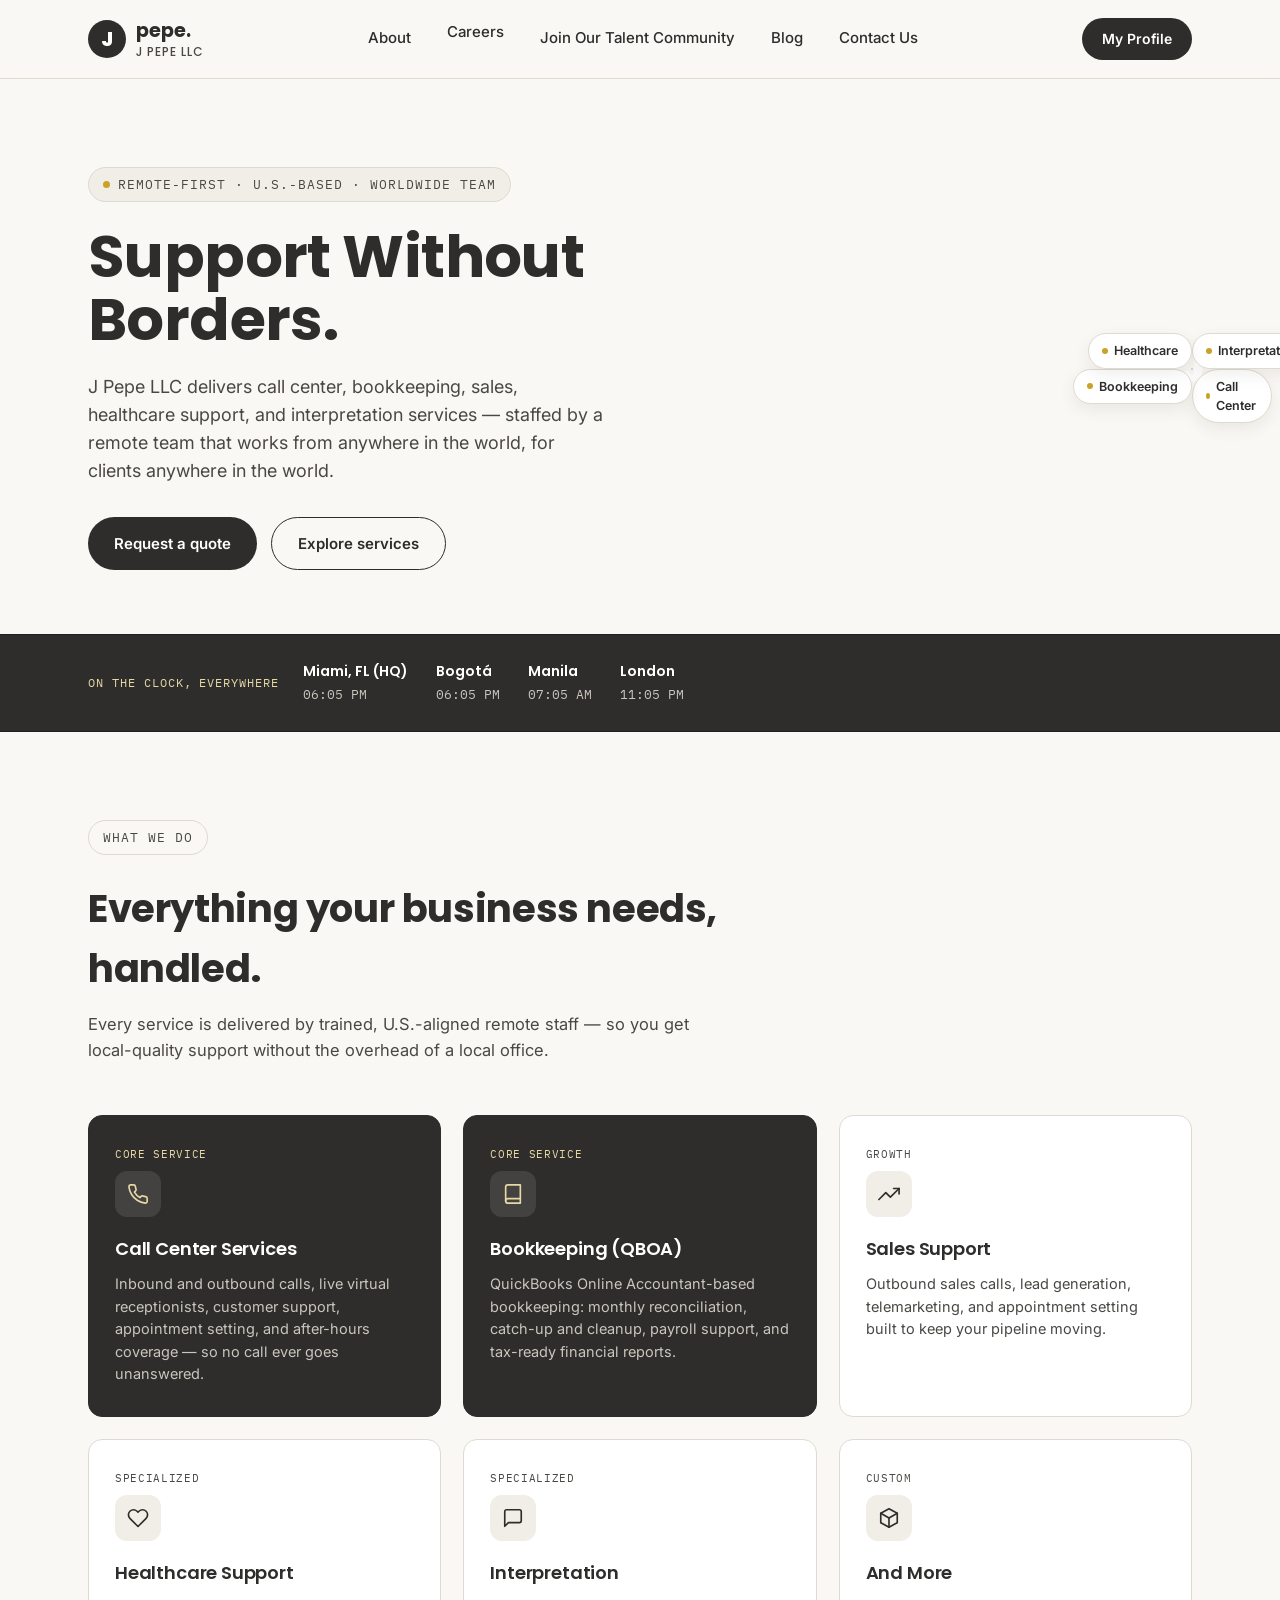
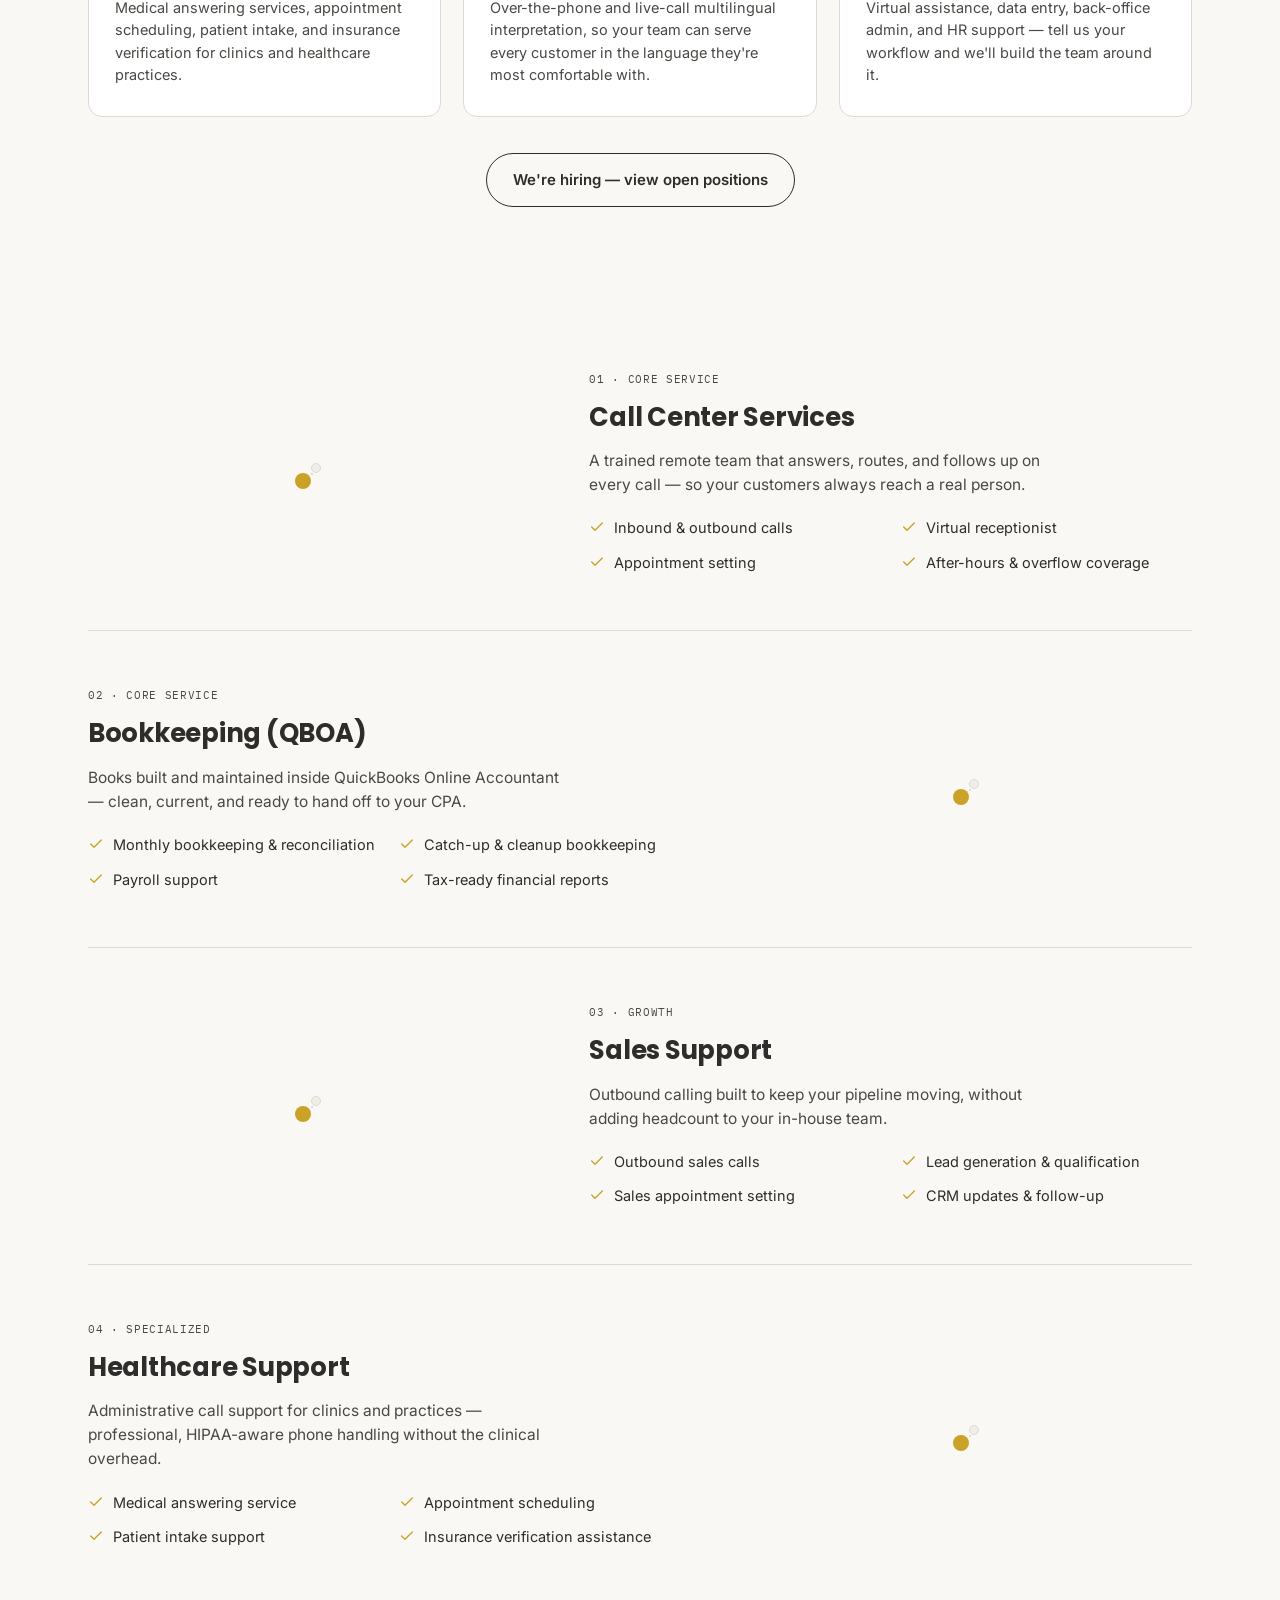
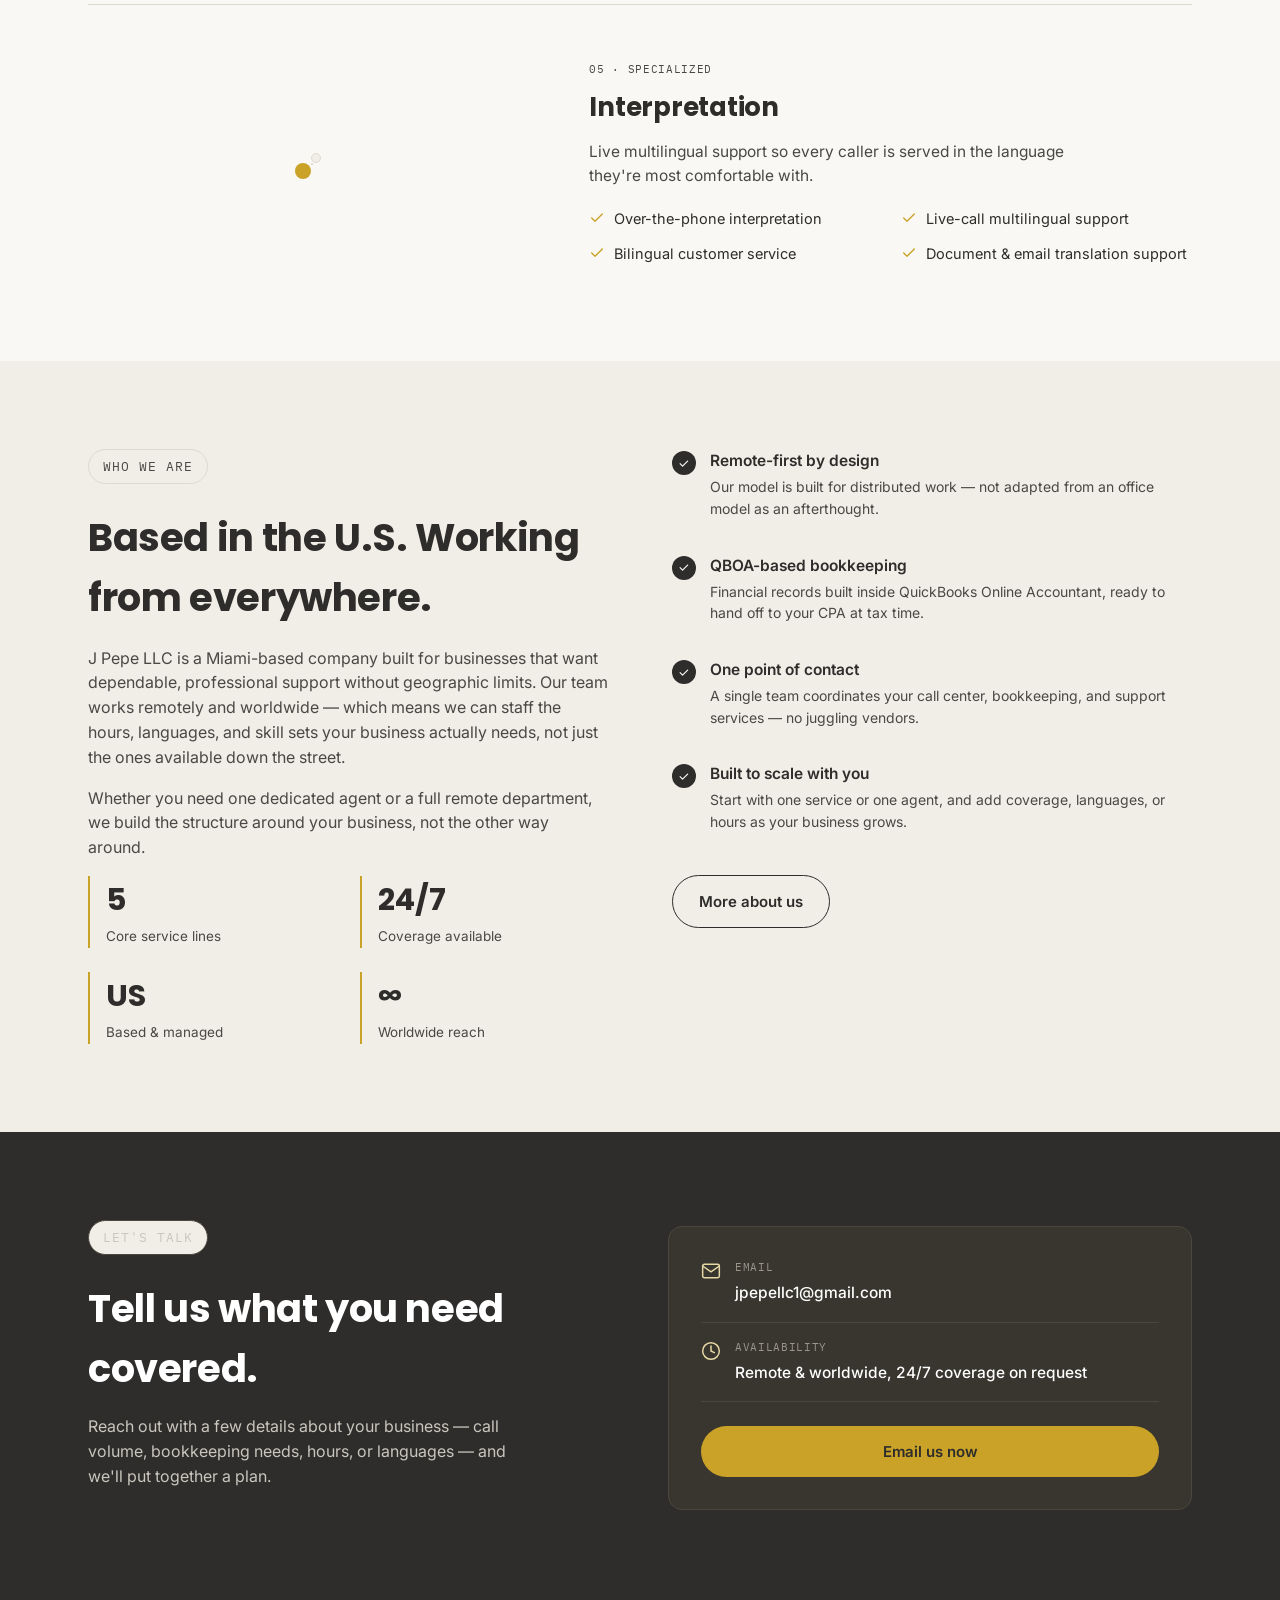
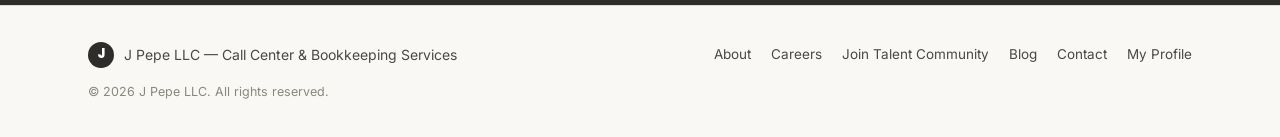
==== index.html @ eff7dae2 "Add files via upload" ====
<!DOCTYPE html>
<html lang="en">
<head>
<meta charset="UTF-8">
<meta name="viewport" content="width=device-width, initial-scale=1.0">
<title>J Pepe LLC — Support Without Borders</title>
<link rel="preconnect" href="https://fonts.googleapis.com">
<link href="https://fonts.googleapis.com/css2?family=Poppins:wght@500;600;700;800&family=Inter:wght@400;500;600&family=IBM+Plex+Mono:wght@400;500&display=swap" rel="stylesheet">
<link rel="stylesheet" href="styles.css">
</head>
<body>

<header>
  <div class="nav">
    <a class="brand" href="index.html">
      <div class="brand-mark">J</div>
      <div class="brand-name">pepe.<span>J PEPE LLC</span></div>
    </a>
    <nav class="links">
      <a href="about.html">About</a>
      <div class="nav-item">
        <a href="careers.html">Careers</a>
        <div class="nav-dropdown">
          <a href="careers.html#call-center">Call Center Jobs</a>
          <a href="careers.html#bookkeeping">Bookkeeping Jobs</a>
          <a href="careers.html#sales">Sales Jobs</a>
          <a href="careers.html#healthcare">Healthcare Support Jobs</a>
          <a href="careers.html#interpretation">Interpretation Jobs</a>
        </div>
      </div>
      <a href="join-talent-community.html">Join Our Talent Community</a>
      <a href="blog.html">Blog</a>
      <a href="contact.html">Contact Us</a>
    </nav>
    <a class="nav-cta" href="my-profile.html">My Profile</a>
  </div>
</header>

<section class="hero">
  <div class="wrap">
    <div>
      <div class="eyebrow"><span class="dot"></span> Remote-first &middot; U.S.-based &middot; Worldwide team</div>
      <h1>Support Without Borders.</h1>
      <p class="lede">J Pepe LLC delivers call center, bookkeeping, sales, healthcare support, and interpretation services — staffed by a remote team that works from anywhere in the world, for clients anywhere in the world.</p>
      <div class="cta-row">
        <a class="btn btn-primary" href="mailto:jpepellc1@gmail.com">Request a quote</a>
        <a class="btn btn-ghost" href="#services">Explore services</a>
      </div>
    </div>
    <div class="hero-visual">
      <div class="orbit-ring r1"></div>
      <div class="orbit-ring r2"></div>
      <div class="hero-core"><span>J</span></div>
      <div class="orbit-chip oc1"><span class="dot"></span>Call Center</div>
      <div class="orbit-chip oc2"><span class="dot"></span>Bookkeeping</div>
      <div class="orbit-chip oc3"><span class="dot"></span>Interpretation</div>
      <div class="orbit-chip oc4"><span class="dot"></span>Healthcare</div>
    </div>
  </div>
</section>

<div class="tz-band" id="reach">
  <div class="wrap">
    <span class="tz-label">On the clock, everywhere</span>
    <div class="tz-list" id="tz-list">
      <div class="tz-item"><span class="tz-city">Miami, FL (HQ)</span><span class="tz-time mono" data-tz="America/New_York">--:--</span></div>
      <div class="tz-item"><span class="tz-city">Bogot&aacute;</span><span class="tz-time mono" data-tz="America/Bogota">--:--</span></div>
      <div class="tz-item"><span class="tz-city">Manila</span><span class="tz-time mono" data-tz="Asia/Manila">--:--</span></div>
      <div class="tz-item"><span class="tz-city">London</span><span class="tz-time mono" data-tz="Europe/London">--:--</span></div>
    </div>
  </div>
</div>

<section id="services">
  <div class="wrap">
    <div class="section-head">
      <div class="eyebrow">What we do</div>
      <h2>Everything your business needs, handled.</h2>
      <p>Every service is delivered by trained, U.S.-aligned remote staff — so you get local-quality support without the overhead of a local office.</p>
    </div>
    <div class="services-grid">

      <div class="service-card featured">
        <span class="tag">Core service</span>
        <div class="service-icon"><svg viewBox="0 0 24 24" fill="none" stroke-width="1.8" stroke-linecap="round" stroke-linejoin="round"><path d="M22 16.92v3a2 2 0 0 1-2.18 2 19.79 19.79 0 0 1-8.63-3.07 19.5 19.5 0 0 1-6-6 19.79 19.79 0 0 1-3.07-8.67A2 2 0 0 1 4.11 2h3a2 2 0 0 1 2 1.72c.127.96.361 1.903.7 2.81a2 2 0 0 1-.45 2.11L8.09 9.91a16 16 0 0 0 6 6l1.27-1.27a2 2 0 0 1 2.11-.45c.907.339 1.85.573 2.81.7A2 2 0 0 1 22 16.92z"/></svg></div>
        <h3>Call Center Services</h3>
        <p>Inbound and outbound calls, live virtual receptionists, customer support, appointment setting, and after-hours coverage — so no call ever goes unanswered.</p>
      </div>

      <div class="service-card featured">
        <span class="tag">Core service</span>
        <div class="service-icon"><svg viewBox="0 0 24 24" fill="none" stroke-width="1.8" stroke-linecap="round" stroke-linejoin="round"><path d="M4 19.5A2.5 2.5 0 0 1 6.5 17H20"/><path d="M6.5 2H20v20H6.5A2.5 2.5 0 0 1 4 19.5v-15A2.5 2.5 0 0 1 6.5 2z"/></svg></div>
        <h3>Bookkeeping (QBOA)</h3>
        <p>QuickBooks Online Accountant-based bookkeeping: monthly reconciliation, catch-up and cleanup, payroll support, and tax-ready financial reports.</p>
      </div>

      <div class="service-card">
        <span class="tag">Growth</span>
        <div class="service-icon"><svg viewBox="0 0 24 24" fill="none" stroke-width="1.8" stroke-linecap="round" stroke-linejoin="round"><path d="M23 6l-9.5 9.5-5-5L1 18"/><path d="M17 6h6v6"/></svg></div>
        <h3>Sales Support</h3>
        <p>Outbound sales calls, lead generation, telemarketing, and appointment setting built to keep your pipeline moving.</p>
      </div>

      <div class="service-card">
        <span class="tag">Specialized</span>
        <div class="service-icon"><svg viewBox="0 0 24 24" fill="none" stroke-width="1.8" stroke-linecap="round" stroke-linejoin="round"><path d="M20.84 4.61a5.5 5.5 0 0 0-7.78 0L12 5.67l-1.06-1.06a5.5 5.5 0 0 0-7.78 7.78l1.06 1.06L12 21.23l7.78-7.78 1.06-1.06a5.5 5.5 0 0 0 0-7.78z"/></svg></div>
        <h3>Healthcare Support</h3>
        <p>Medical answering services, appointment scheduling, patient intake, and insurance verification for clinics and healthcare practices.</p>
      </div>

      <div class="service-card">
        <span class="tag">Specialized</span>
        <div class="service-icon"><svg viewBox="0 0 24 24" fill="none" stroke-width="1.8" stroke-linecap="round" stroke-linejoin="round"><path d="M21 15a2 2 0 0 1-2 2H7l-4 4V5a2 2 0 0 1 2-2h14a2 2 0 0 1 2 2z"/></svg></div>
        <h3>Interpretation</h3>
        <p>Over-the-phone and live-call multilingual interpretation, so your team can serve every customer in the language they're most comfortable with.</p>
      </div>

      <div class="service-card">
        <span class="tag">Custom</span>
        <div class="service-icon"><svg viewBox="0 0 24 24" fill="none" stroke-width="1.8" stroke-linecap="round" stroke-linejoin="round"><path d="M12 2l9 4.9v10.2L12 22l-9-4.9V6.9z"/><path d="M12 22V12"/><path d="M21 6.9L12 12 3 6.9"/></svg></div>
        <h3>And More</h3>
        <p>Virtual assistance, data entry, back-office admin, and HR support — tell us your workflow and we'll build the team around it.</p>
      </div>

    </div>
    <div style="text-align:center;margin-top:36px;">
      <a class="btn btn-ghost" href="careers.html">We're hiring — view open positions</a>
    </div>
  </div>
</section>

<section class="sd-section">
  <div class="wrap">

    <div class="sd-row">
      <div class="sd-visual">
        <div class="sd-orbit"></div>
        <div class="sd-ring photo">
          <img src="https://images.pexels.com/photos/8204396/pexels-photo-8204396.jpeg?auto=compress&cs=tinysrgb&h=627&fit=crop&w=1200" alt="Call center agent wearing a headset, smiling at her desk" loading="lazy">
        </div>
        <div class="sd-dot d1"></div>
        <div class="sd-dot d2"></div>
      </div>
      <div class="sd-content">
        <span class="tag">01 &middot; Core service</span>
        <h3>Call Center Services</h3>
        <p>A trained remote team that answers, routes, and follows up on every call — so your customers always reach a real person.</p>
        <ul class="sd-bullets">
          <li><svg viewBox="0 0 24 24" fill="none" stroke-width="2" stroke-linecap="round" stroke-linejoin="round"><polyline points="20 6 9 17 4 12"/></svg>Inbound &amp; outbound calls</li>
          <li><svg viewBox="0 0 24 24" fill="none" stroke-width="2" stroke-linecap="round" stroke-linejoin="round"><polyline points="20 6 9 17 4 12"/></svg>Virtual receptionist</li>
          <li><svg viewBox="0 0 24 24" fill="none" stroke-width="2" stroke-linecap="round" stroke-linejoin="round"><polyline points="20 6 9 17 4 12"/></svg>Appointment setting</li>
          <li><svg viewBox="0 0 24 24" fill="none" stroke-width="2" stroke-linecap="round" stroke-linejoin="round"><polyline points="20 6 9 17 4 12"/></svg>After-hours &amp; overflow coverage</li>
        </ul>
      </div>
    </div>

    <div class="sd-row reverse">
      <div class="sd-visual">
        <div class="sd-orbit"></div>
        <div class="sd-ring photo">
          <img src="https://images.pexels.com/photos/16098005/pexels-photo-16098005.jpeg?auto=compress&cs=tinysrgb&h=627&fit=crop&w=1200" alt="Calculator and laptop on a desk, representing bookkeeping and accounting work" loading="lazy">
        </div>
        <div class="sd-dot d1"></div>
        <div class="sd-dot d2"></div>
      </div>
      <div class="sd-content">
        <span class="tag">02 &middot; Core service</span>
        <h3>Bookkeeping (QBOA)</h3>
        <p>Books built and maintained inside QuickBooks Online Accountant — clean, current, and ready to hand off to your CPA.</p>
        <ul class="sd-bullets">
          <li><svg viewBox="0 0 24 24" fill="none" stroke-width="2" stroke-linecap="round" stroke-linejoin="round"><polyline points="20 6 9 17 4 12"/></svg>Monthly bookkeeping &amp; reconciliation</li>
          <li><svg viewBox="0 0 24 24" fill="none" stroke-width="2" stroke-linecap="round" stroke-linejoin="round"><polyline points="20 6 9 17 4 12"/></svg>Catch-up &amp; cleanup bookkeeping</li>
          <li><svg viewBox="0 0 24 24" fill="none" stroke-width="2" stroke-linecap="round" stroke-linejoin="round"><polyline points="20 6 9 17 4 12"/></svg>Payroll support</li>
          <li><svg viewBox="0 0 24 24" fill="none" stroke-width="2" stroke-linecap="round" stroke-linejoin="round"><polyline points="20 6 9 17 4 12"/></svg>Tax-ready financial reports</li>
        </ul>
      </div>
    </div>

    <div class="sd-row">
      <div class="sd-visual">
        <div class="sd-orbit"></div>
        <div class="sd-ring">
          <svg viewBox="0 0 24 24" fill="none" stroke-width="1.6" stroke-linecap="round" stroke-linejoin="round"><path d="M23 6l-9.5 9.5-5-5L1 18"/><path d="M17 6h6v6"/></svg>
        </div>
        <div class="sd-dot d1"></div>
        <div class="sd-dot d2"></div>
      </div>
      <div class="sd-content">
        <span class="tag">03 &middot; Growth</span>
        <h3>Sales Support</h3>
        <p>Outbound calling built to keep your pipeline moving, without adding headcount to your in-house team.</p>
        <ul class="sd-bullets">
          <li><svg viewBox="0 0 24 24" fill="none" stroke-width="2" stroke-linecap="round" stroke-linejoin="round"><polyline points="20 6 9 17 4 12"/></svg>Outbound sales calls</li>
          <li><svg viewBox="0 0 24 24" fill="none" stroke-width="2" stroke-linecap="round" stroke-linejoin="round"><polyline points="20 6 9 17 4 12"/></svg>Lead generation &amp; qualification</li>
          <li><svg viewBox="0 0 24 24" fill="none" stroke-width="2" stroke-linecap="round" stroke-linejoin="round"><polyline points="20 6 9 17 4 12"/></svg>Sales appointment setting</li>
          <li><svg viewBox="0 0 24 24" fill="none" stroke-width="2" stroke-linecap="round" stroke-linejoin="round"><polyline points="20 6 9 17 4 12"/></svg>CRM updates &amp; follow-up</li>
        </ul>
      </div>
    </div>

    <div class="sd-row reverse">
      <div class="sd-visual">
        <div class="sd-orbit"></div>
        <div class="sd-ring">
          <svg viewBox="0 0 24 24" fill="none" stroke-width="1.6" stroke-linecap="round" stroke-linejoin="round"><path d="M20.84 4.61a5.5 5.5 0 0 0-7.78 0L12 5.67l-1.06-1.06a5.5 5.5 0 0 0-7.78 7.78l1.06 1.06L12 21.23l7.78-7.78 1.06-1.06a5.5 5.5 0 0 0 0-7.78z"/></svg>
        </div>
        <div class="sd-dot d1"></div>
        <div class="sd-dot d2"></div>
      </div>
      <div class="sd-content">
        <span class="tag">04 &middot; Specialized</span>
        <h3>Healthcare Support</h3>
        <p>Administrative call support for clinics and practices — professional, HIPAA-aware phone handling without the clinical overhead.</p>
        <ul class="sd-bullets">
          <li><svg viewBox="0 0 24 24" fill="none" stroke-width="2" stroke-linecap="round" stroke-linejoin="round"><polyline points="20 6 9 17 4 12"/></svg>Medical answering service</li>
          <li><svg viewBox="0 0 24 24" fill="none" stroke-width="2" stroke-linecap="round" stroke-linejoin="round"><polyline points="20 6 9 17 4 12"/></svg>Appointment scheduling</li>
          <li><svg viewBox="0 0 24 24" fill="none" stroke-width="2" stroke-linecap="round" stroke-linejoin="round"><polyline points="20 6 9 17 4 12"/></svg>Patient intake support</li>
          <li><svg viewBox="0 0 24 24" fill="none" stroke-width="2" stroke-linecap="round" stroke-linejoin="round"><polyline points="20 6 9 17 4 12"/></svg>Insurance verification assistance</li>
        </ul>
      </div>
    </div>

    <div class="sd-row">
      <div class="sd-visual">
        <div class="sd-orbit"></div>
        <div class="sd-ring">
          <svg viewBox="0 0 24 24" fill="none" stroke-width="1.6" stroke-linecap="round" stroke-linejoin="round"><circle cx="12" cy="12" r="10"/><line x1="2" y1="12" x2="22" y2="12"/><path d="M12 2a15.3 15.3 0 0 1 4 10 15.3 15.3 0 0 1-4 10 15.3 15.3 0 0 1-4-10 15.3 15.3 0 0 1 4-10z"/></svg>
        </div>
        <div class="sd-dot d1"></div>
        <div class="sd-dot d2"></div>
      </div>
      <div class="sd-content">
        <span class="tag">05 &middot; Specialized</span>
        <h3>Interpretation</h3>
        <p>Live multilingual support so every caller is served in the language they're most comfortable with.</p>
        <ul class="sd-bullets">
          <li><svg viewBox="0 0 24 24" fill="none" stroke-width="2" stroke-linecap="round" stroke-linejoin="round"><polyline points="20 6 9 17 4 12"/></svg>Over-the-phone interpretation</li>
          <li><svg viewBox="0 0 24 24" fill="none" stroke-width="2" stroke-linecap="round" stroke-linejoin="round"><polyline points="20 6 9 17 4 12"/></svg>Live-call multilingual support</li>
          <li><svg viewBox="0 0 24 24" fill="none" stroke-width="2" stroke-linecap="round" stroke-linejoin="round"><polyline points="20 6 9 17 4 12"/></svg>Bilingual customer service</li>
          <li><svg viewBox="0 0 24 24" fill="none" stroke-width="2" stroke-linecap="round" stroke-linejoin="round"><polyline points="20 6 9 17 4 12"/></svg>Document &amp; email translation support</li>
        </ul>
      </div>
    </div>

  </div>
</section>

<section class="about" id="about">
  <div class="wrap">
    <div>
      <div class="eyebrow">Who we are</div>
      <h2>Based in the U.S. Working from everywhere.</h2>
      <p>J Pepe LLC is a Miami-based company built for businesses that want dependable, professional support without geographic limits. Our team works remotely and worldwide — which means we can staff the hours, languages, and skill sets your business actually needs, not just the ones available down the street.</p>
      <p>Whether you need one dedicated agent or a full remote department, we build the structure around your business, not the other way around.</p>
      <div class="stat-grid">
        <div class="stat"><b>5</b><span>Core service lines</span></div>
        <div class="stat"><b>24/7</b><span>Coverage available</span></div>
        <div class="stat"><b>US</b><span>Based &amp; managed</span></div>
        <div class="stat"><b>&#8734;</b><span>Worldwide reach</span></div>
      </div>
    </div>
    <div class="why-list">
      <div class="why-item">
        <div class="why-check">&#10003;</div>
        <div><h4>Remote-first by design</h4><p>Our model is built for distributed work — not adapted from an office model as an afterthought.</p></div>
      </div>
      <div class="why-item">
        <div class="why-check">&#10003;</div>
        <div><h4>QBOA-based bookkeeping</h4><p>Financial records built inside QuickBooks Online Accountant, ready to hand off to your CPA at tax time.</p></div>
      </div>
      <div class="why-item">
        <div class="why-check">&#10003;</div>
        <div><h4>One point of contact</h4><p>A single team coordinates your call center, bookkeeping, and support services — no juggling vendors.</p></div>
      </div>
      <div class="why-item">
        <div class="why-check">&#10003;</div>
        <div><h4>Built to scale with you</h4><p>Start with one service or one agent, and add coverage, languages, or hours as your business grows.</p></div>
      </div>
      <a class="btn btn-ghost" href="about.html" style="margin-top:8px;align-self:flex-start;">More about us</a>
    </div>
  </div>
</section>

<section class="contact" id="contact">
  <div class="wrap">
    <div>
      <div class="eyebrow" style="border-color:#4a473d;color:#C9C6BE;">Let's talk</div>
      <h2>Tell us what you need covered.</h2>
      <p>Reach out with a few details about your business — call volume, bookkeeping needs, hours, or languages — and we'll put together a plan.</p>
    </div>
    <div class="contact-card">
      <div class="contact-row">
        <svg viewBox="0 0 24 24" fill="none" stroke-width="1.8" stroke-linecap="round" stroke-linejoin="round"><path d="M4 4h16v16H4z" opacity="0"/><path d="M22 6l-10 7L2 6"/><rect x="2" y="4" width="20" height="16" rx="2"/></svg>
        <div><span class="label">Email</span><span class="value">jpepellc1@gmail.com</span></div>
      </div>
      <div class="contact-row">
        <svg viewBox="0 0 24 24" fill="none" stroke-width="1.8" stroke-linecap="round" stroke-linejoin="round"><circle cx="12" cy="12" r="10"/><path d="M12 6v6l4 2"/></svg>
        <div><span class="label">Availability</span><span class="value">Remote &amp; worldwide, 24/7 coverage on request</span></div>
      </div>
      <a class="btn btn-primary" href="mailto:jpepellc1@gmail.com?subject=Service%20Inquiry%20-%20J%20Pepe%20LLC">Email us now</a>
    </div>
  </div>
</section>

<footer>
  <div class="wrap footer-grid">
    <div class="footer-brand">
      <div class="brand-mark">J</div>
      J Pepe LLC — Call Center &amp; Bookkeeping Services
    </div>
    <nav class="footer-links">
      <a href="about.html">About</a>
      <a href="careers.html">Careers</a>
      <a href="join-talent-community.html">Join Talent Community</a>
      <a href="blog.html">Blog</a>
      <a href="contact.html">Contact</a>
      <a href="my-profile.html">My Profile</a>
    </nav>
    <div class="fine">&copy; <span id="year"></span> J Pepe LLC. All rights reserved.</div>
  </div>
</footer>

<script>
  document.getElementById('year').textContent = new Date().getFullYear();

  function updateClocks(){
    document.querySelectorAll('.tz-time').forEach(function(el){
      var tz = el.getAttribute('data-tz');
      try{
        var fmt = new Intl.DateTimeFormat('en-US', {hour:'2-digit', minute:'2-digit', hour12:true, timeZone: tz});
        el.textContent = fmt.format(new Date());
      }catch(e){ el.textContent = '--:--'; }
    });
  }
  updateClocks();
  setInterval(updateClocks, 30000);
</script>

</body>
</html>
---- styles.css ----
:root{
    --charcoal:#2E2D2B;
    --charcoal-soft:#4A4844;
    --cream:#FAF8F4;
    --card:#F1EEE7;
    --gold:#C9A227;
    --gold-dim:#E7D9A6;
    --line:#DEDAD0;
    --radius:14px;
  }
  *{margin:0;padding:0;box-sizing:border-box;}
  html{scroll-behavior:smooth;}
  body{
    font-family:'Inter',sans-serif;
    background:var(--cream);
    color:var(--charcoal);
    line-height:1.55;
    -webkit-font-smoothing:antialiased;
  }
  h1,h2,h3,.display{
    font-family:'Poppins',sans-serif;
    letter-spacing:-0.01em;
  }
  .mono{font-family:'IBM Plex Mono',monospace;}
  a{color:inherit;text-decoration:none;}
  img{max-width:100%;display:block;}
  .wrap{max-width:1160px;margin:0 auto;padding:0 28px;}

  /* focus visibility */
  a:focus-visible, button:focus-visible{outline:3px solid var(--gold);outline-offset:3px;}

  @media (prefers-reduced-motion: reduce){
    *{animation:none !important; transition:none !important;}
  }

  /* Header */
  header{
    position:sticky;top:0;z-index:50;
    background:rgba(250,248,244,0.92);
    backdrop-filter:blur(8px);
    border-bottom:1px solid var(--line);
  }
  .nav{
    display:flex;align-items:center;justify-content:space-between;
    padding:16px 28px;max-width:1160px;margin:0 auto;
  }
  .brand{display:flex;align-items:center;gap:10px;}
  .brand-mark{
    width:38px;height:38px;border-radius:50%;
    background:var(--charcoal);
    display:flex;align-items:center;justify-content:center;
    color:#fff;font-family:'Poppins',sans-serif;font-weight:800;font-size:20px;
    flex-shrink:0;
  }
  .brand-name{font-family:'Poppins',sans-serif;font-weight:700;font-size:19px;}
  .brand-name span{font-weight:500;color:var(--charcoal-soft);font-size:12px;letter-spacing:0.08em;display:block;margin-top:-2px;}
  nav.links{display:flex;gap:32px;font-size:15px;font-weight:500;}
  nav.links a{padding:6px 2px;border-bottom:2px solid transparent;transition:border-color .2s;}
  nav.links a:hover{border-color:var(--gold);}
  .nav-cta{
    background:var(--charcoal);color:#fff;padding:10px 20px;border-radius:100px;
    font-size:14px;font-weight:600;white-space:nowrap;
  }
  .nav-cta:hover{background:var(--gold);color:var(--charcoal);}
  .mobile-toggle{display:none;}

  /* Hero */
  .hero{padding:88px 0 64px;position:relative;overflow:hidden;}
  .hero .wrap{display:grid;grid-template-columns:1.15fr 0.85fr;gap:56px;align-items:center;}
  .eyebrow{
    display:inline-flex;align-items:center;gap:8px;
    font-family:'IBM Plex Mono',monospace;font-size:12.5px;letter-spacing:0.08em;text-transform:uppercase;
    color:var(--charcoal-soft);background:var(--card);border:1px solid var(--line);
    padding:7px 14px;border-radius:100px;margin-bottom:24px;
  }
  .eyebrow .dot{width:7px;height:7px;border-radius:50%;background:var(--gold);animation:pulse 2s infinite;}
  @keyframes pulse{0%,100%{opacity:1;}50%{opacity:.35;}}
  .hero h1{
    font-size:clamp(2.4rem, 4.6vw, 3.9rem);
    font-weight:700;line-height:1.06;margin-bottom:22px;
  }
  .hero h1 em{font-style:normal;color:var(--gold);}
  .hero p.lede{font-size:18px;color:var(--charcoal-soft);max-width:520px;margin-bottom:32px;}
  .cta-row{display:flex;gap:14px;flex-wrap:wrap;}
  .btn{
    display:inline-flex;align-items:center;gap:8px;
    padding:14px 26px;border-radius:100px;font-weight:600;font-size:15px;
    transition:transform .15s ease, background .2s ease;
  }
  .btn-primary{background:var(--charcoal);color:#fff;}
  .btn-primary:hover{background:var(--gold);color:var(--charcoal);transform:translateY(-2px);}
  .btn-ghost{border:1.5px solid var(--charcoal);color:var(--charcoal);}
  .btn-ghost:hover{background:var(--charcoal);color:#fff;transform:translateY(-2px);}

  /* Hero visual: globe/orbit */
  .hero-visual{position:relative;aspect-ratio:1/1;max-width:400px;justify-self:end;}
  .orbit-ring{
    position:absolute;border:1px solid var(--line);border-radius:50%;
    top:50%;left:50%;transform:translate(-50%,-50%);
  }
  .orbit-ring.r1{width:100%;height:100%;}
  .orbit-ring.r2{width:72%;height:72%;border-style:dashed;}
  .hero-core{
    position:absolute;top:50%;left:50%;transform:translate(-50%,-50%);
    width:44%;height:44%;border-radius:50%;background:var(--charcoal);
    display:flex;align-items:center;justify-content:center;
    box-shadow:0 20px 50px -10px rgba(46,45,43,0.35);
  }
  .hero-core span{color:#fff;font-family:'Poppins',sans-serif;font-weight:800;font-size:15%;font-size:2.6rem;}
  .orbit-chip{
    position:absolute;background:#fff;border:1px solid var(--line);border-radius:100px;
    padding:7px 13px;font-size:12.5px;font-weight:600;box-shadow:0 6px 16px rgba(46,45,43,0.08);
    display:flex;align-items:center;gap:6px;animation:float 6s ease-in-out infinite;
  }
  .orbit-chip .dot{width:6px;height:6px;border-radius:50%;background:var(--gold);}
  .oc1{top:4%;left:6%;animation-delay:0s;}
  .oc2{top:12%;right:0%;animation-delay:1.5s;}
  .oc3{bottom:8%;left:0%;animation-delay:3s;}
  .oc4{bottom:0%;right:10%;animation-delay:4.5s;}
  @keyframes float{0%,100%{transform:translateY(0);}50%{transform:translateY(-8px);}}

  /* Timezone ticker (signature element) */
  .tz-band{
    background:var(--charcoal);color:#fff;padding:26px 0;
    border-top:1px solid #201f1d;border-bottom:1px solid #201f1d;
  }
  .tz-band .wrap{display:flex;flex-wrap:wrap;gap:0;justify-content:space-between;align-items:center;}
  .tz-label{
    font-family:'IBM Plex Mono',monospace;font-size:12px;letter-spacing:0.08em;text-transform:uppercase;
    color:var(--gold-dim);margin-right:24px;
  }
  .tz-list{display:flex;flex-wrap:wrap;gap:28px;flex:1;}
  .tz-item{display:flex;flex-direction:column;gap:2px;}
  .tz-city{font-family:'Poppins',sans-serif;font-weight:600;font-size:14px;}
  .tz-time{font-family:'IBM Plex Mono',monospace;font-size:13px;color:#C9C6BE;}

  /* Section shared */
  section{padding:88px 0;}
  .section-head{max-width:640px;margin-bottom:52px;}
  .section-head .eyebrow{background:transparent;border-color:var(--line);}
  .section-head h2{font-size:clamp(1.8rem,3vw,2.5rem);font-weight:700;margin-bottom:14px;}
  .section-head p{color:var(--charcoal-soft);font-size:16.5px;}

  /* Services grid */
  .services-grid{display:grid;grid-template-columns:repeat(3,1fr);gap:22px;}
  .service-card{
    background:#fff;border:1px solid var(--line);border-radius:var(--radius);
    padding:30px 26px;transition:transform .2s ease, box-shadow .2s ease, border-color .2s ease;
  }
  .service-card:hover{transform:translateY(-4px);box-shadow:0 18px 40px -14px rgba(46,45,43,0.18);border-color:var(--gold);}
  .service-icon{
    width:46px;height:46px;border-radius:12px;background:var(--card);
    display:flex;align-items:center;justify-content:center;margin-bottom:18px;
  }
  .service-icon svg{width:22px;height:22px;stroke:var(--charcoal);}
  .service-card h3{font-size:18px;font-weight:600;margin-bottom:10px;}
  .service-card p{color:var(--charcoal-soft);font-size:14.5px;}
  .service-card.featured{background:var(--charcoal);color:#fff;border-color:var(--charcoal);}
  .service-card.featured .service-icon{background:rgba(255,255,255,0.1);}
  .service-card.featured .service-icon svg{stroke:var(--gold-dim);}
  .service-card.featured h3{color:#fff;}
  .service-card.featured p{color:#C9C6BE;}
  .service-card.featured .tag{color:var(--gold-dim);}
  .tag{
    font-family:'IBM Plex Mono',monospace;font-size:11px;letter-spacing:0.06em;text-transform:uppercase;
    color:var(--charcoal-soft);display:block;margin-bottom:8px;
  }

  /* Service detail rows (illustrated) */
  .sd-section{padding:20px 0 40px;}
  .sd-row{
    display:grid;grid-template-columns:0.85fr 1.15fr;gap:56px;align-items:center;
    padding:56px 0;border-bottom:1px solid var(--line);
  }
  .sd-row:last-child{border-bottom:none;}
  .sd-row.reverse{grid-template-columns:1.15fr 0.85fr;}
  .sd-row.reverse .sd-visual{order:2;}
  .sd-row.reverse .sd-content{order:1;}
  .sd-visual{
    position:relative;aspect-ratio:1/1;max-width:320px;margin:0 auto;
  }
  .sd-ring{
    position:absolute;inset:0;border-radius:50%;
    background:linear-gradient(145deg, var(--charcoal), #4A4844);
    display:flex;align-items:center;justify-content:center;
    box-shadow:0 24px 50px -18px rgba(46,45,43,0.4);
  }
  .sd-ring svg{width:38%;height:38%;stroke:var(--gold-dim);}
  .sd-dot{position:absolute;border-radius:50%;background:var(--gold);}
  .sd-dot.d1{width:16px;height:16px;top:2%;right:12%;}
  .sd-dot.d2{width:10px;height:10px;bottom:8%;left:0%;background:var(--card);border:1px solid var(--line);}
  .sd-orbit{
    position:absolute;inset:-14%;border:1px dashed var(--line);border-radius:50%;
  }
  .sd-content .tag{margin-bottom:10px;}
  .sd-content h3{font-family:'Poppins',sans-serif;font-size:1.6rem;font-weight:700;margin-bottom:12px;}
  .sd-content > p{color:var(--charcoal-soft);font-size:15.5px;margin-bottom:20px;max-width:480px;}
  .sd-bullets{list-style:none;display:grid;grid-template-columns:1fr 1fr;gap:12px 20px;}
  .sd-bullets li{display:flex;gap:9px;align-items:flex-start;font-size:14.5px;color:var(--charcoal);}
  .sd-bullets li svg{width:16px;height:16px;stroke:var(--gold);flex-shrink:0;margin-top:2px;}

  @media (max-width:760px){
    .sd-row, .sd-row.reverse{grid-template-columns:1fr;gap:28px;}
    .sd-row.reverse .sd-visual, .sd-row.reverse .sd-content{order:initial;}
    .sd-bullets{grid-template-columns:1fr;}
  }

  .sd-ring.photo{background:none;overflow:hidden;padding:0;}
  .sd-ring.photo img{width:100%;height:100%;object-fit:cover;border-radius:50%;}

  /* About */
  .about{background:var(--card);}
  .about .wrap{display:grid;grid-template-columns:1fr 1fr;gap:64px;align-items:start;}
  .about h2{font-size:clamp(1.8rem,3vw,2.4rem);font-weight:700;margin-bottom:18px;}
  .about p{color:var(--charcoal-soft);font-size:16px;margin-bottom:16px;}
  .stat-grid{display:grid;grid-template-columns:1fr 1fr;gap:24px;margin-top:8px;}
  .stat{border-left:2px solid var(--gold);padding-left:16px;}
  .stat b{display:block;font-family:'Poppins',sans-serif;font-size:1.9rem;font-weight:700;}
  .stat span{color:var(--charcoal-soft);font-size:13.5px;}

  /* Why us list */
  .why-list{display:flex;flex-direction:column;gap:18px;}
  .why-item{display:flex;gap:14px;align-items:flex-start;}
  .why-check{
    width:24px;height:24px;border-radius:50%;background:var(--charcoal);color:#fff;
    display:flex;align-items:center;justify-content:center;flex-shrink:0;font-size:13px;margin-top:2px;
  }
  .why-item h4{font-size:15.5px;font-weight:600;margin-bottom:3px;}
  .why-item p{color:var(--charcoal-soft);font-size:14px;}

  /* Contact */
  .contact{background:var(--charcoal);color:#fff;}
  .contact .wrap{display:grid;grid-template-columns:1fr 1fr;gap:56px;align-items:center;}
  .contact h2{font-size:clamp(1.8rem,3vw,2.4rem);font-weight:700;margin-bottom:16px;}
  .contact p{color:#C9C6BE;font-size:16px;margin-bottom:28px;max-width:440px;}
  .contact-card{
    background:#38362F;border:1px solid #4a473d;border-radius:var(--radius);padding:32px;
  }
  .contact-row{display:flex;gap:14px;align-items:flex-start;padding:16px 0;border-bottom:1px solid #4a473d;}
  .contact-row:last-child{border-bottom:none;padding-bottom:0;}
  .contact-row:first-child{padding-top:0;}
  .contact-row svg{width:20px;height:20px;stroke:var(--gold-dim);flex-shrink:0;margin-top:2px;}
  .contact-row .label{font-family:'IBM Plex Mono',monospace;font-size:11px;letter-spacing:0.06em;text-transform:uppercase;color:#9A968A;display:block;margin-bottom:4px;}
  .contact-row .value{font-size:15.5px;font-weight:500;}
  .contact .btn-primary{background:var(--gold);color:var(--charcoal);margin-top:24px;width:100%;justify-content:center;}
  .contact .btn-primary:hover{background:#fff;}

  /* Footer */
  footer{padding:36px 0;border-top:1px solid var(--line);}
  footer .wrap{display:flex;justify-content:space-between;align-items:center;flex-wrap:wrap;gap:14px;}
  .footer-brand{display:flex;align-items:center;gap:10px;font-size:14px;color:var(--charcoal-soft);}
  .footer-brand .brand-mark{width:26px;height:26px;font-size:13px;}
  footer .fine{font-size:12.5px;color:#8A877E;}

  @media (max-width:900px){
    .hero .wrap{grid-template-columns:1fr;}
    .hero-visual{justify-self:center;margin-top:20px;max-width:280px;}
    .services-grid{grid-template-columns:1fr 1fr;}
    .about .wrap, .contact .wrap{grid-template-columns:1fr;}
    nav.links{display:none;}
  }
  @media (max-width:600px){
    .services-grid{grid-template-columns:1fr;}
    .stat-grid{grid-template-columns:1fr 1fr;}
    .tz-list{gap:18px;}
    .nav-cta{padding:9px 14px;font-size:13px;}
  }
/* ---- Shared multi-page additions ---- */

/* Nav dropdown */
.nav-item{position:relative;}
.nav-dropdown{
  display:none;position:absolute;top:calc(100% + 14px);left:50%;transform:translateX(-50%);
  background:#fff;border:1px solid var(--line);border-radius:12px;padding:10px;min-width:240px;
  box-shadow:0 20px 40px -12px rgba(46,45,43,0.2);
}
.nav-item:hover .nav-dropdown{display:block;}
.nav-dropdown a{display:block;padding:9px 12px;border-radius:8px;font-size:14.5px;font-weight:500;}
.nav-dropdown a:hover{background:var(--card);}

/* Page hero banner (photo background) */
.page-hero{
  position:relative;padding:120px 0 70px;color:#fff;overflow:hidden;
}
.page-hero .bg{
  position:absolute;inset:0;background-size:cover;background-position:center;
}
.page-hero .overlay{
  position:absolute;inset:0;background:linear-gradient(120deg, rgba(46,45,43,0.92), rgba(46,45,43,0.72));
}
.page-hero .wrap{position:relative;z-index:2;}
.page-hero .eyebrow{background:rgba(255,255,255,0.1);border-color:rgba(255,255,255,0.25);color:var(--gold-dim);}
.page-hero h1{font-size:clamp(2rem,4vw,3.2rem);font-weight:700;margin-bottom:16px;}
.page-hero p{font-size:17px;color:#DAD7CE;max-width:560px;}

/* Job listing cards */
.job-list{display:flex;flex-direction:column;gap:14px;}
.job-card{
  display:flex;justify-content:space-between;align-items:center;gap:20px;flex-wrap:wrap;
  background:#fff;border:1px solid var(--line);border-radius:var(--radius);padding:24px 28px;
  transition:border-color .2s ease, transform .2s ease;
}
.job-card:hover{border-color:var(--gold);transform:translateY(-2px);}
.job-card .job-title{font-family:'Poppins',sans-serif;font-weight:600;font-size:17px;margin-bottom:6px;}
.job-card .job-meta{display:flex;gap:14px;flex-wrap:wrap;font-size:13.5px;color:var(--charcoal-soft);}
.job-card .job-meta span{display:flex;align-items:center;gap:5px;}
.job-card .job-cat{
  font-family:'IBM Plex Mono',monospace;font-size:11px;letter-spacing:0.06em;text-transform:uppercase;
  color:var(--gold);background:var(--card);padding:4px 10px;border-radius:100px;margin-bottom:10px;display:inline-block;
}
.job-apply{
  background:var(--charcoal);color:#fff;padding:11px 22px;border-radius:100px;font-size:14px;font-weight:600;white-space:nowrap;
}
.job-apply:hover{background:var(--gold);color:var(--charcoal);}

/* Category grid (Join Our Talent Community) */
.cat-grid{display:grid;grid-template-columns:repeat(3,1fr);gap:20px;}
.cat-card{
  position:relative;border-radius:var(--radius);overflow:hidden;aspect-ratio:4/3;
  display:flex;align-items:flex-end;padding:22px;color:#fff;
}
.cat-card .cat-bg{position:absolute;inset:0;background-size:cover;background-position:center;transition:transform .4s ease;}
.cat-card:hover .cat-bg{transform:scale(1.06);}
.cat-card .cat-overlay{position:absolute;inset:0;background:linear-gradient(180deg, rgba(46,45,43,0.05), rgba(46,45,43,0.85));}
.cat-card .cat-label{position:relative;z-index:2;}
.cat-card .cat-label h4{font-family:'Poppins',sans-serif;font-weight:600;font-size:17px;margin-bottom:4px;}
.cat-card .cat-label span{font-size:12.5px;color:#D8D5CB;}

/* Blog cards */
.blog-grid{display:grid;grid-template-columns:repeat(3,1fr);gap:24px;}
.blog-card{border:1px solid var(--line);border-radius:var(--radius);overflow:hidden;background:#fff;transition:transform .2s ease, box-shadow .2s ease;}
.blog-card:hover{transform:translateY(-4px);box-shadow:0 18px 40px -14px rgba(46,45,43,0.18);}
.blog-card img{width:100%;aspect-ratio:16/10;object-fit:cover;}
.blog-card .blog-body{padding:22px;}
.blog-card .blog-date{font-family:'IBM Plex Mono',monospace;font-size:11.5px;color:var(--charcoal-soft);text-transform:uppercase;letter-spacing:0.05em;margin-bottom:10px;display:block;}
.blog-card h3{font-size:17px;font-weight:600;margin-bottom:8px;}
.blog-card p{font-size:14px;color:var(--charcoal-soft);}

/* Profile / login CTA card */
.profile-card{
  background:#fff;border:1px solid var(--line);border-radius:20px;padding:48px;text-align:center;max-width:560px;margin:0 auto;
}
.profile-card .profile-icon{
  width:64px;height:64px;border-radius:50%;background:var(--charcoal);display:flex;align-items:center;justify-content:center;margin:0 auto 22px;
}
.profile-card .profile-icon svg{width:28px;height:28px;stroke:var(--gold-dim);}
.profile-card h2{font-size:1.6rem;font-weight:700;margin-bottom:12px;}
.profile-card p{color:var(--charcoal-soft);font-size:15px;margin-bottom:28px;}
.profile-actions{display:flex;gap:12px;justify-content:center;flex-wrap:wrap;}
.profile-note{
  margin-top:28px;padding-top:24px;border-top:1px solid var(--line);font-size:13px;color:var(--charcoal-soft);
}

/* Page breadcrumb spacing under sticky header */
.page-content{padding:64px 0;}

@media (max-width:900px){
  .cat-grid, .blog-grid{grid-template-columns:1fr 1fr;}
}
@media (max-width:600px){
  .cat-grid, .blog-grid{grid-template-columns:1fr;}
  .job-card{flex-direction:column;align-items:flex-start;}
  .job-apply{width:100%;text-align:center;}
  .profile-card{padding:32px 22px;}
}

.footer-grid{display:flex;justify-content:space-between;align-items:center;flex-wrap:wrap;gap:16px;}
.footer-links{display:flex;gap:20px;flex-wrap:wrap;font-size:13.5px;}
.footer-links a{color:var(--charcoal-soft);}
.footer-links a:hover{color:var(--charcoal);}
@media (max-width:700px){
  .footer-grid{flex-direction:column;align-items:flex-start;}
}

.about-two-col{display:grid;grid-template-columns:1.2fr 0.8fr;gap:56px;align-items:start;}
@media (max-width:800px){ .about-two-col{grid-template-columns:1fr;} }
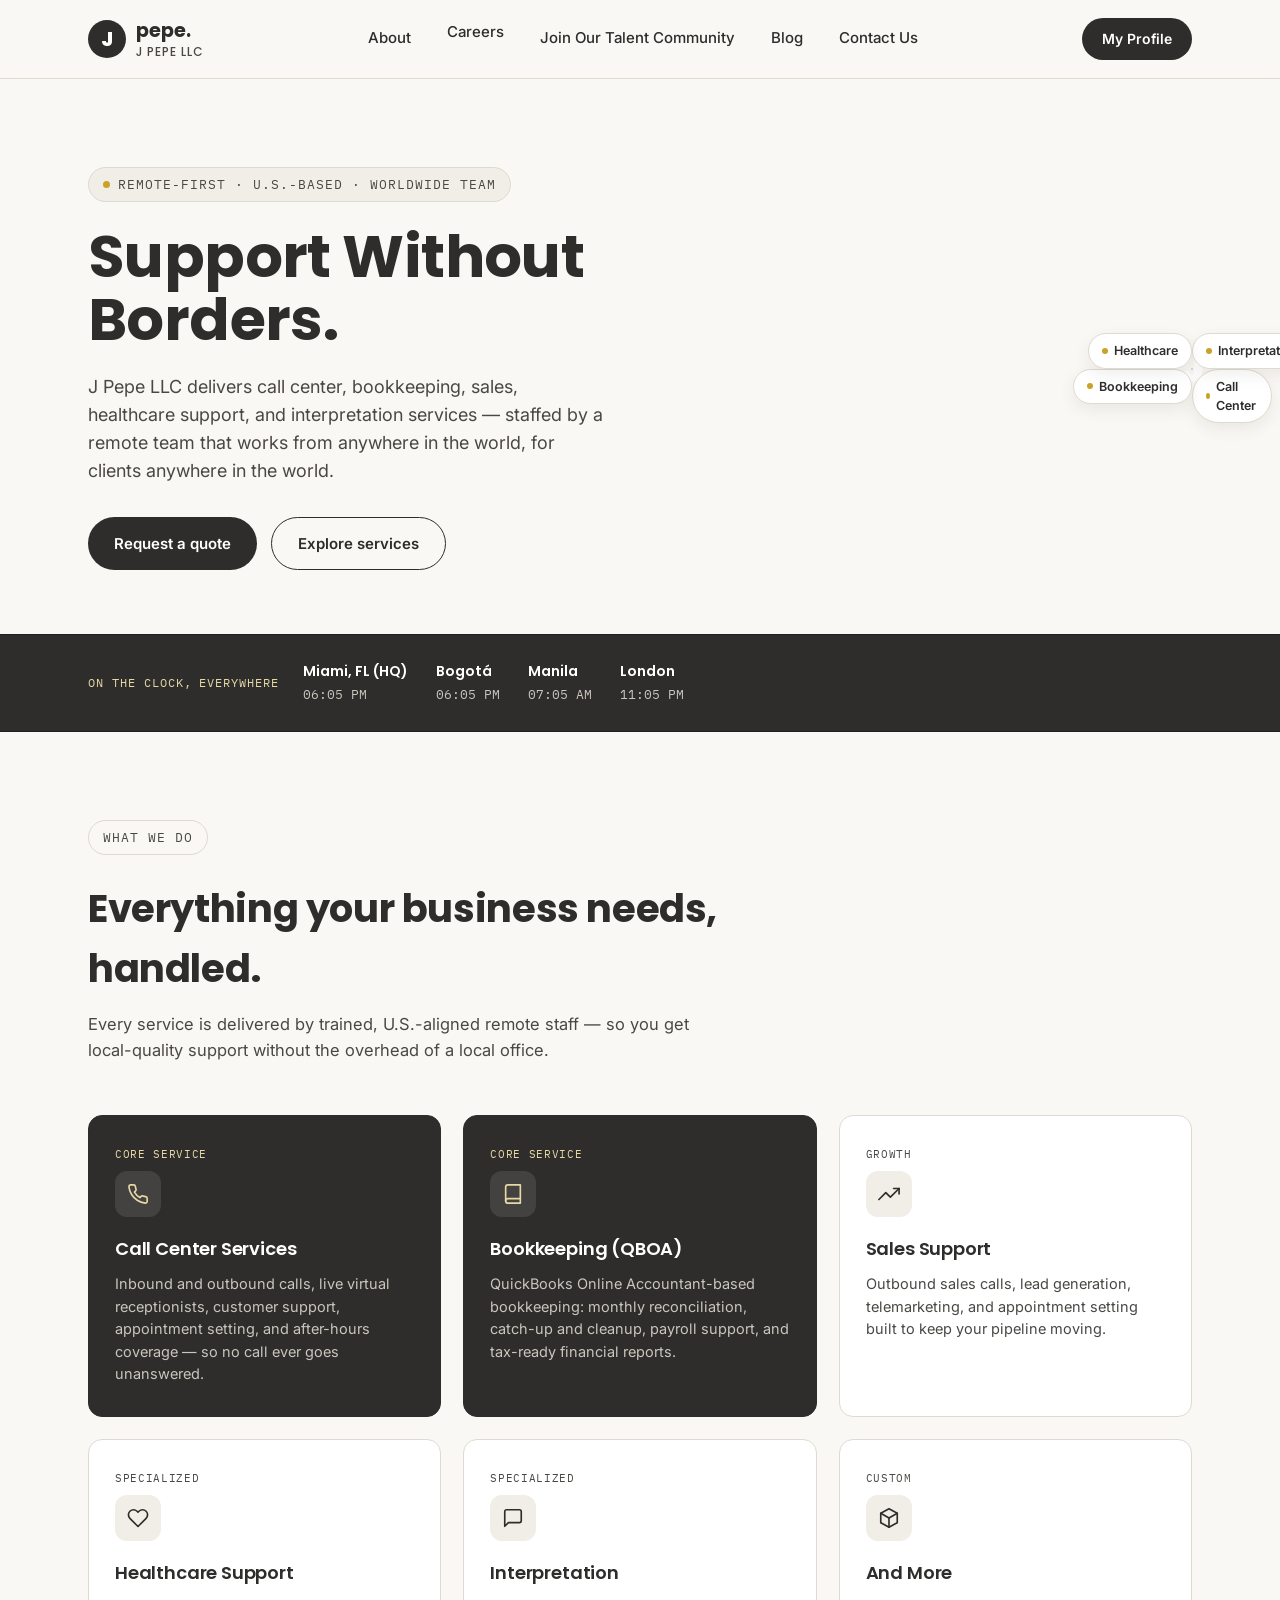
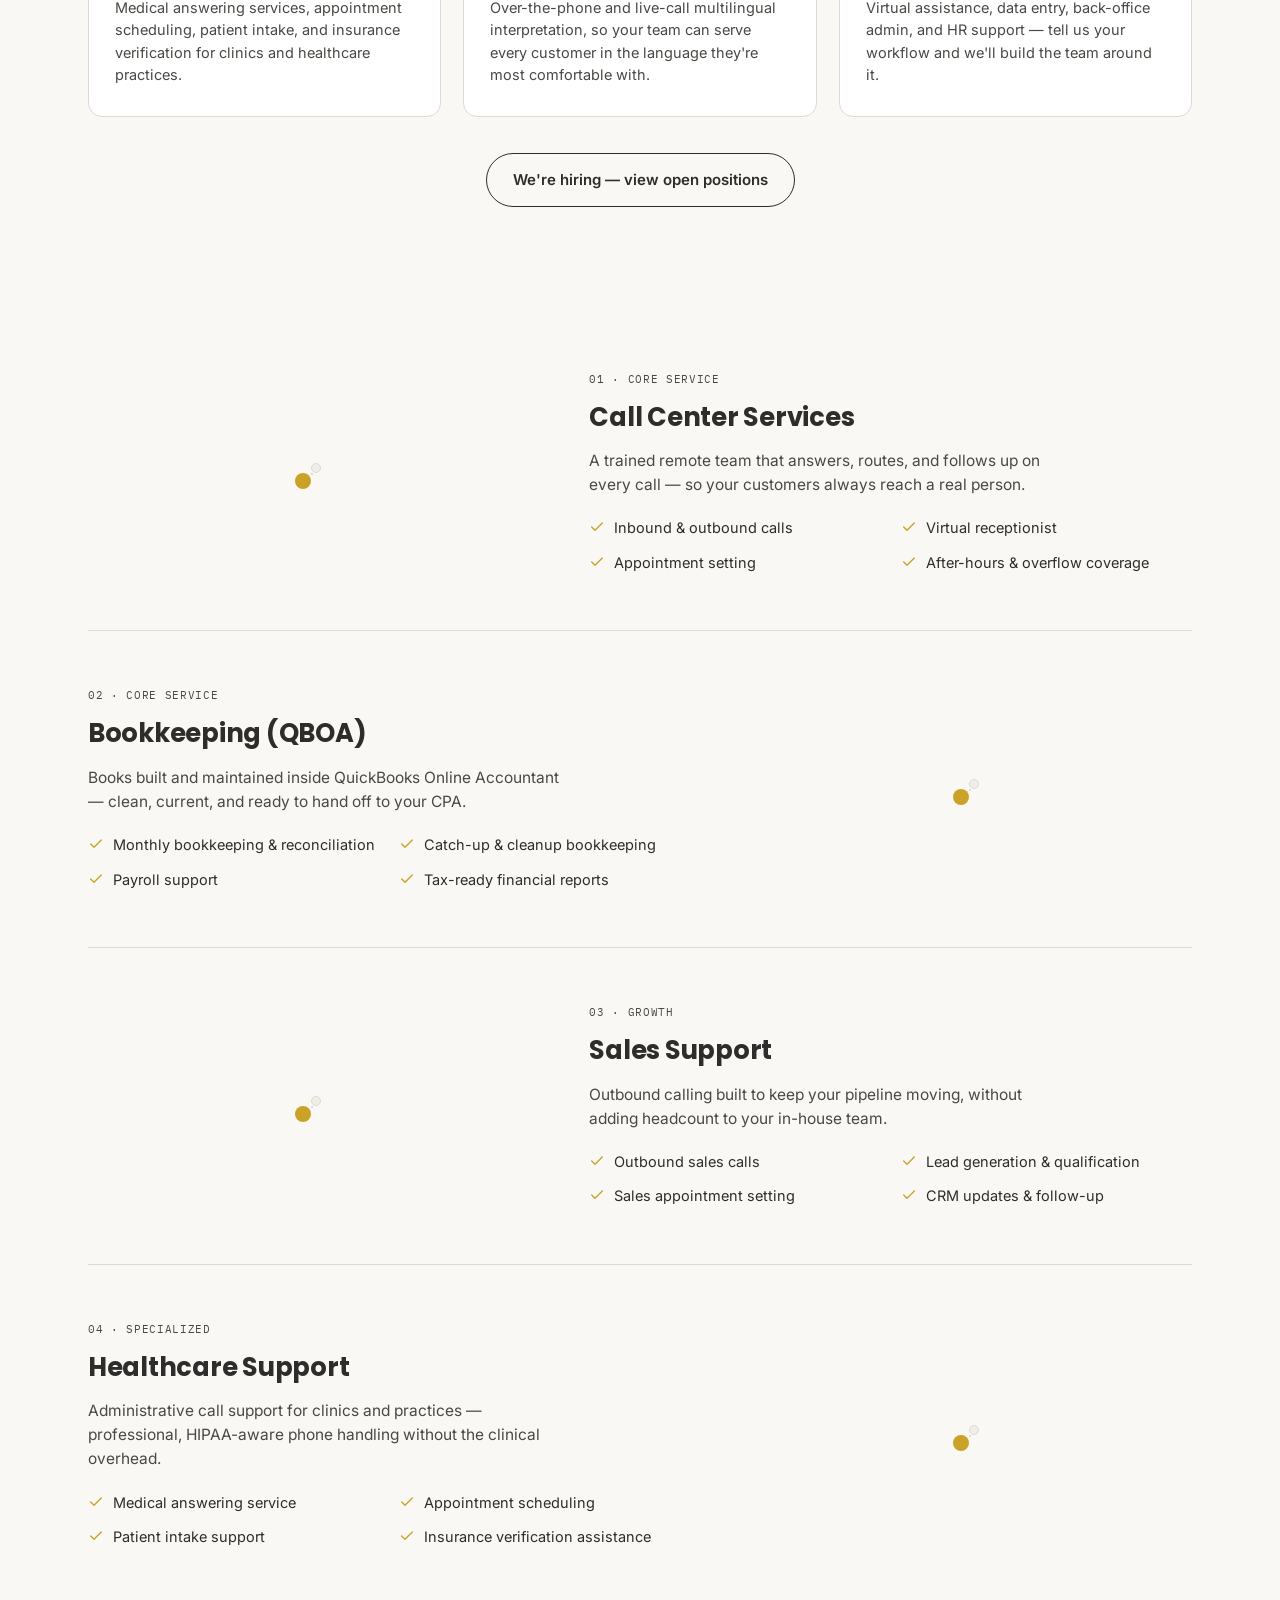
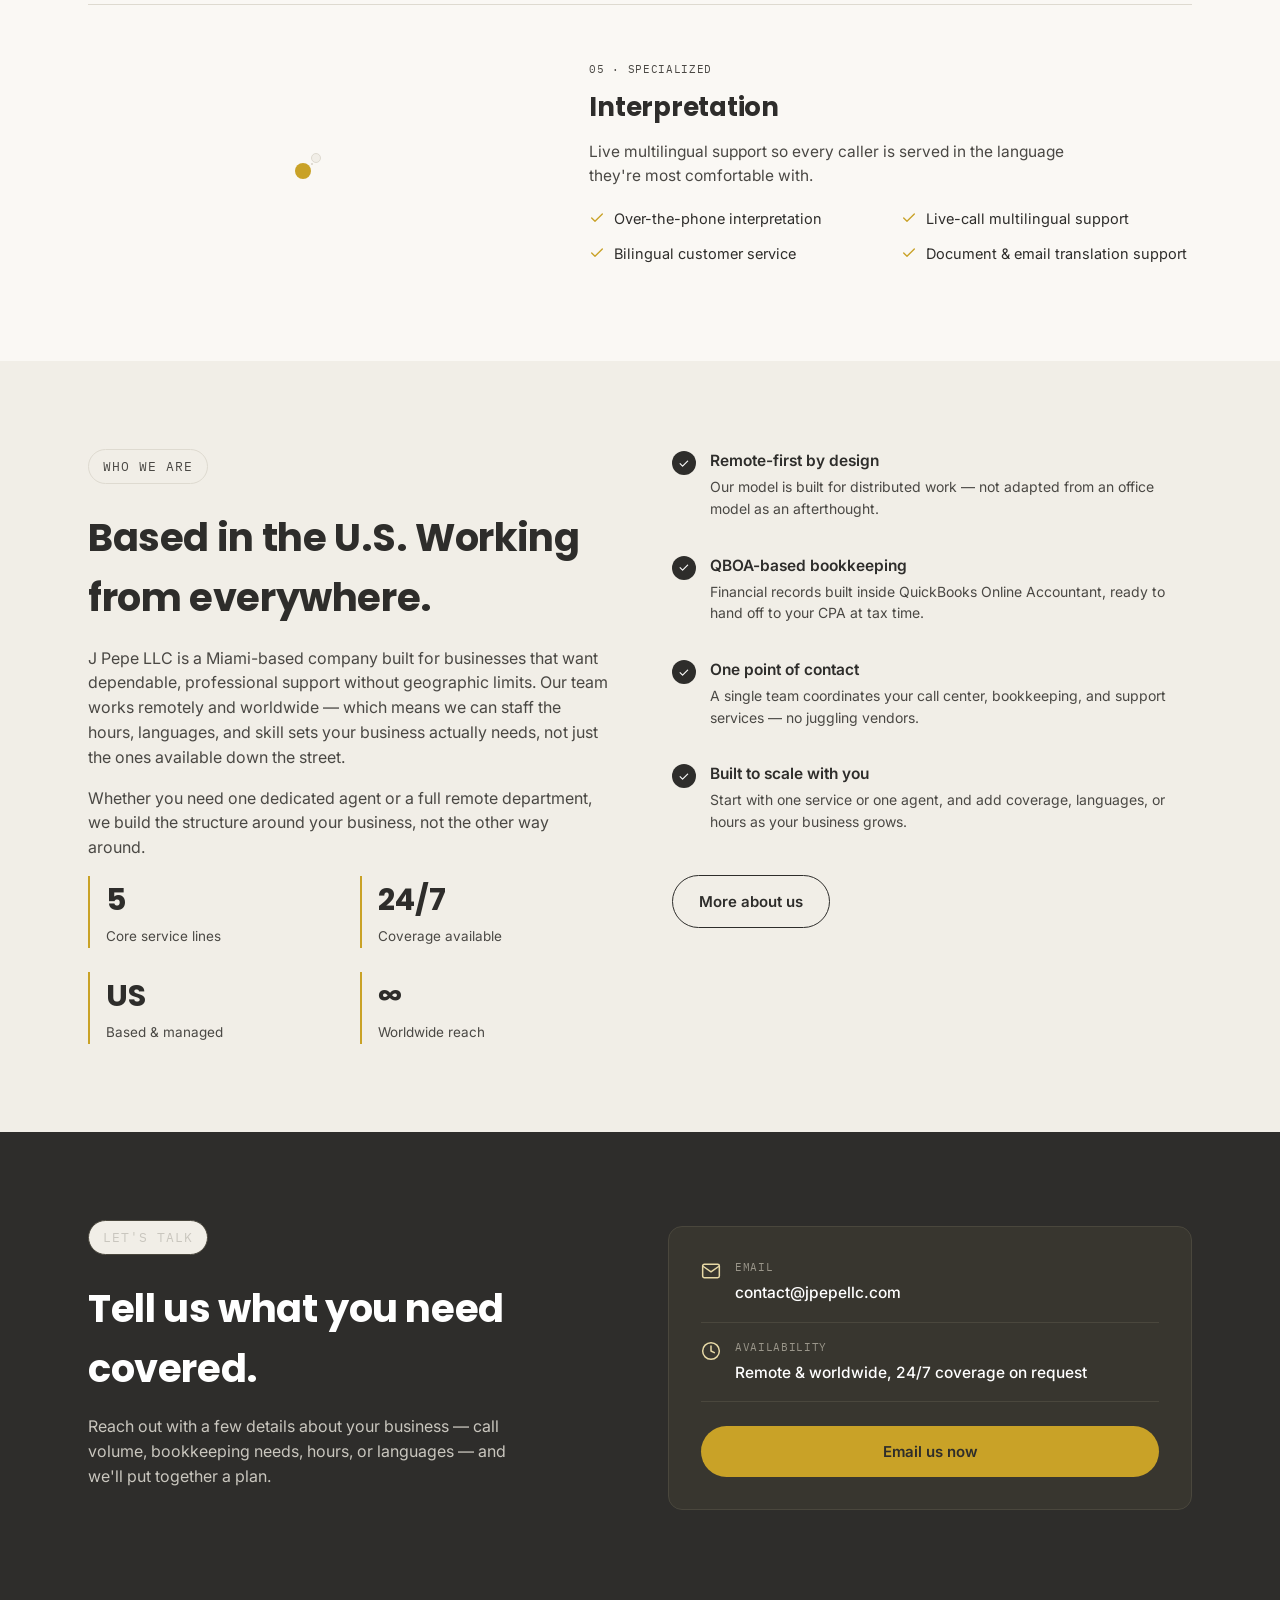
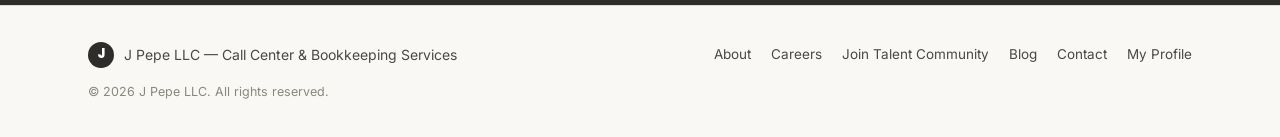
==== commit 9989858c: "Add files via upload" ====
--- a/index.html
+++ b/index.html
@@ -43,7 +43,7 @@
       <h1>Support Without Borders.</h1>
       <p class="lede">J Pepe LLC delivers call center, bookkeeping, sales, healthcare support, and interpretation services — staffed by a remote team that works from anywhere in the world, for clients anywhere in the world.</p>
       <div class="cta-row">
-        <a class="btn btn-primary" href="mailto:jpepellc1@gmail.com">Request a quote</a>
+        <a class="btn btn-primary" href="mailto:contact@jpepellc.com">Request a quote</a>
         <a class="btn btn-ghost" href="#services">Explore services</a>
       </div>
     </div>
@@ -179,8 +179,8 @@
     <div class="sd-row">
       <div class="sd-visual">
         <div class="sd-orbit"></div>
-        <div class="sd-ring">
-          <svg viewBox="0 0 24 24" fill="none" stroke-width="1.6" stroke-linecap="round" stroke-linejoin="round"><path d="M23 6l-9.5 9.5-5-5L1 18"/><path d="M17 6h6v6"/></svg>
+        <div class="sd-ring photo">
+          <img src="https://images.pexels.com/photos/7693153/pexels-photo-7693153.jpeg?auto=compress&cs=tinysrgb&h=627&fit=crop&w=1200" alt="Diverse business professionals shaking hands, symbolizing a sales agreement" loading="lazy">
         </div>
         <div class="sd-dot d1"></div>
         <div class="sd-dot d2"></div>
@@ -201,8 +201,8 @@
     <div class="sd-row reverse">
       <div class="sd-visual">
         <div class="sd-orbit"></div>
-        <div class="sd-ring">
-          <svg viewBox="0 0 24 24" fill="none" stroke-width="1.6" stroke-linecap="round" stroke-linejoin="round"><path d="M20.84 4.61a5.5 5.5 0 0 0-7.78 0L12 5.67l-1.06-1.06a5.5 5.5 0 0 0-7.78 7.78l1.06 1.06L12 21.23l7.78-7.78 1.06-1.06a5.5 5.5 0 0 0 0-7.78z"/></svg>
+        <div class="sd-ring photo">
+          <img src="https://images.pexels.com/photos/6627864/pexels-photo-6627864.jpeg?auto=compress&cs=tinysrgb&h=627&fit=crop&w=1200" alt="Healthcare receptionist scheduling an appointment by phone" loading="lazy">
         </div>
         <div class="sd-dot d1"></div>
         <div class="sd-dot d2"></div>
@@ -223,8 +223,8 @@
     <div class="sd-row">
       <div class="sd-visual">
         <div class="sd-orbit"></div>
-        <div class="sd-ring">
-          <svg viewBox="0 0 24 24" fill="none" stroke-width="1.6" stroke-linecap="round" stroke-linejoin="round"><circle cx="12" cy="12" r="10"/><line x1="2" y1="12" x2="22" y2="12"/><path d="M12 2a15.3 15.3 0 0 1 4 10 15.3 15.3 0 0 1-4 10 15.3 15.3 0 0 1-4-10 15.3 15.3 0 0 1 4-10z"/></svg>
+        <div class="sd-ring photo">
+          <img src="https://images.pexels.com/photos/7709190/pexels-photo-7709190.jpeg?auto=compress&cs=tinysrgb&h=627&fit=crop&w=1200" alt="Smiling multilingual support agent wearing a headset" loading="lazy">
         </div>
         <div class="sd-dot d1"></div>
         <div class="sd-dot d2"></div>
@@ -291,13 +291,13 @@
     <div class="contact-card">
       <div class="contact-row">
         <svg viewBox="0 0 24 24" fill="none" stroke-width="1.8" stroke-linecap="round" stroke-linejoin="round"><path d="M4 4h16v16H4z" opacity="0"/><path d="M22 6l-10 7L2 6"/><rect x="2" y="4" width="20" height="16" rx="2"/></svg>
-        <div><span class="label">Email</span><span class="value">jpepellc1@gmail.com</span></div>
+        <div><span class="label">Email</span><span class="value">contact@jpepellc.com</span></div>
       </div>
       <div class="contact-row">
         <svg viewBox="0 0 24 24" fill="none" stroke-width="1.8" stroke-linecap="round" stroke-linejoin="round"><circle cx="12" cy="12" r="10"/><path d="M12 6v6l4 2"/></svg>
         <div><span class="label">Availability</span><span class="value">Remote &amp; worldwide, 24/7 coverage on request</span></div>
       </div>
-      <a class="btn btn-primary" href="mailto:jpepellc1@gmail.com?subject=Service%20Inquiry%20-%20J%20Pepe%20LLC">Email us now</a>
+      <a class="btn btn-primary" href="mailto:contact@jpepellc.com?subject=Service%20Inquiry%20-%20J%20Pepe%20LLC">Email us now</a>
     </div>
   </div>
 </section>
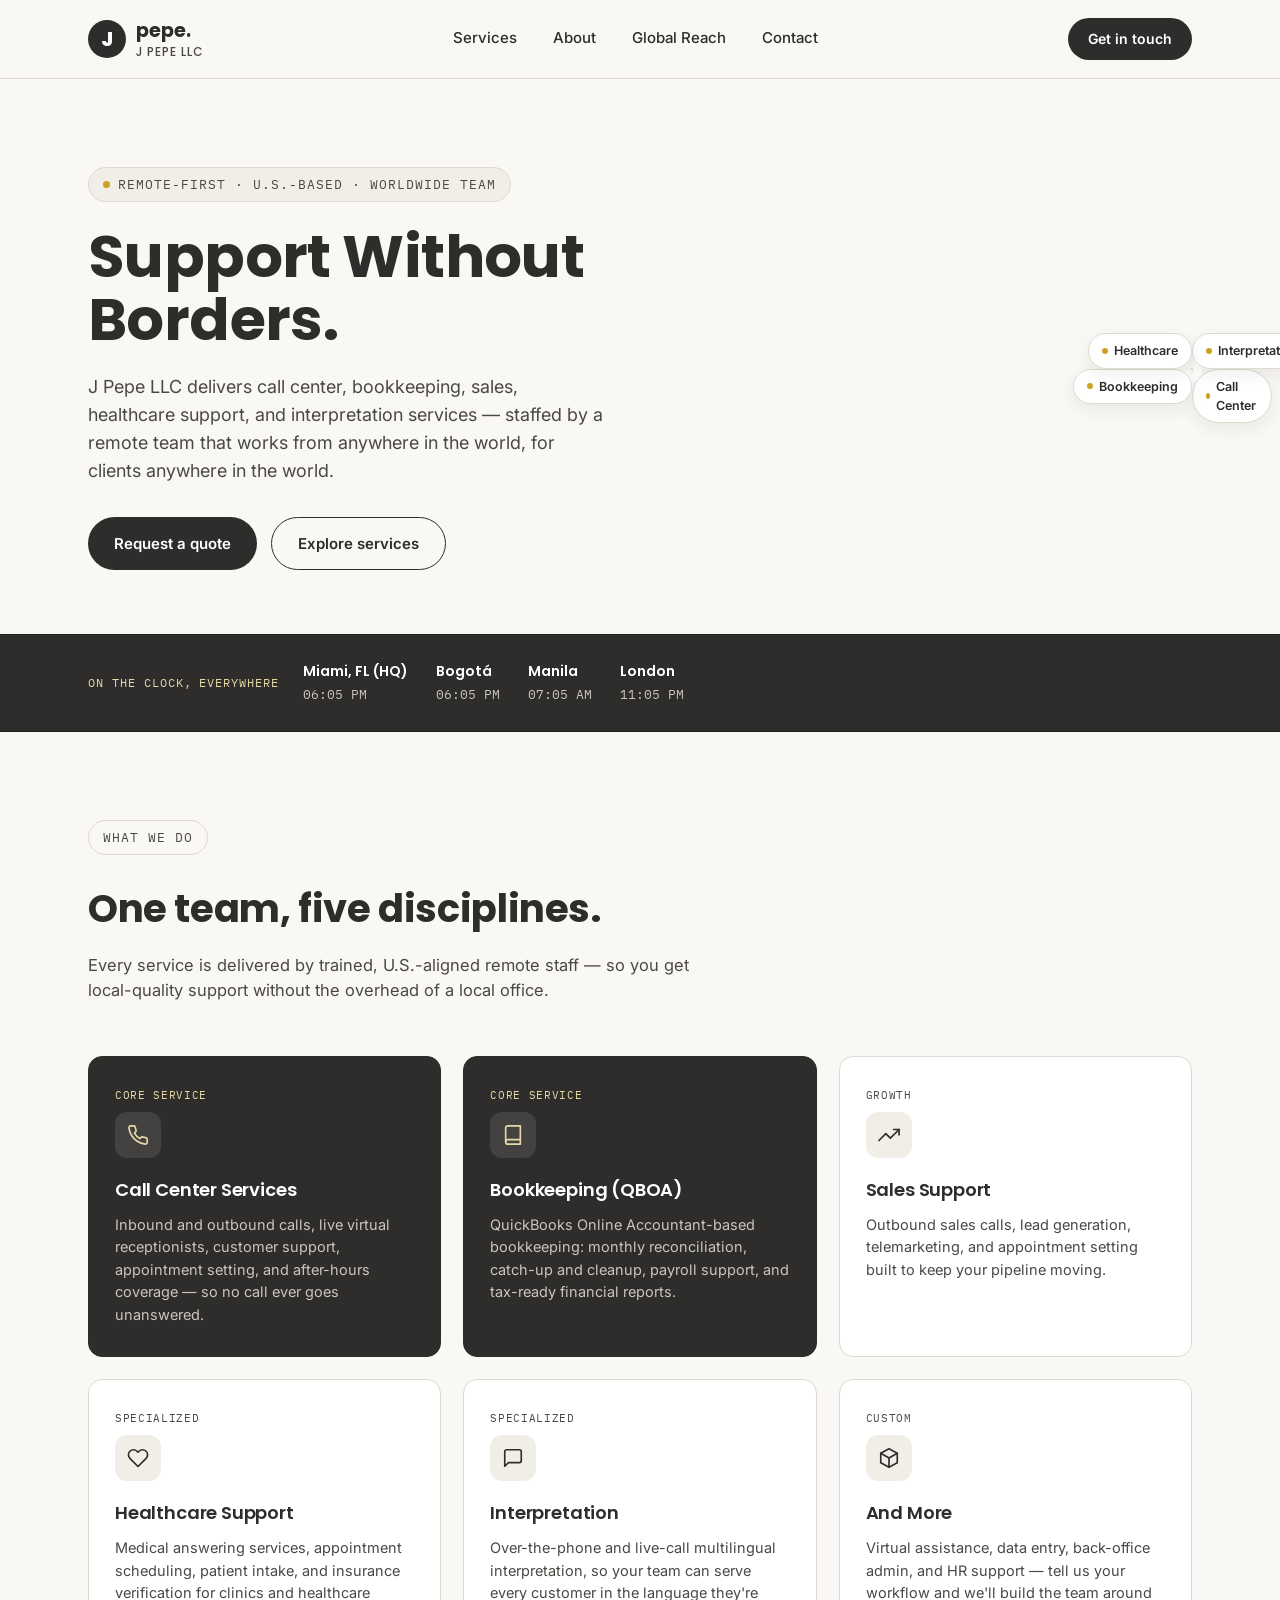
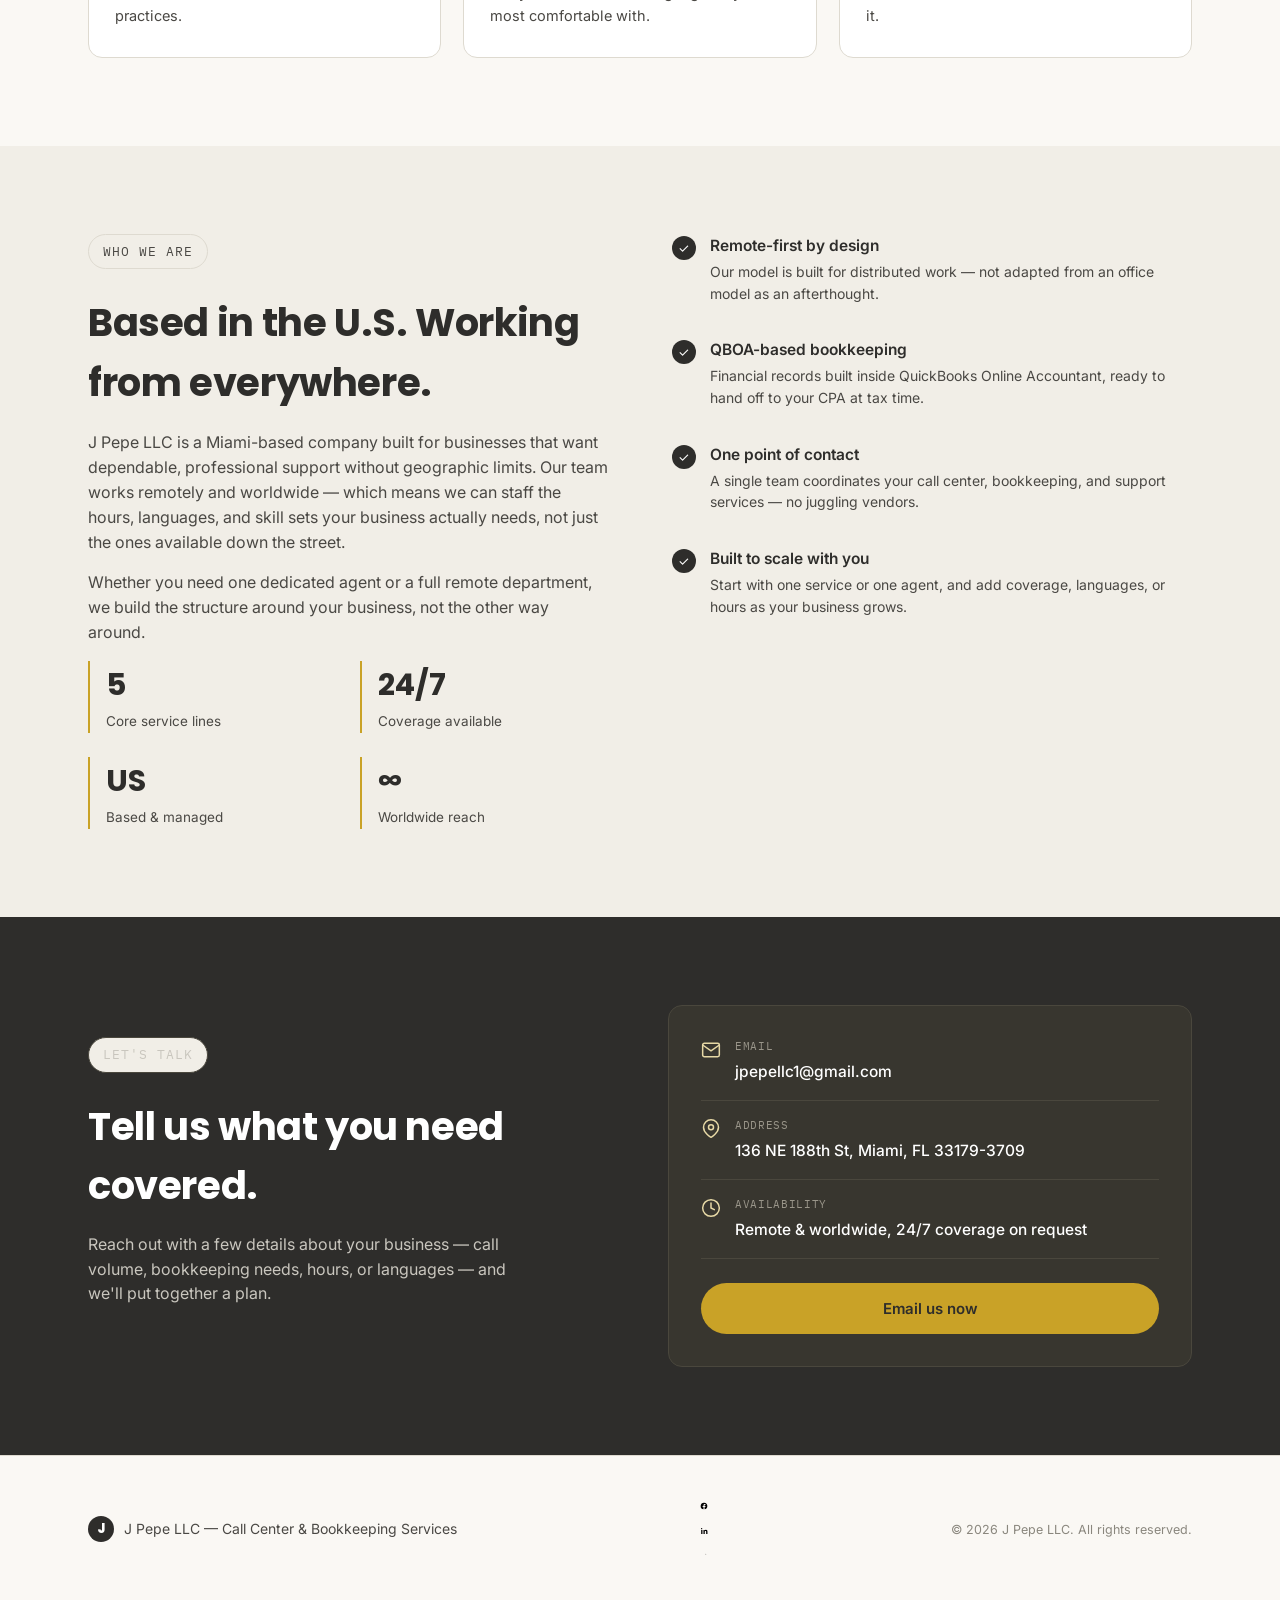
==== commit e4970399: "Add files via upload" ====
--- a/index.html
+++ b/index.html
@@ -6,33 +6,249 @@
 <title>J Pepe LLC — Support Without Borders</title>
 <link rel="preconnect" href="https://fonts.googleapis.com">
 <link href="https://fonts.googleapis.com/css2?family=Poppins:wght@500;600;700;800&family=Inter:wght@400;500;600&family=IBM+Plex+Mono:wght@400;500&display=swap" rel="stylesheet">
-<link rel="stylesheet" href="styles.css">
+<style>
+  :root{
+    --charcoal:#2E2D2B;
+    --charcoal-soft:#4A4844;
+    --cream:#FAF8F4;
+    --card:#F1EEE7;
+    --gold:#C9A227;
+    --gold-dim:#E7D9A6;
+    --line:#DEDAD0;
+    --radius:14px;
+  }
+  *{margin:0;padding:0;box-sizing:border-box;}
+  html{scroll-behavior:smooth;}
+  body{
+    font-family:'Inter',sans-serif;
+    background:var(--cream);
+    color:var(--charcoal);
+    line-height:1.55;
+    -webkit-font-smoothing:antialiased;
+  }
+  h1,h2,h3,.display{
+    font-family:'Poppins',sans-serif;
+    letter-spacing:-0.01em;
+  }
+  .mono{font-family:'IBM Plex Mono',monospace;}
+  a{color:inherit;text-decoration:none;}
+  img{max-width:100%;display:block;}
+  .wrap{max-width:1160px;margin:0 auto;padding:0 28px;}
+
+  /* focus visibility */
+  a:focus-visible, button:focus-visible{outline:3px solid var(--gold);outline-offset:3px;}
+
+  @media (prefers-reduced-motion: reduce){
+    *{animation:none !important; transition:none !important;}
+  }
+
+  /* Header */
+  header{
+    position:sticky;top:0;z-index:50;
+    background:rgba(250,248,244,0.92);
+    backdrop-filter:blur(8px);
+    border-bottom:1px solid var(--line);
+  }
+  .nav{
+    display:flex;align-items:center;justify-content:space-between;
+    padding:16px 28px;max-width:1160px;margin:0 auto;
+  }
+  .brand{display:flex;align-items:center;gap:10px;}
+  .brand-mark{
+    width:38px;height:38px;border-radius:50%;
+    background:var(--charcoal);
+    display:flex;align-items:center;justify-content:center;
+    color:#fff;font-family:'Poppins',sans-serif;font-weight:800;font-size:20px;
+    flex-shrink:0;
+  }
+  .brand-name{font-family:'Poppins',sans-serif;font-weight:700;font-size:19px;}
+  .brand-name span{font-weight:500;color:var(--charcoal-soft);font-size:12px;letter-spacing:0.08em;display:block;margin-top:-2px;}
+  nav.links{display:flex;gap:32px;font-size:15px;font-weight:500;}
+  nav.links a{padding:6px 2px;border-bottom:2px solid transparent;transition:border-color .2s;}
+  nav.links a:hover{border-color:var(--gold);}
+  .nav-cta{
+    background:var(--charcoal);color:#fff;padding:10px 20px;border-radius:100px;
+    font-size:14px;font-weight:600;white-space:nowrap;
+  }
+  .nav-cta:hover{background:var(--gold);color:var(--charcoal);}
+  .mobile-toggle{display:none;}
+
+  /* Hero */
+  .hero{padding:88px 0 64px;position:relative;overflow:hidden;}
+  .hero .wrap{display:grid;grid-template-columns:1.15fr 0.85fr;gap:56px;align-items:center;}
+  .eyebrow{
+    display:inline-flex;align-items:center;gap:8px;
+    font-family:'IBM Plex Mono',monospace;font-size:12.5px;letter-spacing:0.08em;text-transform:uppercase;
+    color:var(--charcoal-soft);background:var(--card);border:1px solid var(--line);
+    padding:7px 14px;border-radius:100px;margin-bottom:24px;
+  }
+  .eyebrow .dot{width:7px;height:7px;border-radius:50%;background:var(--gold);animation:pulse 2s infinite;}
+  @keyframes pulse{0%,100%{opacity:1;}50%{opacity:.35;}}
+  .hero h1{
+    font-size:clamp(2.4rem, 4.6vw, 3.9rem);
+    font-weight:700;line-height:1.06;margin-bottom:22px;
+  }
+  .hero h1 em{font-style:normal;color:var(--gold);}
+  .hero p.lede{font-size:18px;color:var(--charcoal-soft);max-width:520px;margin-bottom:32px;}
+  .cta-row{display:flex;gap:14px;flex-wrap:wrap;}
+  .btn{
+    display:inline-flex;align-items:center;gap:8px;
+    padding:14px 26px;border-radius:100px;font-weight:600;font-size:15px;
+    transition:transform .15s ease, background .2s ease;
+  }
+  .btn-primary{background:var(--charcoal);color:#fff;}
+  .btn-primary:hover{background:var(--gold);color:var(--charcoal);transform:translateY(-2px);}
+  .btn-ghost{border:1.5px solid var(--charcoal);color:var(--charcoal);}
+  .btn-ghost:hover{background:var(--charcoal);color:#fff;transform:translateY(-2px);}
+
+  /* Hero visual: globe/orbit */
+  .hero-visual{position:relative;aspect-ratio:1/1;max-width:400px;justify-self:end;}
+  .orbit-ring{
+    position:absolute;border:1px solid var(--line);border-radius:50%;
+    top:50%;left:50%;transform:translate(-50%,-50%);
+  }
+  .orbit-ring.r1{width:100%;height:100%;}
+  .orbit-ring.r2{width:72%;height:72%;border-style:dashed;}
+  .hero-core{
+    position:absolute;top:50%;left:50%;transform:translate(-50%,-50%);
+    width:44%;height:44%;border-radius:50%;background:var(--charcoal);
+    display:flex;align-items:center;justify-content:center;
+    box-shadow:0 20px 50px -10px rgba(46,45,43,0.35);
+  }
+  .hero-core span{color:#fff;font-family:'Poppins',sans-serif;font-weight:800;font-size:15%;font-size:2.6rem;}
+  .orbit-chip{
+    position:absolute;background:#fff;border:1px solid var(--line);border-radius:100px;
+    padding:7px 13px;font-size:12.5px;font-weight:600;box-shadow:0 6px 16px rgba(46,45,43,0.08);
+    display:flex;align-items:center;gap:6px;animation:float 6s ease-in-out infinite;
+  }
+  .orbit-chip .dot{width:6px;height:6px;border-radius:50%;background:var(--gold);}
+  .oc1{top:4%;left:6%;animation-delay:0s;}
+  .oc2{top:12%;right:0%;animation-delay:1.5s;}
+  .oc3{bottom:8%;left:0%;animation-delay:3s;}
+  .oc4{bottom:0%;right:10%;animation-delay:4.5s;}
+  @keyframes float{0%,100%{transform:translateY(0);}50%{transform:translateY(-8px);}}
+
+  /* Timezone ticker (signature element) */
+  .tz-band{
+    background:var(--charcoal);color:#fff;padding:26px 0;
+    border-top:1px solid #201f1d;border-bottom:1px solid #201f1d;
+  }
+  .tz-band .wrap{display:flex;flex-wrap:wrap;gap:0;justify-content:space-between;align-items:center;}
+  .tz-label{
+    font-family:'IBM Plex Mono',monospace;font-size:12px;letter-spacing:0.08em;text-transform:uppercase;
+    color:var(--gold-dim);margin-right:24px;
+  }
+  .tz-list{display:flex;flex-wrap:wrap;gap:28px;flex:1;}
+  .tz-item{display:flex;flex-direction:column;gap:2px;}
+  .tz-city{font-family:'Poppins',sans-serif;font-weight:600;font-size:14px;}
+  .tz-time{font-family:'IBM Plex Mono',monospace;font-size:13px;color:#C9C6BE;}
+
+  /* Section shared */
+  section{padding:88px 0;}
+  .section-head{max-width:640px;margin-bottom:52px;}
+  .section-head .eyebrow{background:transparent;border-color:var(--line);}
+  .section-head h2{font-size:clamp(1.8rem,3vw,2.5rem);font-weight:700;margin-bottom:14px;}
+  .section-head p{color:var(--charcoal-soft);font-size:16.5px;}
+
+  /* Services grid */
+  .services-grid{display:grid;grid-template-columns:repeat(3,1fr);gap:22px;}
+  .service-card{
+    background:#fff;border:1px solid var(--line);border-radius:var(--radius);
+    padding:30px 26px;transition:transform .2s ease, box-shadow .2s ease, border-color .2s ease;
+  }
+  .service-card:hover{transform:translateY(-4px);box-shadow:0 18px 40px -14px rgba(46,45,43,0.18);border-color:var(--gold);}
+  .service-icon{
+    width:46px;height:46px;border-radius:12px;background:var(--card);
+    display:flex;align-items:center;justify-content:center;margin-bottom:18px;
+  }
+  .service-icon svg{width:22px;height:22px;stroke:var(--charcoal);}
+  .service-card h3{font-size:18px;font-weight:600;margin-bottom:10px;}
+  .service-card p{color:var(--charcoal-soft);font-size:14.5px;}
+  .service-card.featured{background:var(--charcoal);color:#fff;border-color:var(--charcoal);}
+  .service-card.featured .service-icon{background:rgba(255,255,255,0.1);}
+  .service-card.featured .service-icon svg{stroke:var(--gold-dim);}
+  .service-card.featured h3{color:#fff;}
+  .service-card.featured p{color:#C9C6BE;}
+  .service-card.featured .tag{color:var(--gold-dim);}
+  .tag{
+    font-family:'IBM Plex Mono',monospace;font-size:11px;letter-spacing:0.06em;text-transform:uppercase;
+    color:var(--charcoal-soft);display:block;margin-bottom:8px;
+  }
+
+  /* About */
+  .about{background:var(--card);}
+  .about .wrap{display:grid;grid-template-columns:1fr 1fr;gap:64px;align-items:start;}
+  .about h2{font-size:clamp(1.8rem,3vw,2.4rem);font-weight:700;margin-bottom:18px;}
+  .about p{color:var(--charcoal-soft);font-size:16px;margin-bottom:16px;}
+  .stat-grid{display:grid;grid-template-columns:1fr 1fr;gap:24px;margin-top:8px;}
+  .stat{border-left:2px solid var(--gold);padding-left:16px;}
+  .stat b{display:block;font-family:'Poppins',sans-serif;font-size:1.9rem;font-weight:700;}
+  .stat span{color:var(--charcoal-soft);font-size:13.5px;}
+
+  /* Why us list */
+  .why-list{display:flex;flex-direction:column;gap:18px;}
+  .why-item{display:flex;gap:14px;align-items:flex-start;}
+  .why-check{
+    width:24px;height:24px;border-radius:50%;background:var(--charcoal);color:#fff;
+    display:flex;align-items:center;justify-content:center;flex-shrink:0;font-size:13px;margin-top:2px;
+  }
+  .why-item h4{font-size:15.5px;font-weight:600;margin-bottom:3px;}
+  .why-item p{color:var(--charcoal-soft);font-size:14px;}
+
+  /* Contact */
+  .contact{background:var(--charcoal);color:#fff;}
+  .contact .wrap{display:grid;grid-template-columns:1fr 1fr;gap:56px;align-items:center;}
+  .contact h2{font-size:clamp(1.8rem,3vw,2.4rem);font-weight:700;margin-bottom:16px;}
+  .contact p{color:#C9C6BE;font-size:16px;margin-bottom:28px;max-width:440px;}
+  .contact-card{
+    background:#38362F;border:1px solid #4a473d;border-radius:var(--radius);padding:32px;
+  }
+  .contact-row{display:flex;gap:14px;align-items:flex-start;padding:16px 0;border-bottom:1px solid #4a473d;}
+  .contact-row:last-child{border-bottom:none;padding-bottom:0;}
+  .contact-row:first-child{padding-top:0;}
+  .contact-row svg{width:20px;height:20px;stroke:var(--gold-dim);flex-shrink:0;margin-top:2px;}
+  .contact-row .label{font-family:'IBM Plex Mono',monospace;font-size:11px;letter-spacing:0.06em;text-transform:uppercase;color:#9A968A;display:block;margin-bottom:4px;}
+  .contact-row .value{font-size:15.5px;font-weight:500;}
+  .contact .btn-primary{background:var(--gold);color:var(--charcoal);margin-top:24px;width:100%;justify-content:center;}
+  .contact .btn-primary:hover{background:#fff;}
+
+  /* Footer */
+  footer{padding:36px 0;border-top:1px solid var(--line);}
+  footer .wrap{display:flex;justify-content:space-between;align-items:center;flex-wrap:wrap;gap:14px;}
+  .footer-brand{display:flex;align-items:center;gap:10px;font-size:14px;color:var(--charcoal-soft);}
+  .footer-brand .brand-mark{width:26px;height:26px;font-size:13px;}
+  footer .fine{font-size:12.5px;color:#8A877E;}
+
+  @media (max-width:900px){
+    .hero .wrap{grid-template-columns:1fr;}
+    .hero-visual{justify-self:center;margin-top:20px;max-width:280px;}
+    .services-grid{grid-template-columns:1fr 1fr;}
+    .about .wrap, .contact .wrap{grid-template-columns:1fr;}
+    nav.links{display:none;}
+  }
+  @media (max-width:600px){
+    .services-grid{grid-template-columns:1fr;}
+    .stat-grid{grid-template-columns:1fr 1fr;}
+    .tz-list{gap:18px;}
+    .nav-cta{padding:9px 14px;font-size:13px;}
+  }
+</style>
 </head>
 <body>
 
 <header>
   <div class="nav">
-    <a class="brand" href="index.html">
+    <div class="brand">
       <div class="brand-mark">J</div>
       <div class="brand-name">pepe.<span>J PEPE LLC</span></div>
-    </a>
+    </div>
     <nav class="links">
-      <a href="about.html">About</a>
-      <div class="nav-item">
-        <a href="careers.html">Careers</a>
-        <div class="nav-dropdown">
-          <a href="careers.html#call-center">Call Center Jobs</a>
-          <a href="careers.html#bookkeeping">Bookkeeping Jobs</a>
-          <a href="careers.html#sales">Sales Jobs</a>
-          <a href="careers.html#healthcare">Healthcare Support Jobs</a>
-          <a href="careers.html#interpretation">Interpretation Jobs</a>
-        </div>
-      </div>
-      <a href="join-talent-community.html">Join Our Talent Community</a>
-      <a href="blog.html">Blog</a>
-      <a href="contact.html">Contact Us</a>
+      <a href="#services">Services</a>
+      <a href="#about">About</a>
+      <a href="#reach">Global Reach</a>
+      <a href="#contact">Contact</a>
     </nav>
-    <a class="nav-cta" href="my-profile.html">My Profile</a>
+    <a class="nav-cta" href="mailto:jpepellc1@gmail.com">Get in touch</a>
   </div>
 </header>
 
@@ -43,7 +259,7 @@
       <h1>Support Without Borders.</h1>
       <p class="lede">J Pepe LLC delivers call center, bookkeeping, sales, healthcare support, and interpretation services — staffed by a remote team that works from anywhere in the world, for clients anywhere in the world.</p>
       <div class="cta-row">
-        <a class="btn btn-primary" href="mailto:contact@jpepellc.com">Request a quote</a>
+        <a class="btn btn-primary" href="mailto:jpepellc1@gmail.com">Request a quote</a>
         <a class="btn btn-ghost" href="#services">Explore services</a>
       </div>
     </div>
@@ -75,7 +291,7 @@
   <div class="wrap">
     <div class="section-head">
       <div class="eyebrow">What we do</div>
-      <h2>Everything your business needs, handled.</h2>
+      <h2>One team, five disciplines.</h2>
       <p>Every service is delivered by trained, U.S.-aligned remote staff — so you get local-quality support without the overhead of a local office.</p>
     </div>
     <div class="services-grid">
@@ -123,125 +339,6 @@
       </div>
 
     </div>
-    <div style="text-align:center;margin-top:36px;">
-      <a class="btn btn-ghost" href="careers.html">We're hiring — view open positions</a>
-    </div>
-  </div>
-</section>
-
-<section class="sd-section">
-  <div class="wrap">
-
-    <div class="sd-row">
-      <div class="sd-visual">
-        <div class="sd-orbit"></div>
-        <div class="sd-ring photo">
-          <img src="https://images.pexels.com/photos/8204396/pexels-photo-8204396.jpeg?auto=compress&cs=tinysrgb&h=627&fit=crop&w=1200" alt="Call center agent wearing a headset, smiling at her desk" loading="lazy">
-        </div>
-        <div class="sd-dot d1"></div>
-        <div class="sd-dot d2"></div>
-      </div>
-      <div class="sd-content">
-        <span class="tag">01 &middot; Core service</span>
-        <h3>Call Center Services</h3>
-        <p>A trained remote team that answers, routes, and follows up on every call — so your customers always reach a real person.</p>
-        <ul class="sd-bullets">
-          <li><svg viewBox="0 0 24 24" fill="none" stroke-width="2" stroke-linecap="round" stroke-linejoin="round"><polyline points="20 6 9 17 4 12"/></svg>Inbound &amp; outbound calls</li>
-          <li><svg viewBox="0 0 24 24" fill="none" stroke-width="2" stroke-linecap="round" stroke-linejoin="round"><polyline points="20 6 9 17 4 12"/></svg>Virtual receptionist</li>
-          <li><svg viewBox="0 0 24 24" fill="none" stroke-width="2" stroke-linecap="round" stroke-linejoin="round"><polyline points="20 6 9 17 4 12"/></svg>Appointment setting</li>
-          <li><svg viewBox="0 0 24 24" fill="none" stroke-width="2" stroke-linecap="round" stroke-linejoin="round"><polyline points="20 6 9 17 4 12"/></svg>After-hours &amp; overflow coverage</li>
-        </ul>
-      </div>
-    </div>
-
-    <div class="sd-row reverse">
-      <div class="sd-visual">
-        <div class="sd-orbit"></div>
-        <div class="sd-ring photo">
-          <img src="https://images.pexels.com/photos/16098005/pexels-photo-16098005.jpeg?auto=compress&cs=tinysrgb&h=627&fit=crop&w=1200" alt="Calculator and laptop on a desk, representing bookkeeping and accounting work" loading="lazy">
-        </div>
-        <div class="sd-dot d1"></div>
-        <div class="sd-dot d2"></div>
-      </div>
-      <div class="sd-content">
-        <span class="tag">02 &middot; Core service</span>
-        <h3>Bookkeeping (QBOA)</h3>
-        <p>Books built and maintained inside QuickBooks Online Accountant — clean, current, and ready to hand off to your CPA.</p>
-        <ul class="sd-bullets">
-          <li><svg viewBox="0 0 24 24" fill="none" stroke-width="2" stroke-linecap="round" stroke-linejoin="round"><polyline points="20 6 9 17 4 12"/></svg>Monthly bookkeeping &amp; reconciliation</li>
-          <li><svg viewBox="0 0 24 24" fill="none" stroke-width="2" stroke-linecap="round" stroke-linejoin="round"><polyline points="20 6 9 17 4 12"/></svg>Catch-up &amp; cleanup bookkeeping</li>
-          <li><svg viewBox="0 0 24 24" fill="none" stroke-width="2" stroke-linecap="round" stroke-linejoin="round"><polyline points="20 6 9 17 4 12"/></svg>Payroll support</li>
-          <li><svg viewBox="0 0 24 24" fill="none" stroke-width="2" stroke-linecap="round" stroke-linejoin="round"><polyline points="20 6 9 17 4 12"/></svg>Tax-ready financial reports</li>
-        </ul>
-      </div>
-    </div>
-
-    <div class="sd-row">
-      <div class="sd-visual">
-        <div class="sd-orbit"></div>
-        <div class="sd-ring photo">
-          <img src="https://images.pexels.com/photos/7693153/pexels-photo-7693153.jpeg?auto=compress&cs=tinysrgb&h=627&fit=crop&w=1200" alt="Diverse business professionals shaking hands, symbolizing a sales agreement" loading="lazy">
-        </div>
-        <div class="sd-dot d1"></div>
-        <div class="sd-dot d2"></div>
-      </div>
-      <div class="sd-content">
-        <span class="tag">03 &middot; Growth</span>
-        <h3>Sales Support</h3>
-        <p>Outbound calling built to keep your pipeline moving, without adding headcount to your in-house team.</p>
-        <ul class="sd-bullets">
-          <li><svg viewBox="0 0 24 24" fill="none" stroke-width="2" stroke-linecap="round" stroke-linejoin="round"><polyline points="20 6 9 17 4 12"/></svg>Outbound sales calls</li>
-          <li><svg viewBox="0 0 24 24" fill="none" stroke-width="2" stroke-linecap="round" stroke-linejoin="round"><polyline points="20 6 9 17 4 12"/></svg>Lead generation &amp; qualification</li>
-          <li><svg viewBox="0 0 24 24" fill="none" stroke-width="2" stroke-linecap="round" stroke-linejoin="round"><polyline points="20 6 9 17 4 12"/></svg>Sales appointment setting</li>
-          <li><svg viewBox="0 0 24 24" fill="none" stroke-width="2" stroke-linecap="round" stroke-linejoin="round"><polyline points="20 6 9 17 4 12"/></svg>CRM updates &amp; follow-up</li>
-        </ul>
-      </div>
-    </div>
-
-    <div class="sd-row reverse">
-      <div class="sd-visual">
-        <div class="sd-orbit"></div>
-        <div class="sd-ring photo">
-          <img src="https://images.pexels.com/photos/6627864/pexels-photo-6627864.jpeg?auto=compress&cs=tinysrgb&h=627&fit=crop&w=1200" alt="Healthcare receptionist scheduling an appointment by phone" loading="lazy">
-        </div>
-        <div class="sd-dot d1"></div>
-        <div class="sd-dot d2"></div>
-      </div>
-      <div class="sd-content">
-        <span class="tag">04 &middot; Specialized</span>
-        <h3>Healthcare Support</h3>
-        <p>Administrative call support for clinics and practices — professional, HIPAA-aware phone handling without the clinical overhead.</p>
-        <ul class="sd-bullets">
-          <li><svg viewBox="0 0 24 24" fill="none" stroke-width="2" stroke-linecap="round" stroke-linejoin="round"><polyline points="20 6 9 17 4 12"/></svg>Medical answering service</li>
-          <li><svg viewBox="0 0 24 24" fill="none" stroke-width="2" stroke-linecap="round" stroke-linejoin="round"><polyline points="20 6 9 17 4 12"/></svg>Appointment scheduling</li>
-          <li><svg viewBox="0 0 24 24" fill="none" stroke-width="2" stroke-linecap="round" stroke-linejoin="round"><polyline points="20 6 9 17 4 12"/></svg>Patient intake support</li>
-          <li><svg viewBox="0 0 24 24" fill="none" stroke-width="2" stroke-linecap="round" stroke-linejoin="round"><polyline points="20 6 9 17 4 12"/></svg>Insurance verification assistance</li>
-        </ul>
-      </div>
-    </div>
-
-    <div class="sd-row">
-      <div class="sd-visual">
-        <div class="sd-orbit"></div>
-        <div class="sd-ring photo">
-          <img src="https://images.pexels.com/photos/7709190/pexels-photo-7709190.jpeg?auto=compress&cs=tinysrgb&h=627&fit=crop&w=1200" alt="Smiling multilingual support agent wearing a headset" loading="lazy">
-        </div>
-        <div class="sd-dot d1"></div>
-        <div class="sd-dot d2"></div>
-      </div>
-      <div class="sd-content">
-        <span class="tag">05 &middot; Specialized</span>
-        <h3>Interpretation</h3>
-        <p>Live multilingual support so every caller is served in the language they're most comfortable with.</p>
-        <ul class="sd-bullets">
-          <li><svg viewBox="0 0 24 24" fill="none" stroke-width="2" stroke-linecap="round" stroke-linejoin="round"><polyline points="20 6 9 17 4 12"/></svg>Over-the-phone interpretation</li>
-          <li><svg viewBox="0 0 24 24" fill="none" stroke-width="2" stroke-linecap="round" stroke-linejoin="round"><polyline points="20 6 9 17 4 12"/></svg>Live-call multilingual support</li>
-          <li><svg viewBox="0 0 24 24" fill="none" stroke-width="2" stroke-linecap="round" stroke-linejoin="round"><polyline points="20 6 9 17 4 12"/></svg>Bilingual customer service</li>
-          <li><svg viewBox="0 0 24 24" fill="none" stroke-width="2" stroke-linecap="round" stroke-linejoin="round"><polyline points="20 6 9 17 4 12"/></svg>Document &amp; email translation support</li>
-        </ul>
-      </div>
-    </div>
-
   </div>
 </section>
 
@@ -276,7 +373,6 @@
         <div class="why-check">&#10003;</div>
         <div><h4>Built to scale with you</h4><p>Start with one service or one agent, and add coverage, languages, or hours as your business grows.</p></div>
       </div>
-      <a class="btn btn-ghost" href="about.html" style="margin-top:8px;align-self:flex-start;">More about us</a>
     </div>
   </div>
 </section>
@@ -291,31 +387,32 @@
     <div class="contact-card">
       <div class="contact-row">
         <svg viewBox="0 0 24 24" fill="none" stroke-width="1.8" stroke-linecap="round" stroke-linejoin="round"><path d="M4 4h16v16H4z" opacity="0"/><path d="M22 6l-10 7L2 6"/><rect x="2" y="4" width="20" height="16" rx="2"/></svg>
-        <div><span class="label">Email</span><span class="value">contact@jpepellc.com</span></div>
+        <div><span class="label">Email</span><span class="value">jpepellc1@gmail.com</span></div>
+      </div>
+      <div class="contact-row">
+        <svg viewBox="0 0 24 24" fill="none" stroke-width="1.8" stroke-linecap="round" stroke-linejoin="round"><path d="M21 10c0 7-9 12-9 12s-9-5-9-12a9 9 0 0 1 18 0z"/><circle cx="12" cy="10" r="3"/></svg>
+        <div><span class="label">Address</span><span class="value">136 NE 188th St, Miami, FL 33179-3709</span></div>
       </div>
       <div class="contact-row">
         <svg viewBox="0 0 24 24" fill="none" stroke-width="1.8" stroke-linecap="round" stroke-linejoin="round"><circle cx="12" cy="12" r="10"/><path d="M12 6v6l4 2"/></svg>
         <div><span class="label">Availability</span><span class="value">Remote &amp; worldwide, 24/7 coverage on request</span></div>
       </div>
-      <a class="btn btn-primary" href="mailto:contact@jpepellc.com?subject=Service%20Inquiry%20-%20J%20Pepe%20LLC">Email us now</a>
+      <a class="btn btn-primary" href="mailto:jpepellc1@gmail.com?subject=Service%20Inquiry%20-%20J%20Pepe%20LLC">Email us now</a>
     </div>
   </div>
 </section>
 
 <footer>
-  <div class="wrap footer-grid">
+  <div class="wrap">
     <div class="footer-brand">
       <div class="brand-mark">J</div>
       J Pepe LLC — Call Center &amp; Bookkeeping Services
     </div>
-    <nav class="footer-links">
-      <a href="about.html">About</a>
-      <a href="careers.html">Careers</a>
-      <a href="join-talent-community.html">Join Talent Community</a>
-      <a href="blog.html">Blog</a>
-      <a href="contact.html">Contact</a>
-      <a href="my-profile.html">My Profile</a>
-    </nav>
+    <div class="social-links">
+      <a href="https://www.facebook.com/profile.php?id=61592609800990" target="_blank" rel="noopener" aria-label="Facebook"><svg viewBox="0 0 24 24"><path d="M22 12a10 10 0 1 0-11.5 9.9v-7H7.9V12h2.6V9.8c0-2.6 1.5-4 3.9-4 1.1 0 2.3.2 2.3.2v2.5h-1.3c-1.3 0-1.7.8-1.7 1.6V12h2.9l-.5 2.9h-2.4v7A10 10 0 0 0 22 12z"/></svg></a>
+      <a href="https://www.linkedin.com/company/143136119" target="_blank" rel="noopener" aria-label="LinkedIn"><svg viewBox="0 0 24 24"><path d="M6.94 5a2 2 0 1 1-4 0 2 2 0 0 1 4 0zM3.5 8.75h3.9V21H3.5V8.75zm6.7 0h3.74v1.68h.05c.52-.98 1.8-2.02 3.7-2.02 3.96 0 4.69 2.6 4.69 6V21h-3.9v-5.9c0-1.4-.02-3.2-1.95-3.2-1.96 0-2.26 1.53-2.26 3.1V21h-3.9V8.75z"/></svg></a>
+      <a href="https://www.instagram.com/jpepellc" target="_blank" rel="noopener" aria-label="Instagram"><svg viewBox="0 0 24 24" fill="none" stroke-width="1.8"><rect x="3" y="3" width="18" height="18" rx="5"/><circle cx="12" cy="12" r="4"/><circle cx="17.5" cy="6.5" r="1" fill="currentColor" stroke="none"/></svg></a>
+    </div>
     <div class="fine">&copy; <span id="year"></span> J Pepe LLC. All rights reserved.</div>
   </div>
 </footer>
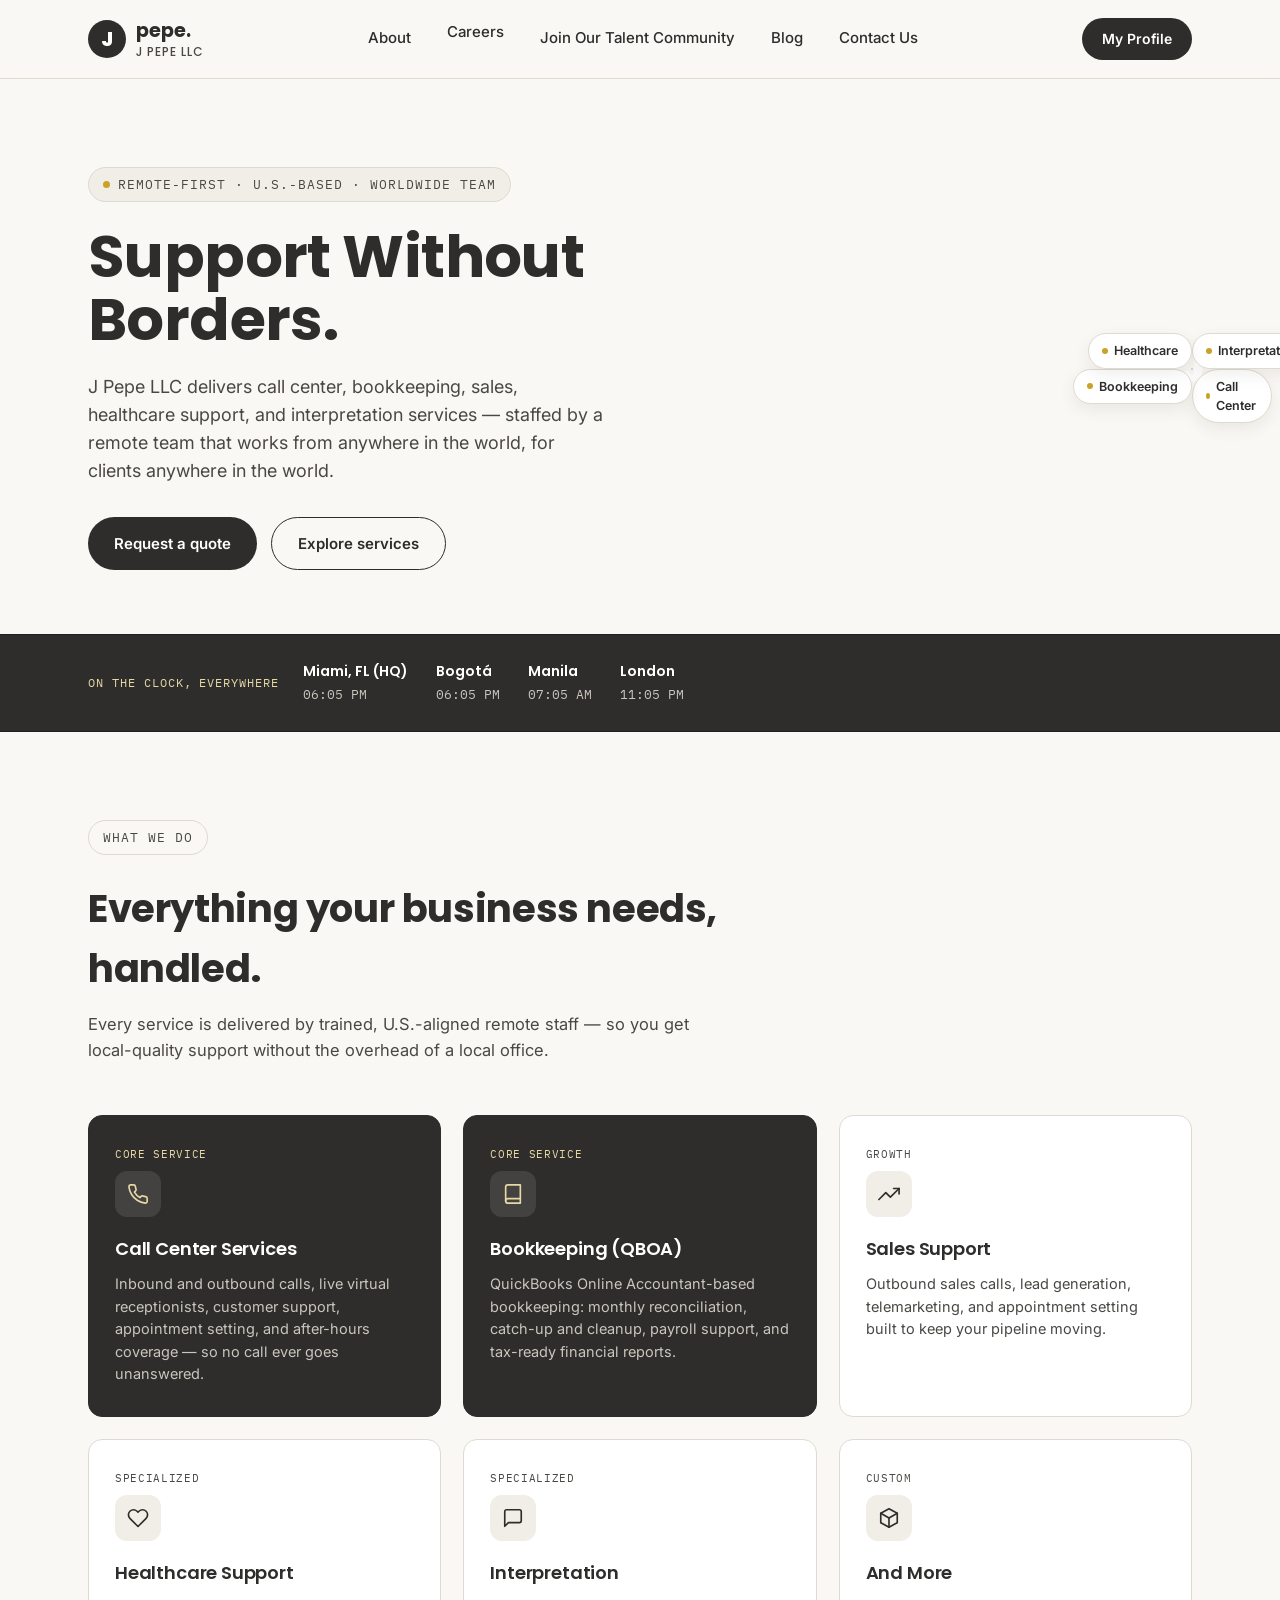
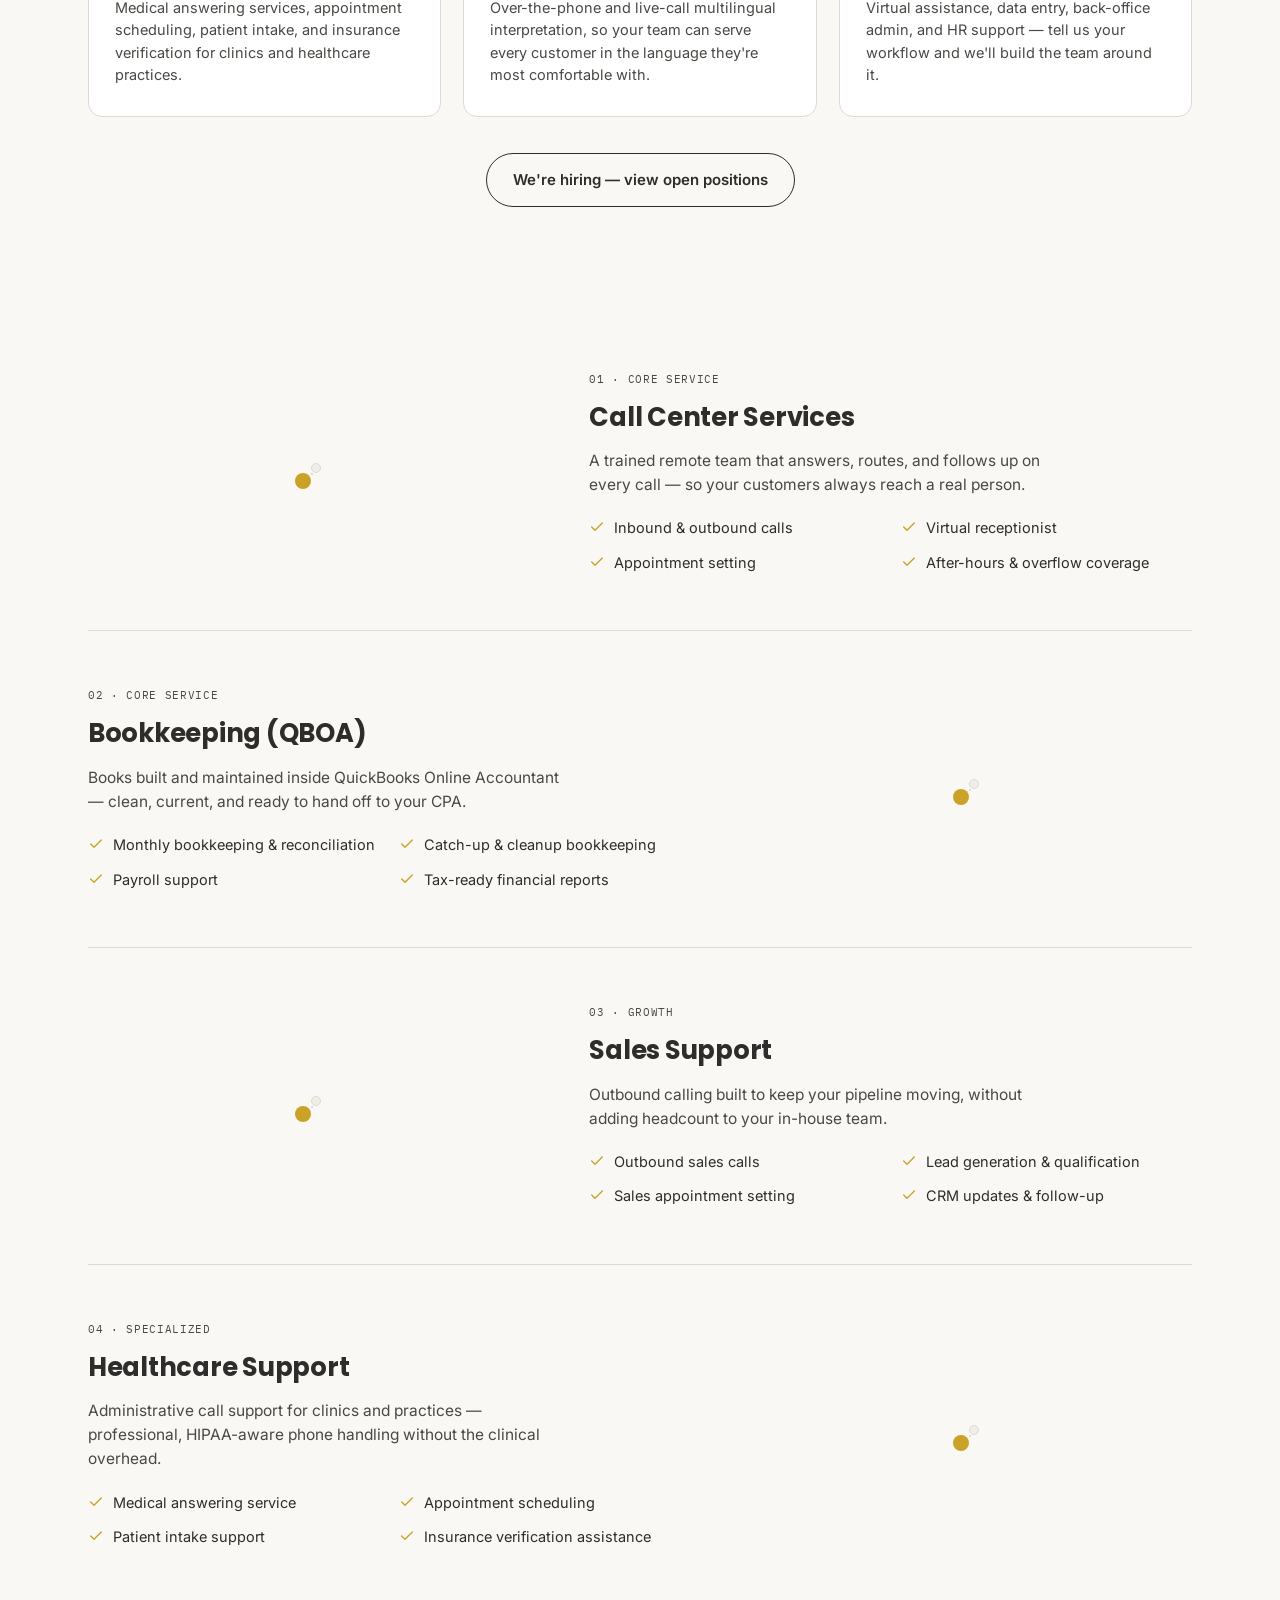
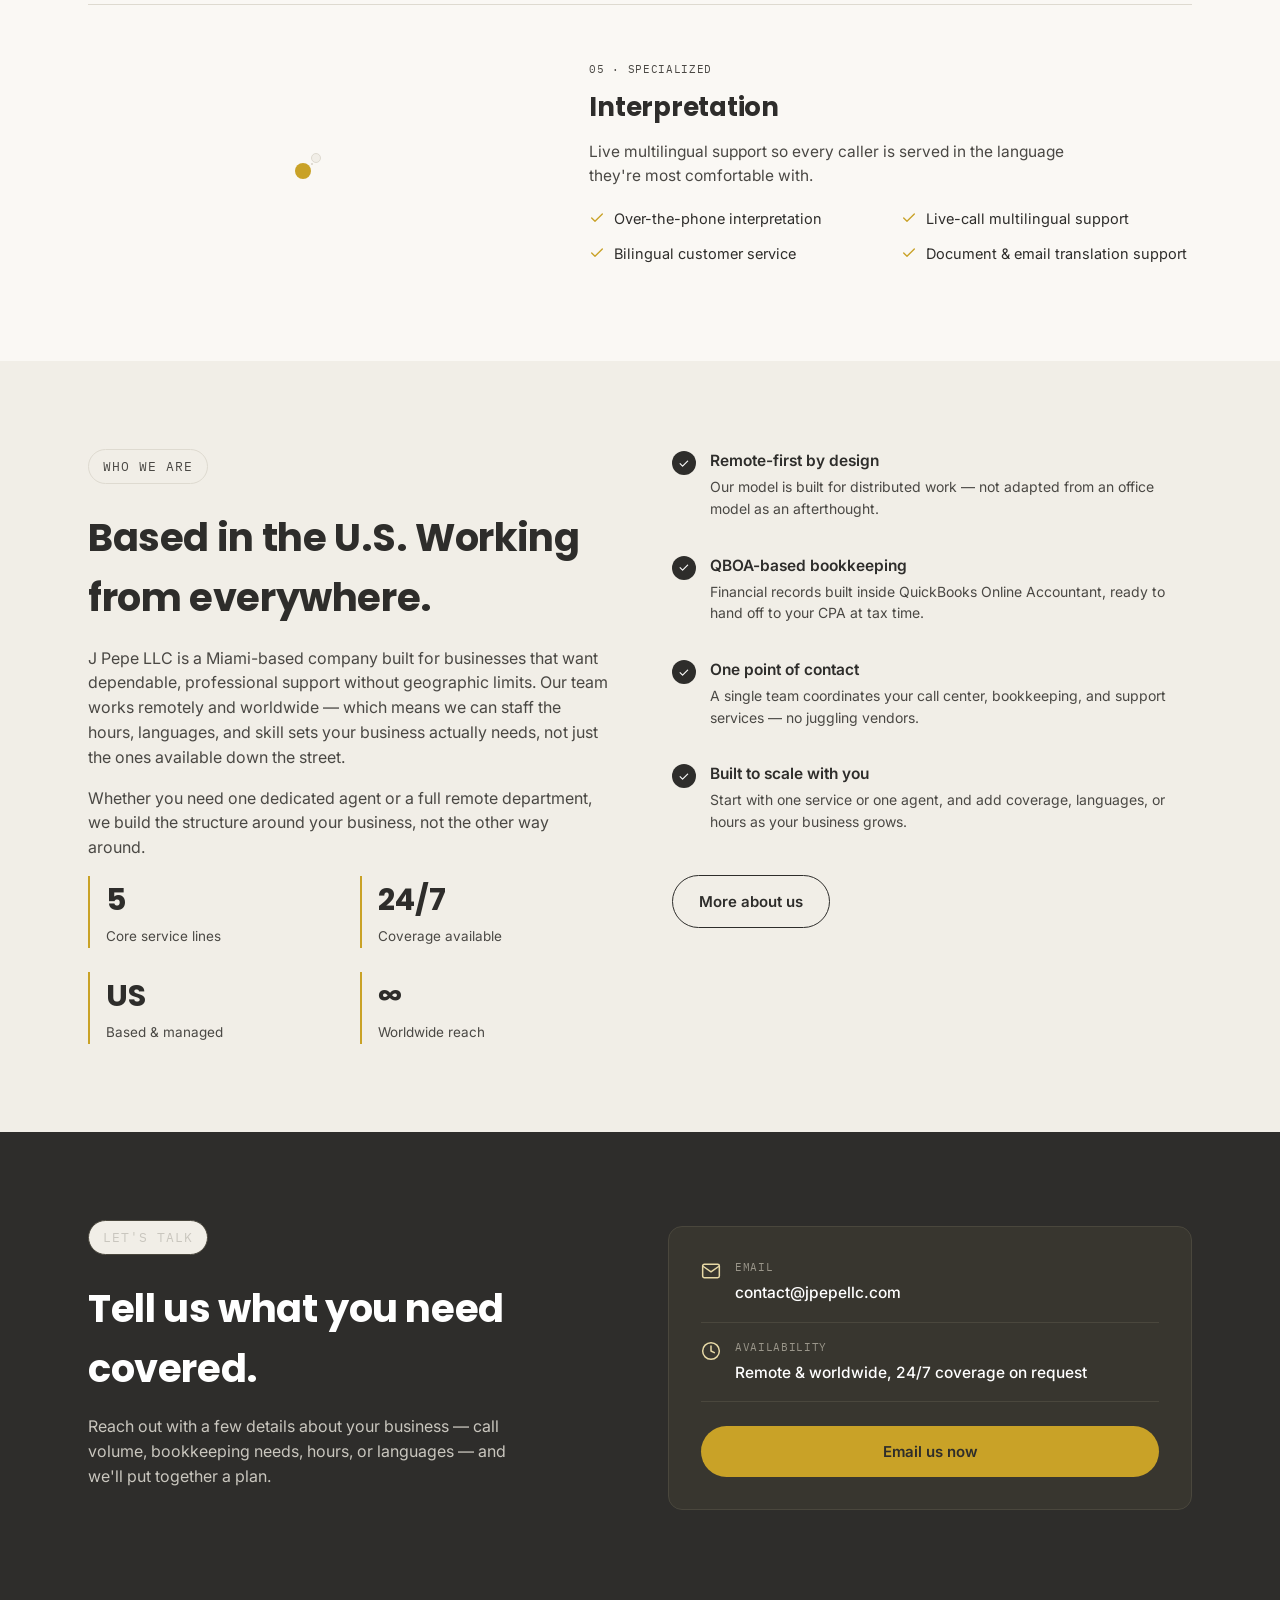
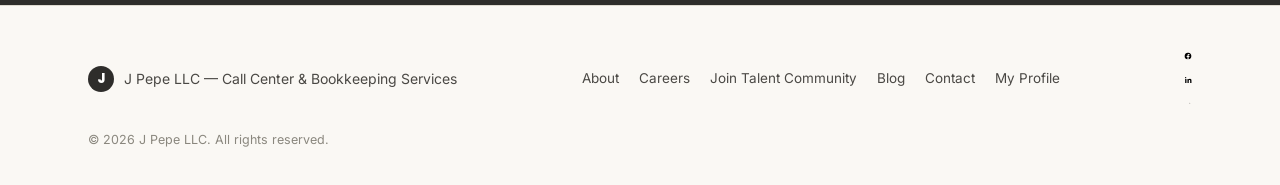
==== commit ef41618a: "Add files via upload" ====
--- a/index.html
+++ b/index.html
@@ -6,249 +6,33 @@
 <title>J Pepe LLC — Support Without Borders</title>
 <link rel="preconnect" href="https://fonts.googleapis.com">
 <link href="https://fonts.googleapis.com/css2?family=Poppins:wght@500;600;700;800&family=Inter:wght@400;500;600&family=IBM+Plex+Mono:wght@400;500&display=swap" rel="stylesheet">
-<style>
-  :root{
-    --charcoal:#2E2D2B;
-    --charcoal-soft:#4A4844;
-    --cream:#FAF8F4;
-    --card:#F1EEE7;
-    --gold:#C9A227;
-    --gold-dim:#E7D9A6;
-    --line:#DEDAD0;
-    --radius:14px;
-  }
-  *{margin:0;padding:0;box-sizing:border-box;}
-  html{scroll-behavior:smooth;}
-  body{
-    font-family:'Inter',sans-serif;
-    background:var(--cream);
-    color:var(--charcoal);
-    line-height:1.55;
-    -webkit-font-smoothing:antialiased;
-  }
-  h1,h2,h3,.display{
-    font-family:'Poppins',sans-serif;
-    letter-spacing:-0.01em;
-  }
-  .mono{font-family:'IBM Plex Mono',monospace;}
-  a{color:inherit;text-decoration:none;}
-  img{max-width:100%;display:block;}
-  .wrap{max-width:1160px;margin:0 auto;padding:0 28px;}
-
-  /* focus visibility */
-  a:focus-visible, button:focus-visible{outline:3px solid var(--gold);outline-offset:3px;}
-
-  @media (prefers-reduced-motion: reduce){
-    *{animation:none !important; transition:none !important;}
-  }
-
-  /* Header */
-  header{
-    position:sticky;top:0;z-index:50;
-    background:rgba(250,248,244,0.92);
-    backdrop-filter:blur(8px);
-    border-bottom:1px solid var(--line);
-  }
-  .nav{
-    display:flex;align-items:center;justify-content:space-between;
-    padding:16px 28px;max-width:1160px;margin:0 auto;
-  }
-  .brand{display:flex;align-items:center;gap:10px;}
-  .brand-mark{
-    width:38px;height:38px;border-radius:50%;
-    background:var(--charcoal);
-    display:flex;align-items:center;justify-content:center;
-    color:#fff;font-family:'Poppins',sans-serif;font-weight:800;font-size:20px;
-    flex-shrink:0;
-  }
-  .brand-name{font-family:'Poppins',sans-serif;font-weight:700;font-size:19px;}
-  .brand-name span{font-weight:500;color:var(--charcoal-soft);font-size:12px;letter-spacing:0.08em;display:block;margin-top:-2px;}
-  nav.links{display:flex;gap:32px;font-size:15px;font-weight:500;}
-  nav.links a{padding:6px 2px;border-bottom:2px solid transparent;transition:border-color .2s;}
-  nav.links a:hover{border-color:var(--gold);}
-  .nav-cta{
-    background:var(--charcoal);color:#fff;padding:10px 20px;border-radius:100px;
-    font-size:14px;font-weight:600;white-space:nowrap;
-  }
-  .nav-cta:hover{background:var(--gold);color:var(--charcoal);}
-  .mobile-toggle{display:none;}
-
-  /* Hero */
-  .hero{padding:88px 0 64px;position:relative;overflow:hidden;}
-  .hero .wrap{display:grid;grid-template-columns:1.15fr 0.85fr;gap:56px;align-items:center;}
-  .eyebrow{
-    display:inline-flex;align-items:center;gap:8px;
-    font-family:'IBM Plex Mono',monospace;font-size:12.5px;letter-spacing:0.08em;text-transform:uppercase;
-    color:var(--charcoal-soft);background:var(--card);border:1px solid var(--line);
-    padding:7px 14px;border-radius:100px;margin-bottom:24px;
-  }
-  .eyebrow .dot{width:7px;height:7px;border-radius:50%;background:var(--gold);animation:pulse 2s infinite;}
-  @keyframes pulse{0%,100%{opacity:1;}50%{opacity:.35;}}
-  .hero h1{
-    font-size:clamp(2.4rem, 4.6vw, 3.9rem);
-    font-weight:700;line-height:1.06;margin-bottom:22px;
-  }
-  .hero h1 em{font-style:normal;color:var(--gold);}
-  .hero p.lede{font-size:18px;color:var(--charcoal-soft);max-width:520px;margin-bottom:32px;}
-  .cta-row{display:flex;gap:14px;flex-wrap:wrap;}
-  .btn{
-    display:inline-flex;align-items:center;gap:8px;
-    padding:14px 26px;border-radius:100px;font-weight:600;font-size:15px;
-    transition:transform .15s ease, background .2s ease;
-  }
-  .btn-primary{background:var(--charcoal);color:#fff;}
-  .btn-primary:hover{background:var(--gold);color:var(--charcoal);transform:translateY(-2px);}
-  .btn-ghost{border:1.5px solid var(--charcoal);color:var(--charcoal);}
-  .btn-ghost:hover{background:var(--charcoal);color:#fff;transform:translateY(-2px);}
-
-  /* Hero visual: globe/orbit */
-  .hero-visual{position:relative;aspect-ratio:1/1;max-width:400px;justify-self:end;}
-  .orbit-ring{
-    position:absolute;border:1px solid var(--line);border-radius:50%;
-    top:50%;left:50%;transform:translate(-50%,-50%);
-  }
-  .orbit-ring.r1{width:100%;height:100%;}
-  .orbit-ring.r2{width:72%;height:72%;border-style:dashed;}
-  .hero-core{
-    position:absolute;top:50%;left:50%;transform:translate(-50%,-50%);
-    width:44%;height:44%;border-radius:50%;background:var(--charcoal);
-    display:flex;align-items:center;justify-content:center;
-    box-shadow:0 20px 50px -10px rgba(46,45,43,0.35);
-  }
-  .hero-core span{color:#fff;font-family:'Poppins',sans-serif;font-weight:800;font-size:15%;font-size:2.6rem;}
-  .orbit-chip{
-    position:absolute;background:#fff;border:1px solid var(--line);border-radius:100px;
-    padding:7px 13px;font-size:12.5px;font-weight:600;box-shadow:0 6px 16px rgba(46,45,43,0.08);
-    display:flex;align-items:center;gap:6px;animation:float 6s ease-in-out infinite;
-  }
-  .orbit-chip .dot{width:6px;height:6px;border-radius:50%;background:var(--gold);}
-  .oc1{top:4%;left:6%;animation-delay:0s;}
-  .oc2{top:12%;right:0%;animation-delay:1.5s;}
-  .oc3{bottom:8%;left:0%;animation-delay:3s;}
-  .oc4{bottom:0%;right:10%;animation-delay:4.5s;}
-  @keyframes float{0%,100%{transform:translateY(0);}50%{transform:translateY(-8px);}}
-
-  /* Timezone ticker (signature element) */
-  .tz-band{
-    background:var(--charcoal);color:#fff;padding:26px 0;
-    border-top:1px solid #201f1d;border-bottom:1px solid #201f1d;
-  }
-  .tz-band .wrap{display:flex;flex-wrap:wrap;gap:0;justify-content:space-between;align-items:center;}
-  .tz-label{
-    font-family:'IBM Plex Mono',monospace;font-size:12px;letter-spacing:0.08em;text-transform:uppercase;
-    color:var(--gold-dim);margin-right:24px;
-  }
-  .tz-list{display:flex;flex-wrap:wrap;gap:28px;flex:1;}
-  .tz-item{display:flex;flex-direction:column;gap:2px;}
-  .tz-city{font-family:'Poppins',sans-serif;font-weight:600;font-size:14px;}
-  .tz-time{font-family:'IBM Plex Mono',monospace;font-size:13px;color:#C9C6BE;}
-
-  /* Section shared */
-  section{padding:88px 0;}
-  .section-head{max-width:640px;margin-bottom:52px;}
-  .section-head .eyebrow{background:transparent;border-color:var(--line);}
-  .section-head h2{font-size:clamp(1.8rem,3vw,2.5rem);font-weight:700;margin-bottom:14px;}
-  .section-head p{color:var(--charcoal-soft);font-size:16.5px;}
-
-  /* Services grid */
-  .services-grid{display:grid;grid-template-columns:repeat(3,1fr);gap:22px;}
-  .service-card{
-    background:#fff;border:1px solid var(--line);border-radius:var(--radius);
-    padding:30px 26px;transition:transform .2s ease, box-shadow .2s ease, border-color .2s ease;
-  }
-  .service-card:hover{transform:translateY(-4px);box-shadow:0 18px 40px -14px rgba(46,45,43,0.18);border-color:var(--gold);}
-  .service-icon{
-    width:46px;height:46px;border-radius:12px;background:var(--card);
-    display:flex;align-items:center;justify-content:center;margin-bottom:18px;
-  }
-  .service-icon svg{width:22px;height:22px;stroke:var(--charcoal);}
-  .service-card h3{font-size:18px;font-weight:600;margin-bottom:10px;}
-  .service-card p{color:var(--charcoal-soft);font-size:14.5px;}
-  .service-card.featured{background:var(--charcoal);color:#fff;border-color:var(--charcoal);}
-  .service-card.featured .service-icon{background:rgba(255,255,255,0.1);}
-  .service-card.featured .service-icon svg{stroke:var(--gold-dim);}
-  .service-card.featured h3{color:#fff;}
-  .service-card.featured p{color:#C9C6BE;}
-  .service-card.featured .tag{color:var(--gold-dim);}
-  .tag{
-    font-family:'IBM Plex Mono',monospace;font-size:11px;letter-spacing:0.06em;text-transform:uppercase;
-    color:var(--charcoal-soft);display:block;margin-bottom:8px;
-  }
-
-  /* About */
-  .about{background:var(--card);}
-  .about .wrap{display:grid;grid-template-columns:1fr 1fr;gap:64px;align-items:start;}
-  .about h2{font-size:clamp(1.8rem,3vw,2.4rem);font-weight:700;margin-bottom:18px;}
-  .about p{color:var(--charcoal-soft);font-size:16px;margin-bottom:16px;}
-  .stat-grid{display:grid;grid-template-columns:1fr 1fr;gap:24px;margin-top:8px;}
-  .stat{border-left:2px solid var(--gold);padding-left:16px;}
-  .stat b{display:block;font-family:'Poppins',sans-serif;font-size:1.9rem;font-weight:700;}
-  .stat span{color:var(--charcoal-soft);font-size:13.5px;}
-
-  /* Why us list */
-  .why-list{display:flex;flex-direction:column;gap:18px;}
-  .why-item{display:flex;gap:14px;align-items:flex-start;}
-  .why-check{
-    width:24px;height:24px;border-radius:50%;background:var(--charcoal);color:#fff;
-    display:flex;align-items:center;justify-content:center;flex-shrink:0;font-size:13px;margin-top:2px;
-  }
-  .why-item h4{font-size:15.5px;font-weight:600;margin-bottom:3px;}
-  .why-item p{color:var(--charcoal-soft);font-size:14px;}
-
-  /* Contact */
-  .contact{background:var(--charcoal);color:#fff;}
-  .contact .wrap{display:grid;grid-template-columns:1fr 1fr;gap:56px;align-items:center;}
-  .contact h2{font-size:clamp(1.8rem,3vw,2.4rem);font-weight:700;margin-bottom:16px;}
-  .contact p{color:#C9C6BE;font-size:16px;margin-bottom:28px;max-width:440px;}
-  .contact-card{
-    background:#38362F;border:1px solid #4a473d;border-radius:var(--radius);padding:32px;
-  }
-  .contact-row{display:flex;gap:14px;align-items:flex-start;padding:16px 0;border-bottom:1px solid #4a473d;}
-  .contact-row:last-child{border-bottom:none;padding-bottom:0;}
-  .contact-row:first-child{padding-top:0;}
-  .contact-row svg{width:20px;height:20px;stroke:var(--gold-dim);flex-shrink:0;margin-top:2px;}
-  .contact-row .label{font-family:'IBM Plex Mono',monospace;font-size:11px;letter-spacing:0.06em;text-transform:uppercase;color:#9A968A;display:block;margin-bottom:4px;}
-  .contact-row .value{font-size:15.5px;font-weight:500;}
-  .contact .btn-primary{background:var(--gold);color:var(--charcoal);margin-top:24px;width:100%;justify-content:center;}
-  .contact .btn-primary:hover{background:#fff;}
-
-  /* Footer */
-  footer{padding:36px 0;border-top:1px solid var(--line);}
-  footer .wrap{display:flex;justify-content:space-between;align-items:center;flex-wrap:wrap;gap:14px;}
-  .footer-brand{display:flex;align-items:center;gap:10px;font-size:14px;color:var(--charcoal-soft);}
-  .footer-brand .brand-mark{width:26px;height:26px;font-size:13px;}
-  footer .fine{font-size:12.5px;color:#8A877E;}
-
-  @media (max-width:900px){
-    .hero .wrap{grid-template-columns:1fr;}
-    .hero-visual{justify-self:center;margin-top:20px;max-width:280px;}
-    .services-grid{grid-template-columns:1fr 1fr;}
-    .about .wrap, .contact .wrap{grid-template-columns:1fr;}
-    nav.links{display:none;}
-  }
-  @media (max-width:600px){
-    .services-grid{grid-template-columns:1fr;}
-    .stat-grid{grid-template-columns:1fr 1fr;}
-    .tz-list{gap:18px;}
-    .nav-cta{padding:9px 14px;font-size:13px;}
-  }
-</style>
+<link rel="stylesheet" href="styles.css">
 </head>
 <body>
 
 <header>
   <div class="nav">
-    <div class="brand">
+    <a class="brand" href="index.html">
       <div class="brand-mark">J</div>
       <div class="brand-name">pepe.<span>J PEPE LLC</span></div>
-    </div>
+    </a>
     <nav class="links">
-      <a href="#services">Services</a>
-      <a href="#about">About</a>
-      <a href="#reach">Global Reach</a>
-      <a href="#contact">Contact</a>
+      <a href="about.html">About</a>
+      <div class="nav-item">
+        <a href="careers.html">Careers</a>
+        <div class="nav-dropdown">
+          <a href="careers.html#call-center">Call Center Jobs</a>
+          <a href="careers.html#bookkeeping">Bookkeeping Jobs</a>
+          <a href="careers.html#sales">Sales Jobs</a>
+          <a href="careers.html#healthcare">Healthcare Support Jobs</a>
+          <a href="careers.html#interpretation">Interpretation Jobs</a>
+        </div>
+      </div>
+      <a href="join-talent-community.html">Join Our Talent Community</a>
+      <a href="blog.html">Blog</a>
+      <a href="contact.html">Contact Us</a>
     </nav>
-    <a class="nav-cta" href="mailto:jpepellc1@gmail.com">Get in touch</a>
+    <a class="nav-cta" href="my-profile.html">My Profile</a>
   </div>
 </header>
 
@@ -259,7 +43,7 @@
       <h1>Support Without Borders.</h1>
       <p class="lede">J Pepe LLC delivers call center, bookkeeping, sales, healthcare support, and interpretation services — staffed by a remote team that works from anywhere in the world, for clients anywhere in the world.</p>
       <div class="cta-row">
-        <a class="btn btn-primary" href="mailto:jpepellc1@gmail.com">Request a quote</a>
+        <a class="btn btn-primary" href="mailto:contact@jpepellc.com">Request a quote</a>
         <a class="btn btn-ghost" href="#services">Explore services</a>
       </div>
     </div>
@@ -291,7 +75,7 @@
   <div class="wrap">
     <div class="section-head">
       <div class="eyebrow">What we do</div>
-      <h2>One team, five disciplines.</h2>
+      <h2>Everything your business needs, handled.</h2>
       <p>Every service is delivered by trained, U.S.-aligned remote staff — so you get local-quality support without the overhead of a local office.</p>
     </div>
     <div class="services-grid">
@@ -339,6 +123,125 @@
       </div>
 
     </div>
+    <div style="text-align:center;margin-top:36px;">
+      <a class="btn btn-ghost" href="careers.html">We're hiring — view open positions</a>
+    </div>
+  </div>
+</section>
+
+<section class="sd-section">
+  <div class="wrap">
+
+    <div class="sd-row">
+      <div class="sd-visual">
+        <div class="sd-orbit"></div>
+        <div class="sd-ring photo">
+          <img src="https://images.pexels.com/photos/8204396/pexels-photo-8204396.jpeg?auto=compress&cs=tinysrgb&h=627&fit=crop&w=1200" alt="Call center agent wearing a headset, smiling at her desk" loading="lazy">
+        </div>
+        <div class="sd-dot d1"></div>
+        <div class="sd-dot d2"></div>
+      </div>
+      <div class="sd-content">
+        <span class="tag">01 &middot; Core service</span>
+        <h3>Call Center Services</h3>
+        <p>A trained remote team that answers, routes, and follows up on every call — so your customers always reach a real person.</p>
+        <ul class="sd-bullets">
+          <li><svg viewBox="0 0 24 24" fill="none" stroke-width="2" stroke-linecap="round" stroke-linejoin="round"><polyline points="20 6 9 17 4 12"/></svg>Inbound &amp; outbound calls</li>
+          <li><svg viewBox="0 0 24 24" fill="none" stroke-width="2" stroke-linecap="round" stroke-linejoin="round"><polyline points="20 6 9 17 4 12"/></svg>Virtual receptionist</li>
+          <li><svg viewBox="0 0 24 24" fill="none" stroke-width="2" stroke-linecap="round" stroke-linejoin="round"><polyline points="20 6 9 17 4 12"/></svg>Appointment setting</li>
+          <li><svg viewBox="0 0 24 24" fill="none" stroke-width="2" stroke-linecap="round" stroke-linejoin="round"><polyline points="20 6 9 17 4 12"/></svg>After-hours &amp; overflow coverage</li>
+        </ul>
+      </div>
+    </div>
+
+    <div class="sd-row reverse">
+      <div class="sd-visual">
+        <div class="sd-orbit"></div>
+        <div class="sd-ring photo">
+          <img src="https://images.pexels.com/photos/16098005/pexels-photo-16098005.jpeg?auto=compress&cs=tinysrgb&h=627&fit=crop&w=1200" alt="Calculator and laptop on a desk, representing bookkeeping and accounting work" loading="lazy">
+        </div>
+        <div class="sd-dot d1"></div>
+        <div class="sd-dot d2"></div>
+      </div>
+      <div class="sd-content">
+        <span class="tag">02 &middot; Core service</span>
+        <h3>Bookkeeping (QBOA)</h3>
+        <p>Books built and maintained inside QuickBooks Online Accountant — clean, current, and ready to hand off to your CPA.</p>
+        <ul class="sd-bullets">
+          <li><svg viewBox="0 0 24 24" fill="none" stroke-width="2" stroke-linecap="round" stroke-linejoin="round"><polyline points="20 6 9 17 4 12"/></svg>Monthly bookkeeping &amp; reconciliation</li>
+          <li><svg viewBox="0 0 24 24" fill="none" stroke-width="2" stroke-linecap="round" stroke-linejoin="round"><polyline points="20 6 9 17 4 12"/></svg>Catch-up &amp; cleanup bookkeeping</li>
+          <li><svg viewBox="0 0 24 24" fill="none" stroke-width="2" stroke-linecap="round" stroke-linejoin="round"><polyline points="20 6 9 17 4 12"/></svg>Payroll support</li>
+          <li><svg viewBox="0 0 24 24" fill="none" stroke-width="2" stroke-linecap="round" stroke-linejoin="round"><polyline points="20 6 9 17 4 12"/></svg>Tax-ready financial reports</li>
+        </ul>
+      </div>
+    </div>
+
+    <div class="sd-row">
+      <div class="sd-visual">
+        <div class="sd-orbit"></div>
+        <div class="sd-ring photo">
+          <img src="https://images.pexels.com/photos/7693153/pexels-photo-7693153.jpeg?auto=compress&cs=tinysrgb&h=627&fit=crop&w=1200" alt="Diverse business professionals shaking hands, symbolizing a sales agreement" loading="lazy">
+        </div>
+        <div class="sd-dot d1"></div>
+        <div class="sd-dot d2"></div>
+      </div>
+      <div class="sd-content">
+        <span class="tag">03 &middot; Growth</span>
+        <h3>Sales Support</h3>
+        <p>Outbound calling built to keep your pipeline moving, without adding headcount to your in-house team.</p>
+        <ul class="sd-bullets">
+          <li><svg viewBox="0 0 24 24" fill="none" stroke-width="2" stroke-linecap="round" stroke-linejoin="round"><polyline points="20 6 9 17 4 12"/></svg>Outbound sales calls</li>
+          <li><svg viewBox="0 0 24 24" fill="none" stroke-width="2" stroke-linecap="round" stroke-linejoin="round"><polyline points="20 6 9 17 4 12"/></svg>Lead generation &amp; qualification</li>
+          <li><svg viewBox="0 0 24 24" fill="none" stroke-width="2" stroke-linecap="round" stroke-linejoin="round"><polyline points="20 6 9 17 4 12"/></svg>Sales appointment setting</li>
+          <li><svg viewBox="0 0 24 24" fill="none" stroke-width="2" stroke-linecap="round" stroke-linejoin="round"><polyline points="20 6 9 17 4 12"/></svg>CRM updates &amp; follow-up</li>
+        </ul>
+      </div>
+    </div>
+
+    <div class="sd-row reverse">
+      <div class="sd-visual">
+        <div class="sd-orbit"></div>
+        <div class="sd-ring photo">
+          <img src="https://images.pexels.com/photos/6627864/pexels-photo-6627864.jpeg?auto=compress&cs=tinysrgb&h=627&fit=crop&w=1200" alt="Healthcare receptionist scheduling an appointment by phone" loading="lazy">
+        </div>
+        <div class="sd-dot d1"></div>
+        <div class="sd-dot d2"></div>
+      </div>
+      <div class="sd-content">
+        <span class="tag">04 &middot; Specialized</span>
+        <h3>Healthcare Support</h3>
+        <p>Administrative call support for clinics and practices — professional, HIPAA-aware phone handling without the clinical overhead.</p>
+        <ul class="sd-bullets">
+          <li><svg viewBox="0 0 24 24" fill="none" stroke-width="2" stroke-linecap="round" stroke-linejoin="round"><polyline points="20 6 9 17 4 12"/></svg>Medical answering service</li>
+          <li><svg viewBox="0 0 24 24" fill="none" stroke-width="2" stroke-linecap="round" stroke-linejoin="round"><polyline points="20 6 9 17 4 12"/></svg>Appointment scheduling</li>
+          <li><svg viewBox="0 0 24 24" fill="none" stroke-width="2" stroke-linecap="round" stroke-linejoin="round"><polyline points="20 6 9 17 4 12"/></svg>Patient intake support</li>
+          <li><svg viewBox="0 0 24 24" fill="none" stroke-width="2" stroke-linecap="round" stroke-linejoin="round"><polyline points="20 6 9 17 4 12"/></svg>Insurance verification assistance</li>
+        </ul>
+      </div>
+    </div>
+
+    <div class="sd-row">
+      <div class="sd-visual">
+        <div class="sd-orbit"></div>
+        <div class="sd-ring photo">
+          <img src="https://images.pexels.com/photos/7709190/pexels-photo-7709190.jpeg?auto=compress&cs=tinysrgb&h=627&fit=crop&w=1200" alt="Smiling multilingual support agent wearing a headset" loading="lazy">
+        </div>
+        <div class="sd-dot d1"></div>
+        <div class="sd-dot d2"></div>
+      </div>
+      <div class="sd-content">
+        <span class="tag">05 &middot; Specialized</span>
+        <h3>Interpretation</h3>
+        <p>Live multilingual support so every caller is served in the language they're most comfortable with.</p>
+        <ul class="sd-bullets">
+          <li><svg viewBox="0 0 24 24" fill="none" stroke-width="2" stroke-linecap="round" stroke-linejoin="round"><polyline points="20 6 9 17 4 12"/></svg>Over-the-phone interpretation</li>
+          <li><svg viewBox="0 0 24 24" fill="none" stroke-width="2" stroke-linecap="round" stroke-linejoin="round"><polyline points="20 6 9 17 4 12"/></svg>Live-call multilingual support</li>
+          <li><svg viewBox="0 0 24 24" fill="none" stroke-width="2" stroke-linecap="round" stroke-linejoin="round"><polyline points="20 6 9 17 4 12"/></svg>Bilingual customer service</li>
+          <li><svg viewBox="0 0 24 24" fill="none" stroke-width="2" stroke-linecap="round" stroke-linejoin="round"><polyline points="20 6 9 17 4 12"/></svg>Document &amp; email translation support</li>
+        </ul>
+      </div>
+    </div>
+
   </div>
 </section>
 
@@ -373,6 +276,7 @@
         <div class="why-check">&#10003;</div>
         <div><h4>Built to scale with you</h4><p>Start with one service or one agent, and add coverage, languages, or hours as your business grows.</p></div>
       </div>
+      <a class="btn btn-ghost" href="about.html" style="margin-top:8px;align-self:flex-start;">More about us</a>
     </div>
   </div>
 </section>
@@ -387,27 +291,31 @@
     <div class="contact-card">
       <div class="contact-row">
         <svg viewBox="0 0 24 24" fill="none" stroke-width="1.8" stroke-linecap="round" stroke-linejoin="round"><path d="M4 4h16v16H4z" opacity="0"/><path d="M22 6l-10 7L2 6"/><rect x="2" y="4" width="20" height="16" rx="2"/></svg>
-        <div><span class="label">Email</span><span class="value">jpepellc1@gmail.com</span></div>
-      </div>
-      <div class="contact-row">
-        <svg viewBox="0 0 24 24" fill="none" stroke-width="1.8" stroke-linecap="round" stroke-linejoin="round"><path d="M21 10c0 7-9 12-9 12s-9-5-9-12a9 9 0 0 1 18 0z"/><circle cx="12" cy="10" r="3"/></svg>
-        <div><span class="label">Address</span><span class="value">136 NE 188th St, Miami, FL 33179-3709</span></div>
+        <div><span class="label">Email</span><span class="value">contact@jpepellc.com</span></div>
       </div>
       <div class="contact-row">
         <svg viewBox="0 0 24 24" fill="none" stroke-width="1.8" stroke-linecap="round" stroke-linejoin="round"><circle cx="12" cy="12" r="10"/><path d="M12 6v6l4 2"/></svg>
         <div><span class="label">Availability</span><span class="value">Remote &amp; worldwide, 24/7 coverage on request</span></div>
       </div>
-      <a class="btn btn-primary" href="mailto:jpepellc1@gmail.com?subject=Service%20Inquiry%20-%20J%20Pepe%20LLC">Email us now</a>
+      <a class="btn btn-primary" href="mailto:contact@jpepellc.com?subject=Service%20Inquiry%20-%20J%20Pepe%20LLC">Email us now</a>
     </div>
   </div>
 </section>
 
 <footer>
-  <div class="wrap">
+  <div class="wrap footer-grid">
     <div class="footer-brand">
       <div class="brand-mark">J</div>
       J Pepe LLC — Call Center &amp; Bookkeeping Services
     </div>
+    <nav class="footer-links">
+      <a href="about.html">About</a>
+      <a href="careers.html">Careers</a>
+      <a href="join-talent-community.html">Join Talent Community</a>
+      <a href="blog.html">Blog</a>
+      <a href="contact.html">Contact</a>
+      <a href="my-profile.html">My Profile</a>
+    </nav>
     <div class="social-links">
       <a href="https://www.facebook.com/profile.php?id=61592609800990" target="_blank" rel="noopener" aria-label="Facebook"><svg viewBox="0 0 24 24"><path d="M22 12a10 10 0 1 0-11.5 9.9v-7H7.9V12h2.6V9.8c0-2.6 1.5-4 3.9-4 1.1 0 2.3.2 2.3.2v2.5h-1.3c-1.3 0-1.7.8-1.7 1.6V12h2.9l-.5 2.9h-2.4v7A10 10 0 0 0 22 12z"/></svg></a>
       <a href="https://www.linkedin.com/company/143136119" target="_blank" rel="noopener" aria-label="LinkedIn"><svg viewBox="0 0 24 24"><path d="M6.94 5a2 2 0 1 1-4 0 2 2 0 0 1 4 0zM3.5 8.75h3.9V21H3.5V8.75zm6.7 0h3.74v1.68h.05c.52-.98 1.8-2.02 3.7-2.02 3.96 0 4.69 2.6 4.69 6V21h-3.9v-5.9c0-1.4-.02-3.2-1.95-3.2-1.96 0-2.26 1.53-2.26 3.1V21h-3.9V8.75z"/></svg></a>
--- a/styles.css
+++ b/styles.css
@@ -0,0 +1,531 @@
+:root{
+    --charcoal:#2E2D2B;
+    --charcoal-soft:#4A4844;
+    --cream:#FAF8F4;
+    --card:#F1EEE7;
+    --gold:#C9A227;
+    --gold-dim:#E7D9A6;
+    --line:#DEDAD0;
+    --radius:14px;
+  }
+  *{margin:0;padding:0;box-sizing:border-box;}
+  html{scroll-behavior:smooth;}
+  body{
+    font-family:'Inter',sans-serif;
+    background:var(--cream);
+    color:var(--charcoal);
+    line-height:1.55;
+    -webkit-font-smoothing:antialiased;
+  }
+  h1,h2,h3,.display{
+    font-family:'Poppins',sans-serif;
+    letter-spacing:-0.01em;
+  }
+  .mono{font-family:'IBM Plex Mono',monospace;}
+  a{color:inherit;text-decoration:none;}
+  img{max-width:100%;display:block;}
+  .wrap{max-width:1160px;margin:0 auto;padding:0 28px;}
+
+  /* focus visibility */
+  a:focus-visible, button:focus-visible{outline:3px solid var(--gold);outline-offset:3px;}
+
+  @media (prefers-reduced-motion: reduce){
+    *{animation:none !important; transition:none !important;}
+  }
+
+  /* Header */
+  header{
+    position:sticky;top:0;z-index:50;
+    background:rgba(250,248,244,0.92);
+    backdrop-filter:blur(8px);
+    border-bottom:1px solid var(--line);
+  }
+  .nav{
+    display:flex;align-items:center;justify-content:space-between;
+    padding:16px 28px;max-width:1160px;margin:0 auto;
+  }
+  .brand{display:flex;align-items:center;gap:10px;}
+  .brand-mark{
+    width:38px;height:38px;border-radius:50%;
+    background:var(--charcoal);
+    display:flex;align-items:center;justify-content:center;
+    color:#fff;font-family:'Poppins',sans-serif;font-weight:800;font-size:20px;
+    flex-shrink:0;
+  }
+  .brand-name{font-family:'Poppins',sans-serif;font-weight:700;font-size:19px;}
+  .brand-name span{font-weight:500;color:var(--charcoal-soft);font-size:12px;letter-spacing:0.08em;display:block;margin-top:-2px;}
+  nav.links{display:flex;gap:32px;font-size:15px;font-weight:500;}
+  nav.links a{padding:6px 2px;border-bottom:2px solid transparent;transition:border-color .2s;}
+  nav.links a:hover{border-color:var(--gold);}
+  .nav-cta{
+    background:var(--charcoal);color:#fff;padding:10px 20px;border-radius:100px;
+    font-size:14px;font-weight:600;white-space:nowrap;
+  }
+  .nav-cta:hover{background:var(--gold);color:var(--charcoal);}
+  .mobile-toggle{display:none;}
+
+  /* Hero */
+  .hero{padding:88px 0 64px;position:relative;overflow:hidden;}
+  .hero .wrap{display:grid;grid-template-columns:1.15fr 0.85fr;gap:56px;align-items:center;}
+  .eyebrow{
+    display:inline-flex;align-items:center;gap:8px;
+    font-family:'IBM Plex Mono',monospace;font-size:12.5px;letter-spacing:0.08em;text-transform:uppercase;
+    color:var(--charcoal-soft);background:var(--card);border:1px solid var(--line);
+    padding:7px 14px;border-radius:100px;margin-bottom:24px;
+  }
+  .eyebrow .dot{width:7px;height:7px;border-radius:50%;background:var(--gold);animation:pulse 2s infinite;}
+  @keyframes pulse{0%,100%{opacity:1;}50%{opacity:.35;}}
+  .hero h1{
+    font-size:clamp(2.4rem, 4.6vw, 3.9rem);
+    font-weight:700;line-height:1.06;margin-bottom:22px;
+  }
+  .hero h1 em{font-style:normal;color:var(--gold);}
+  .hero p.lede{font-size:18px;color:var(--charcoal-soft);max-width:520px;margin-bottom:32px;}
+  .cta-row{display:flex;gap:14px;flex-wrap:wrap;}
+  .btn{
+    display:inline-flex;align-items:center;gap:8px;
+    padding:14px 26px;border-radius:100px;font-weight:600;font-size:15px;
+    transition:transform .15s ease, background .2s ease;
+  }
+  .btn-primary{background:var(--charcoal);color:#fff;}
+  .btn-primary:hover{background:var(--gold);color:var(--charcoal);transform:translateY(-2px);}
+  .btn-ghost{border:1.5px solid var(--charcoal);color:var(--charcoal);}
+  .btn-ghost:hover{background:var(--charcoal);color:#fff;transform:translateY(-2px);}
+
+  /* Hero visual: globe/orbit */
+  .hero-visual{position:relative;aspect-ratio:1/1;max-width:400px;justify-self:end;}
+  .orbit-ring{
+    position:absolute;border:1px solid var(--line);border-radius:50%;
+    top:50%;left:50%;transform:translate(-50%,-50%);
+  }
+  .orbit-ring.r1{width:100%;height:100%;}
+  .orbit-ring.r2{width:72%;height:72%;border-style:dashed;}
+  .hero-core{
+    position:absolute;top:50%;left:50%;transform:translate(-50%,-50%);
+    width:44%;height:44%;border-radius:50%;background:var(--charcoal);
+    display:flex;align-items:center;justify-content:center;
+    box-shadow:0 20px 50px -10px rgba(46,45,43,0.35);
+  }
+  .hero-core span{color:#fff;font-family:'Poppins',sans-serif;font-weight:800;font-size:15%;font-size:2.6rem;}
+  .orbit-chip{
+    position:absolute;background:#fff;border:1px solid var(--line);border-radius:100px;
+    padding:7px 13px;font-size:12.5px;font-weight:600;box-shadow:0 6px 16px rgba(46,45,43,0.08);
+    display:flex;align-items:center;gap:6px;animation:float 6s ease-in-out infinite;
+  }
+  .orbit-chip .dot{width:6px;height:6px;border-radius:50%;background:var(--gold);}
+  .oc1{top:4%;left:6%;animation-delay:0s;}
+  .oc2{top:12%;right:0%;animation-delay:1.5s;}
+  .oc3{bottom:8%;left:0%;animation-delay:3s;}
+  .oc4{bottom:0%;right:10%;animation-delay:4.5s;}
+  @keyframes float{0%,100%{transform:translateY(0);}50%{transform:translateY(-8px);}}
+
+  /* Timezone ticker (signature element) */
+  .tz-band{
+    background:var(--charcoal);color:#fff;padding:26px 0;
+    border-top:1px solid #201f1d;border-bottom:1px solid #201f1d;
+  }
+  .tz-band .wrap{display:flex;flex-wrap:wrap;gap:0;justify-content:space-between;align-items:center;}
+  .tz-label{
+    font-family:'IBM Plex Mono',monospace;font-size:12px;letter-spacing:0.08em;text-transform:uppercase;
+    color:var(--gold-dim);margin-right:24px;
+  }
+  .tz-list{display:flex;flex-wrap:wrap;gap:28px;flex:1;}
+  .tz-item{display:flex;flex-direction:column;gap:2px;}
+  .tz-city{font-family:'Poppins',sans-serif;font-weight:600;font-size:14px;}
+  .tz-time{font-family:'IBM Plex Mono',monospace;font-size:13px;color:#C9C6BE;}
+
+  /* Section shared */
+  section{padding:88px 0;}
+  .section-head{max-width:640px;margin-bottom:52px;}
+  .section-head .eyebrow{background:transparent;border-color:var(--line);}
+  .section-head h2{font-size:clamp(1.8rem,3vw,2.5rem);font-weight:700;margin-bottom:14px;}
+  .section-head p{color:var(--charcoal-soft);font-size:16.5px;}
+
+  /* Services grid */
+  .services-grid{display:grid;grid-template-columns:repeat(3,1fr);gap:22px;}
+  .service-card{
+    background:#fff;border:1px solid var(--line);border-radius:var(--radius);
+    padding:30px 26px;transition:transform .2s ease, box-shadow .2s ease, border-color .2s ease;
+  }
+  .service-card:hover{transform:translateY(-4px);box-shadow:0 18px 40px -14px rgba(46,45,43,0.18);border-color:var(--gold);}
+  .service-icon{
+    width:46px;height:46px;border-radius:12px;background:var(--card);
+    display:flex;align-items:center;justify-content:center;margin-bottom:18px;
+  }
+  .service-icon svg{width:22px;height:22px;stroke:var(--charcoal);}
+  .service-card h3{font-size:18px;font-weight:600;margin-bottom:10px;}
+  .service-card p{color:var(--charcoal-soft);font-size:14.5px;}
+  .service-card.featured{background:var(--charcoal);color:#fff;border-color:var(--charcoal);}
+  .service-card.featured .service-icon{background:rgba(255,255,255,0.1);}
+  .service-card.featured .service-icon svg{stroke:var(--gold-dim);}
+  .service-card.featured h3{color:#fff;}
+  .service-card.featured p{color:#C9C6BE;}
+  .service-card.featured .tag{color:var(--gold-dim);}
+  .tag{
+    font-family:'IBM Plex Mono',monospace;font-size:11px;letter-spacing:0.06em;text-transform:uppercase;
+    color:var(--charcoal-soft);display:block;margin-bottom:8px;
+  }
+
+  /* Service detail rows (illustrated) */
+  .sd-section{padding:20px 0 40px;}
+  .sd-row{
+    display:grid;grid-template-columns:0.85fr 1.15fr;gap:56px;align-items:center;
+    padding:56px 0;border-bottom:1px solid var(--line);
+  }
+  .sd-row:last-child{border-bottom:none;}
+  .sd-row.reverse{grid-template-columns:1.15fr 0.85fr;}
+  .sd-row.reverse .sd-visual{order:2;}
+  .sd-row.reverse .sd-content{order:1;}
+  .sd-visual{
+    position:relative;aspect-ratio:1/1;max-width:320px;margin:0 auto;
+  }
+  .sd-ring{
+    position:absolute;inset:0;border-radius:50%;
+    background:linear-gradient(145deg, var(--charcoal), #4A4844);
+    display:flex;align-items:center;justify-content:center;
+    box-shadow:0 24px 50px -18px rgba(46,45,43,0.4);
+  }
+  .sd-ring svg{width:38%;height:38%;stroke:var(--gold-dim);}
+  .sd-dot{position:absolute;border-radius:50%;background:var(--gold);}
+  .sd-dot.d1{width:16px;height:16px;top:2%;right:12%;}
+  .sd-dot.d2{width:10px;height:10px;bottom:8%;left:0%;background:var(--card);border:1px solid var(--line);}
+  .sd-orbit{
+    position:absolute;inset:-14%;border:1px dashed var(--line);border-radius:50%;
+  }
+  .sd-content .tag{margin-bottom:10px;}
+  .sd-content h3{font-family:'Poppins',sans-serif;font-size:1.6rem;font-weight:700;margin-bottom:12px;}
+  .sd-content > p{color:var(--charcoal-soft);font-size:15.5px;margin-bottom:20px;max-width:480px;}
+  .sd-bullets{list-style:none;display:grid;grid-template-columns:1fr 1fr;gap:12px 20px;}
+  .sd-bullets li{display:flex;gap:9px;align-items:flex-start;font-size:14.5px;color:var(--charcoal);}
+  .sd-bullets li svg{width:16px;height:16px;stroke:var(--gold);flex-shrink:0;margin-top:2px;}
+
+  @media (max-width:760px){
+    .sd-row, .sd-row.reverse{grid-template-columns:1fr;gap:28px;}
+    .sd-row.reverse .sd-visual, .sd-row.reverse .sd-content{order:initial;}
+    .sd-bullets{grid-template-columns:1fr;}
+  }
+
+  .sd-ring.photo{background:none;overflow:hidden;padding:0;}
+  .sd-ring.photo img{width:100%;height:100%;object-fit:cover;border-radius:50%;}
+
+  /* About */
+  .about{background:var(--card);}
+  .about .wrap{display:grid;grid-template-columns:1fr 1fr;gap:64px;align-items:start;}
+  .about h2{font-size:clamp(1.8rem,3vw,2.4rem);font-weight:700;margin-bottom:18px;}
+  .about p{color:var(--charcoal-soft);font-size:16px;margin-bottom:16px;}
+  .stat-grid{display:grid;grid-template-columns:1fr 1fr;gap:24px;margin-top:8px;}
+  .stat{border-left:2px solid var(--gold);padding-left:16px;}
+  .stat b{display:block;font-family:'Poppins',sans-serif;font-size:1.9rem;font-weight:700;}
+  .stat span{color:var(--charcoal-soft);font-size:13.5px;}
+
+  /* Why us list */
+  .why-list{display:flex;flex-direction:column;gap:18px;}
+  .why-item{display:flex;gap:14px;align-items:flex-start;}
+  .why-check{
+    width:24px;height:24px;border-radius:50%;background:var(--charcoal);color:#fff;
+    display:flex;align-items:center;justify-content:center;flex-shrink:0;font-size:13px;margin-top:2px;
+  }
+  .why-item h4{font-size:15.5px;font-weight:600;margin-bottom:3px;}
+  .why-item p{color:var(--charcoal-soft);font-size:14px;}
+
+  /* Contact */
+  .contact{background:var(--charcoal);color:#fff;}
+  .contact .wrap{display:grid;grid-template-columns:1fr 1fr;gap:56px;align-items:center;}
+  .contact h2{font-size:clamp(1.8rem,3vw,2.4rem);font-weight:700;margin-bottom:16px;}
+  .contact p{color:#C9C6BE;font-size:16px;margin-bottom:28px;max-width:440px;}
+  .contact-card{
+    background:#38362F;border:1px solid #4a473d;border-radius:var(--radius);padding:32px;
+  }
+  .contact-row{display:flex;gap:14px;align-items:flex-start;padding:16px 0;border-bottom:1px solid #4a473d;}
+  .contact-row:last-child{border-bottom:none;padding-bottom:0;}
+  .contact-row:first-child{padding-top:0;}
+  .contact-row svg{width:20px;height:20px;stroke:var(--gold-dim);flex-shrink:0;margin-top:2px;}
+  .contact-row .label{font-family:'IBM Plex Mono',monospace;font-size:11px;letter-spacing:0.06em;text-transform:uppercase;color:#9A968A;display:block;margin-bottom:4px;}
+  .contact-row .value{font-size:15.5px;font-weight:500;}
+  .contact .btn-primary{background:var(--gold);color:var(--charcoal);margin-top:24px;width:100%;justify-content:center;}
+  .contact .btn-primary:hover{background:#fff;}
+
+  /* Footer */
+  footer{padding:36px 0;border-top:1px solid var(--line);}
+  footer .wrap{display:flex;justify-content:space-between;align-items:center;flex-wrap:wrap;gap:14px;}
+  .footer-brand{display:flex;align-items:center;gap:10px;font-size:14px;color:var(--charcoal-soft);}
+  .footer-brand .brand-mark{width:26px;height:26px;font-size:13px;}
+  footer .fine{font-size:12.5px;color:#8A877E;}
+
+  @media (max-width:900px){
+    .hero .wrap{grid-template-columns:1fr;}
+    .hero-visual{justify-self:center;margin-top:20px;max-width:280px;}
+    .services-grid{grid-template-columns:1fr 1fr;}
+    .about .wrap, .contact .wrap{grid-template-columns:1fr;}
+    nav.links{display:none;}
+  }
+  @media (max-width:600px){
+    .services-grid{grid-template-columns:1fr;}
+    .stat-grid{grid-template-columns:1fr 1fr;}
+    .tz-list{gap:18px;}
+    .nav-cta{padding:9px 14px;font-size:13px;}
+  }
+/* ---- Shared multi-page additions ---- */
+
+/* Nav dropdown */
+.nav-item{position:relative;}
+.nav-dropdown{
+  display:none;position:absolute;top:calc(100% + 14px);left:50%;transform:translateX(-50%);
+  background:#fff;border:1px solid var(--line);border-radius:12px;padding:10px;min-width:240px;
+  box-shadow:0 20px 40px -12px rgba(46,45,43,0.2);
+}
+.nav-item:hover .nav-dropdown{display:block;}
+.nav-dropdown a{display:block;padding:9px 12px;border-radius:8px;font-size:14.5px;font-weight:500;}
+.nav-dropdown a:hover{background:var(--card);}
+
+/* Page hero banner (photo background) */
+.page-hero{
+  position:relative;padding:120px 0 70px;color:#fff;overflow:hidden;
+}
+.page-hero .bg{
+  position:absolute;inset:0;background-size:cover;background-position:center;
+}
+.page-hero .overlay{
+  position:absolute;inset:0;background:linear-gradient(120deg, rgba(46,45,43,0.92), rgba(46,45,43,0.72));
+}
+.page-hero .wrap{position:relative;z-index:2;}
+.page-hero .eyebrow{background:rgba(255,255,255,0.1);border-color:rgba(255,255,255,0.25);color:var(--gold-dim);}
+.page-hero h1{font-size:clamp(2rem,4vw,3.2rem);font-weight:700;margin-bottom:16px;}
+.page-hero p{font-size:17px;color:#DAD7CE;max-width:560px;}
+
+/* Job listing cards */
+.job-list{display:flex;flex-direction:column;gap:14px;}
+.job-card{
+  display:flex;justify-content:space-between;align-items:center;gap:20px;flex-wrap:wrap;
+  background:#fff;border:1px solid var(--line);border-radius:var(--radius);padding:24px 28px;
+  transition:border-color .2s ease, transform .2s ease;
+}
+.job-card:hover{border-color:var(--gold);transform:translateY(-2px);}
+.job-card .job-title{font-family:'Poppins',sans-serif;font-weight:600;font-size:17px;margin-bottom:6px;}
+.job-card .job-meta{display:flex;gap:14px;flex-wrap:wrap;font-size:13.5px;color:var(--charcoal-soft);}
+.job-card .job-meta span{display:flex;align-items:center;gap:5px;}
+.job-card .job-cat{
+  font-family:'IBM Plex Mono',monospace;font-size:11px;letter-spacing:0.06em;text-transform:uppercase;
+  color:var(--gold);background:var(--card);padding:4px 10px;border-radius:100px;margin-bottom:10px;display:inline-block;
+}
+.job-apply{
+  background:var(--charcoal);color:#fff;padding:11px 22px;border-radius:100px;font-size:14px;font-weight:600;white-space:nowrap;
+}
+.job-apply:hover{background:var(--gold);color:var(--charcoal);}
+
+/* Category grid (Join Our Talent Community) */
+.cat-grid{display:grid;grid-template-columns:repeat(3,1fr);gap:20px;}
+.cat-card{
+  position:relative;border-radius:var(--radius);overflow:hidden;aspect-ratio:4/3;
+  display:flex;align-items:flex-end;padding:22px;color:#fff;
+}
+.cat-card .cat-bg{position:absolute;inset:0;background-size:cover;background-position:center;transition:transform .4s ease;}
+.cat-card:hover .cat-bg{transform:scale(1.06);}
+.cat-card .cat-overlay{position:absolute;inset:0;background:linear-gradient(180deg, rgba(46,45,43,0.05), rgba(46,45,43,0.85));}
+.cat-card .cat-label{position:relative;z-index:2;}
+.cat-card .cat-label h4{font-family:'Poppins',sans-serif;font-weight:600;font-size:17px;margin-bottom:4px;}
+.cat-card .cat-label span{font-size:12.5px;color:#D8D5CB;}
+
+/* Blog cards */
+.blog-grid{display:grid;grid-template-columns:repeat(3,1fr);gap:24px;}
+.blog-card{border:1px solid var(--line);border-radius:var(--radius);overflow:hidden;background:#fff;transition:transform .2s ease, box-shadow .2s ease;}
+.blog-card:hover{transform:translateY(-4px);box-shadow:0 18px 40px -14px rgba(46,45,43,0.18);}
+.blog-card img{width:100%;aspect-ratio:16/10;object-fit:cover;}
+.blog-card .blog-body{padding:22px;}
+.blog-card .blog-date{font-family:'IBM Plex Mono',monospace;font-size:11.5px;color:var(--charcoal-soft);text-transform:uppercase;letter-spacing:0.05em;margin-bottom:10px;display:block;}
+.blog-card h3{font-size:17px;font-weight:600;margin-bottom:8px;}
+.blog-card p{font-size:14px;color:var(--charcoal-soft);}
+
+/* Profile / login CTA card */
+.profile-card{
+  background:#fff;border:1px solid var(--line);border-radius:20px;padding:48px;text-align:center;max-width:560px;margin:0 auto;
+}
+.profile-card .profile-icon{
+  width:64px;height:64px;border-radius:50%;background:var(--charcoal);display:flex;align-items:center;justify-content:center;margin:0 auto 22px;
+}
+.profile-card .profile-icon svg{width:28px;height:28px;stroke:var(--gold-dim);}
+.profile-card h2{font-size:1.6rem;font-weight:700;margin-bottom:12px;}
+.profile-card p{color:var(--charcoal-soft);font-size:15px;margin-bottom:28px;}
+.profile-actions{display:flex;gap:12px;justify-content:center;flex-wrap:wrap;}
+.profile-note{
+  margin-top:28px;padding-top:24px;border-top:1px solid var(--line);font-size:13px;color:var(--charcoal-soft);
+}
+
+/* Page breadcrumb spacing under sticky header */
+.page-content{padding:64px 0;}
+
+@media (max-width:900px){
+  .cat-grid, .blog-grid{grid-template-columns:1fr 1fr;}
+}
+@media (max-width:600px){
+  .cat-grid, .blog-grid{grid-template-columns:1fr;}
+  .job-card{flex-direction:column;align-items:flex-start;}
+  .job-apply{width:100%;text-align:center;}
+  .profile-card{padding:32px 22px;}
+}
+
+.footer-grid{display:flex;justify-content:space-between;align-items:center;flex-wrap:wrap;gap:16px;}
+.footer-links{display:flex;gap:20px;flex-wrap:wrap;font-size:13.5px;}
+.footer-links a{color:var(--charcoal-soft);}
+.footer-links a:hover{color:var(--charcoal);}
+@media (max-width:700px){
+  .footer-grid{flex-direction:column;align-items:flex-start;}
+}
+
+.about-two-col{display:grid;grid-template-columns:1.2fr 0.8fr;gap:56px;align-items:start;}
+@media (max-width:800px){ .about-two-col{grid-template-columns:1fr;} }
+
+/* ---- Auth / Profile forms ---- */
+.auth-wrap{max-width:480px;margin:0 auto;padding:130px 28px 80px;}
+.form-card{background:#fff;border:1px solid var(--line);border-radius:20px;padding:38px 34px;}
+.form-card h1{font-family:'Poppins',sans-serif;font-size:1.55rem;font-weight:700;margin-bottom:8px;}
+.form-card .sub{color:var(--charcoal-soft);font-size:14.5px;margin-bottom:26px;}
+.form-group{margin-bottom:18px;}
+.form-group label{display:block;font-size:13px;font-weight:600;margin-bottom:6px;color:var(--charcoal);}
+.form-group input[type="text"],
+.form-group input[type="email"],
+.form-group input[type="password"],
+.form-group input[type="tel"],
+.form-group select,
+.form-group textarea{
+  width:100%;padding:12px 14px;border:1px solid var(--line);border-radius:10px;
+  font-family:'Inter',sans-serif;font-size:14.5px;color:var(--charcoal);background:#fff;
+  transition:border-color .2s ease;
+}
+.form-group input:focus, .form-group select:focus, .form-group textarea:focus{
+  outline:none;border-color:var(--gold);
+}
+.form-group textarea{resize:vertical;min-height:90px;}
+.form-group .file-drop{
+  border:1.5px dashed var(--line);border-radius:10px;padding:20px;text-align:center;
+  font-size:13.5px;color:var(--charcoal-soft);cursor:pointer;transition:border-color .2s ease;
+}
+.form-group .file-drop:hover{border-color:var(--gold);}
+.form-submit{width:100%;justify-content:center;margin-top:6px;border:none;cursor:pointer;font-family:'Inter',sans-serif;}
+.form-alt{text-align:center;margin-top:22px;font-size:14px;color:var(--charcoal-soft);}
+.form-alt a{color:var(--charcoal);font-weight:600;text-decoration:underline;}
+.alert-box{
+  border-radius:10px;padding:13px 16px;font-size:14px;margin-bottom:20px;display:none;
+}
+.alert-box.show{display:block;}
+.alert-success{background:#EBF6EE;color:#1F6B39;border:1px solid #BFE6CB;}
+.alert-error{background:#FBEAEA;color:#B23A3A;border:1px solid #F1C6C6;}
+.profile-header{display:flex;justify-content:space-between;align-items:center;margin-bottom:22px;}
+.profile-header .user-email{font-size:13.5px;color:var(--charcoal-soft);}
+.logout-link{font-size:13.5px;color:var(--charcoal-soft);text-decoration:underline;cursor:pointer;background:none;border:none;font-family:'Inter',sans-serif;}
+.resume-current{font-size:13.5px;color:var(--charcoal-soft);margin-top:8px;}
+.resume-current a{color:var(--charcoal);text-decoration:underline;}
+.spinner{
+  display:inline-block;width:16px;height:16px;border:2px solid rgba(255,255,255,0.4);
+  border-top-color:#fff;border-radius:50%;animation:spin .7s linear infinite;margin-right:8px;vertical-align:-3px;
+}
+@keyframes spin{to{transform:rotate(360deg);}}
+
+/* ---- Job detail page ---- */
+.job-detail-hero{background:var(--charcoal);color:#fff;padding:130px 0 50px;}
+.job-detail-hero .job-cat{background:rgba(255,255,255,0.1);color:var(--gold-dim);}
+.job-detail-hero h1{font-family:'Poppins',sans-serif;font-size:clamp(1.7rem,3vw,2.3rem);font-weight:700;margin:14px 0 16px;}
+.job-detail-meta{display:flex;gap:22px;flex-wrap:wrap;color:#C9C6BE;font-size:14px;}
+.job-detail-meta span{display:flex;align-items:center;gap:6px;}
+.job-detail-body{display:grid;grid-template-columns:1.6fr 1fr;gap:48px;padding:56px 0;}
+.job-section{margin-bottom:32px;}
+.job-section h3{font-family:'Poppins',sans-serif;font-size:1.15rem;font-weight:600;margin-bottom:14px;}
+.job-section p{color:var(--charcoal-soft);font-size:15px;line-height:1.7;}
+.job-list{list-style:none;}
+.job-list li{
+  display:flex;gap:10px;align-items:flex-start;font-size:14.5px;color:var(--charcoal);
+  margin-bottom:10px;line-height:1.5;
+}
+.job-list li svg{width:16px;height:16px;stroke:var(--gold);flex-shrink:0;margin-top:3px;}
+.job-apply-card{
+  background:var(--card);border:1px solid var(--line);border-radius:16px;padding:28px;
+  position:sticky;top:100px;height:fit-content;
+}
+.job-apply-card h4{font-family:'Poppins',sans-serif;font-size:1.05rem;font-weight:600;margin-bottom:14px;}
+.job-apply-card .btn{width:100%;justify-content:center;}
+@media (max-width:860px){
+  .job-detail-body{grid-template-columns:1fr;}
+  .job-apply-card{position:static;}
+}
+
+/* ---- Status badges ---- */
+.status-badge{
+  display:inline-block;padding:5px 13px;border-radius:100px;font-size:12px;font-weight:600;
+  font-family:'IBM Plex Mono',monospace;text-transform:uppercase;letter-spacing:0.03em;
+}
+.status-Submitted{background:#EAF1FB;color:#2C5FA8;}
+.status-Under-Review{background:#FDF3E0;color:#A9740B;}
+.status-Interview{background:#EFE9FB;color:#6B3FB8;}
+.status-Offered{background:#E4F7EE;color:#1D8A54;}
+.status-Hired{background:#DEF6E4;color:#0F7A3B;}
+.status-Rejected{background:#FBEAEA;color:#B23A3A;}
+
+/* ---- Application cards in profile / admin ---- */
+.application-card{
+  display:flex;justify-content:space-between;align-items:center;gap:16px;flex-wrap:wrap;
+  border:1px solid var(--line);border-radius:12px;padding:16px 20px;margin-bottom:12px;background:#fff;
+}
+.application-card .job-title{font-weight:600;font-size:14.5px;}
+.application-card .job-meta{font-size:12.5px;color:var(--charcoal-soft);}
+
+/* ---- Photo upload ---- */
+.photo-upload{display:flex;align-items:center;gap:18px;margin-bottom:22px;}
+.photo-preview{
+  width:76px;height:76px;border-radius:50%;background:var(--card);border:1px solid var(--line);
+  display:flex;align-items:center;justify-content:center;overflow:hidden;flex-shrink:0;
+}
+.photo-preview img{width:100%;height:100%;object-fit:cover;}
+.photo-preview svg{width:28px;height:28px;stroke:var(--charcoal-soft);}
+.photo-upload-btn{
+  font-size:13px;font-weight:600;color:var(--charcoal);border:1px solid var(--line);
+  padding:8px 16px;border-radius:100px;cursor:pointer;background:#fff;
+}
+.photo-upload-btn:hover{border-color:var(--gold);}
+
+/* ---- Admin dashboard ---- */
+.admin-filters{display:flex;gap:10px;flex-wrap:wrap;margin-bottom:24px;}
+.admin-filters select{padding:9px 14px;border:1px solid var(--line);border-radius:10px;font-size:13.5px;font-family:'Inter',sans-serif;}
+.candidate-card{
+  border:1px solid var(--line);border-radius:14px;padding:22px;margin-bottom:16px;background:#fff;
+}
+.candidate-top{display:flex;gap:16px;align-items:flex-start;margin-bottom:14px;}
+.candidate-photo{
+  width:56px;height:56px;border-radius:50%;background:var(--card);flex-shrink:0;overflow:hidden;
+  display:flex;align-items:center;justify-content:center;
+}
+.candidate-photo img{width:100%;height:100%;object-fit:cover;}
+.candidate-info h4{font-size:15.5px;font-weight:600;margin-bottom:2px;}
+.candidate-info .meta-line{font-size:13px;color:var(--charcoal-soft);}
+.candidate-detail-grid{display:grid;grid-template-columns:1fr 1fr;gap:14px;margin:14px 0;font-size:13.5px;}
+.candidate-detail-grid .label{font-family:'IBM Plex Mono',monospace;font-size:10.5px;text-transform:uppercase;color:var(--charcoal-soft);display:block;margin-bottom:3px;}
+.candidate-actions{display:flex;gap:10px;align-items:center;flex-wrap:wrap;margin-top:14px;padding-top:14px;border-top:1px solid var(--line);}
+.candidate-actions select{padding:7px 12px;border:1px solid var(--line);border-radius:8px;font-size:13px;font-family:'Inter',sans-serif;}
+
+/* ---- Full application form (job.html) ---- */
+.apply-form-full .form-group{margin-bottom:16px;}
+.apply-form-full label{display:block;font-size:13px;font-weight:600;margin-bottom:6px;}
+.apply-form-full input[type="text"],
+.apply-form-full input[type="tel"],
+.apply-form-full textarea{
+  width:100%;padding:10px 12px;border:1px solid var(--line);border-radius:8px;
+  font-family:'Inter',sans-serif;font-size:13.5px;
+}
+.apply-form-full textarea{min-height:80px;resize:vertical;}
+.voice-recorder{
+  border:1px solid var(--line);border-radius:10px;padding:14px;background:var(--card);
+}
+.voice-recorder .rec-controls{display:flex;align-items:center;gap:10px;}
+.rec-btn{
+  width:38px;height:38px;border-radius:50%;background:#B23A3A;border:none;cursor:pointer;
+  display:flex;align-items:center;justify-content:center;flex-shrink:0;
+}
+.rec-btn svg{width:16px;height:16px;fill:#fff;}
+.rec-btn.recording{animation:pulse-rec 1.2s infinite;}
+@keyframes pulse-rec{0%,100%{opacity:1;}50%{opacity:0.55;}}
+.rec-status{font-size:12.5px;color:var(--charcoal-soft);}
+.rec-status.active{color:#B23A3A;font-weight:600;}
+.voice-recorder audio{width:100%;margin-top:10px;}
+.rec-retry{
+  font-size:12px;color:var(--charcoal-soft);text-decoration:underline;cursor:pointer;
+  background:none;border:none;padding:0;margin-top:8px;
+}
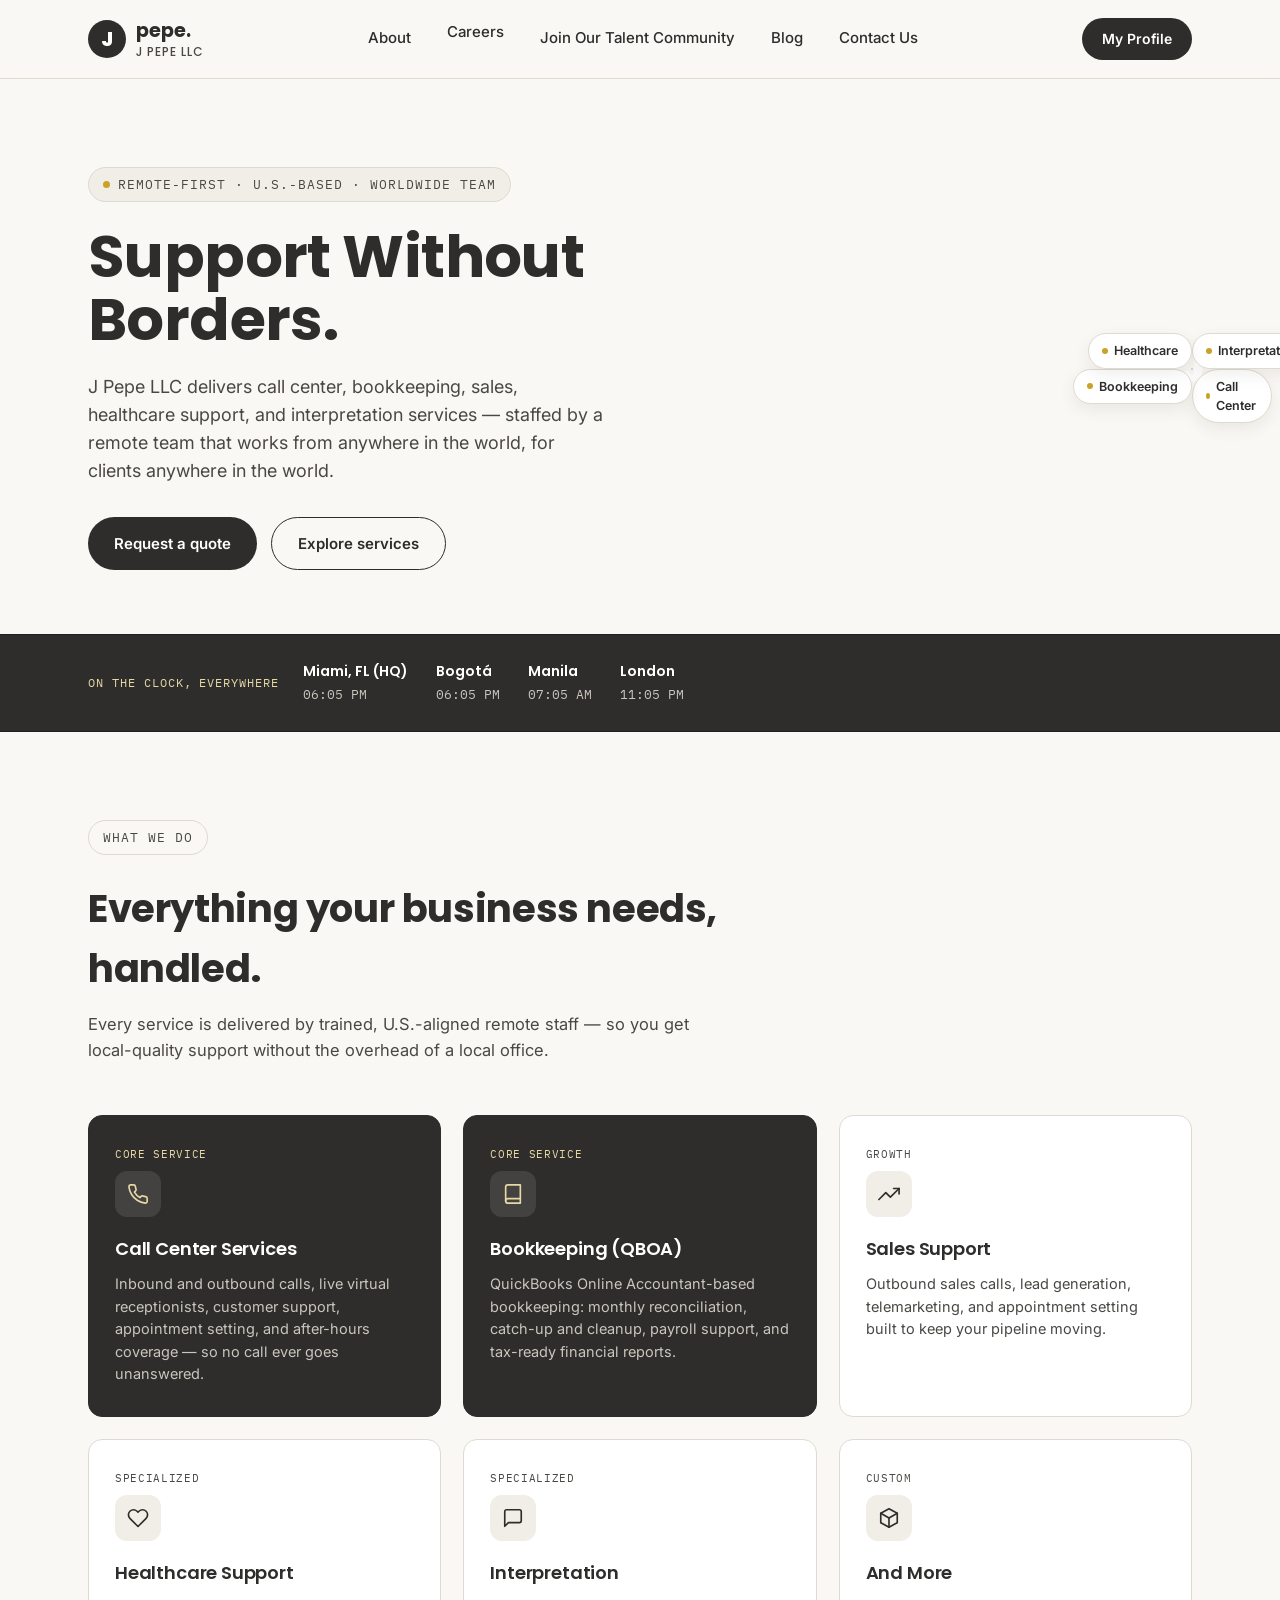
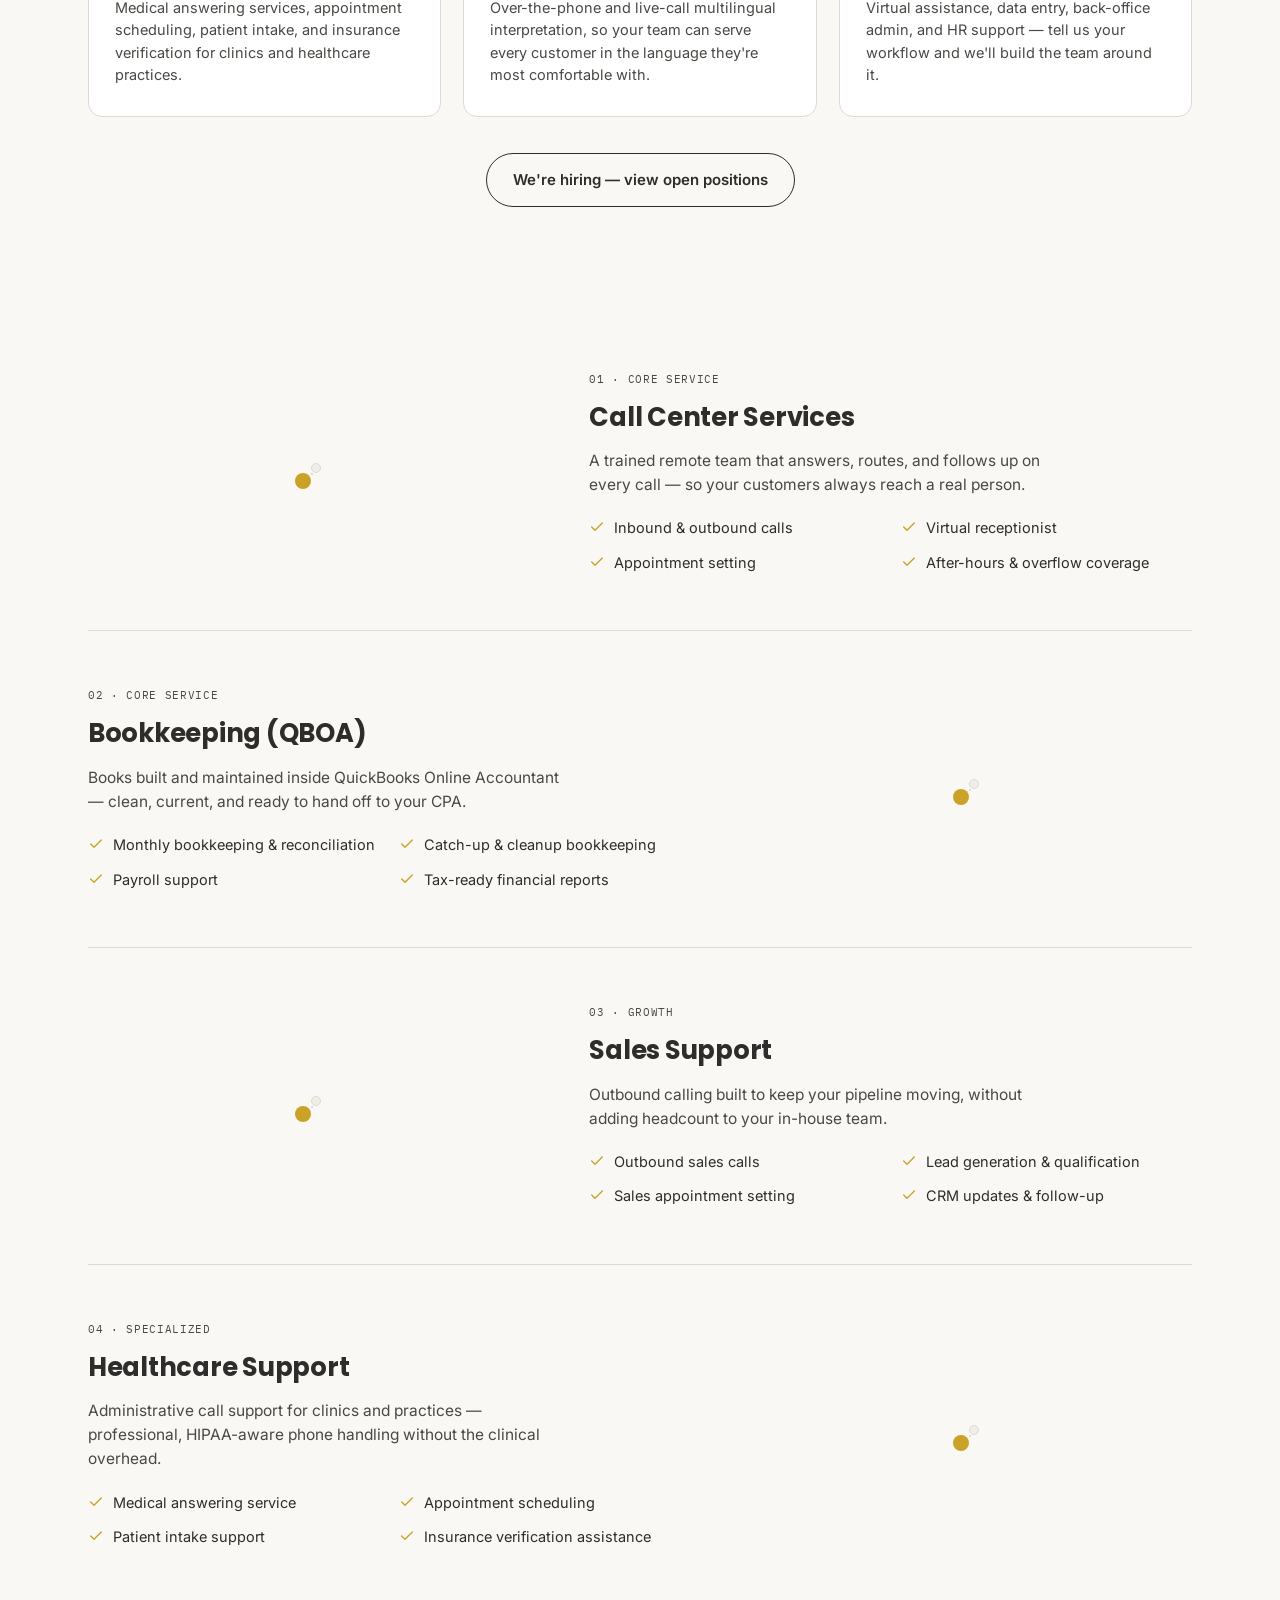
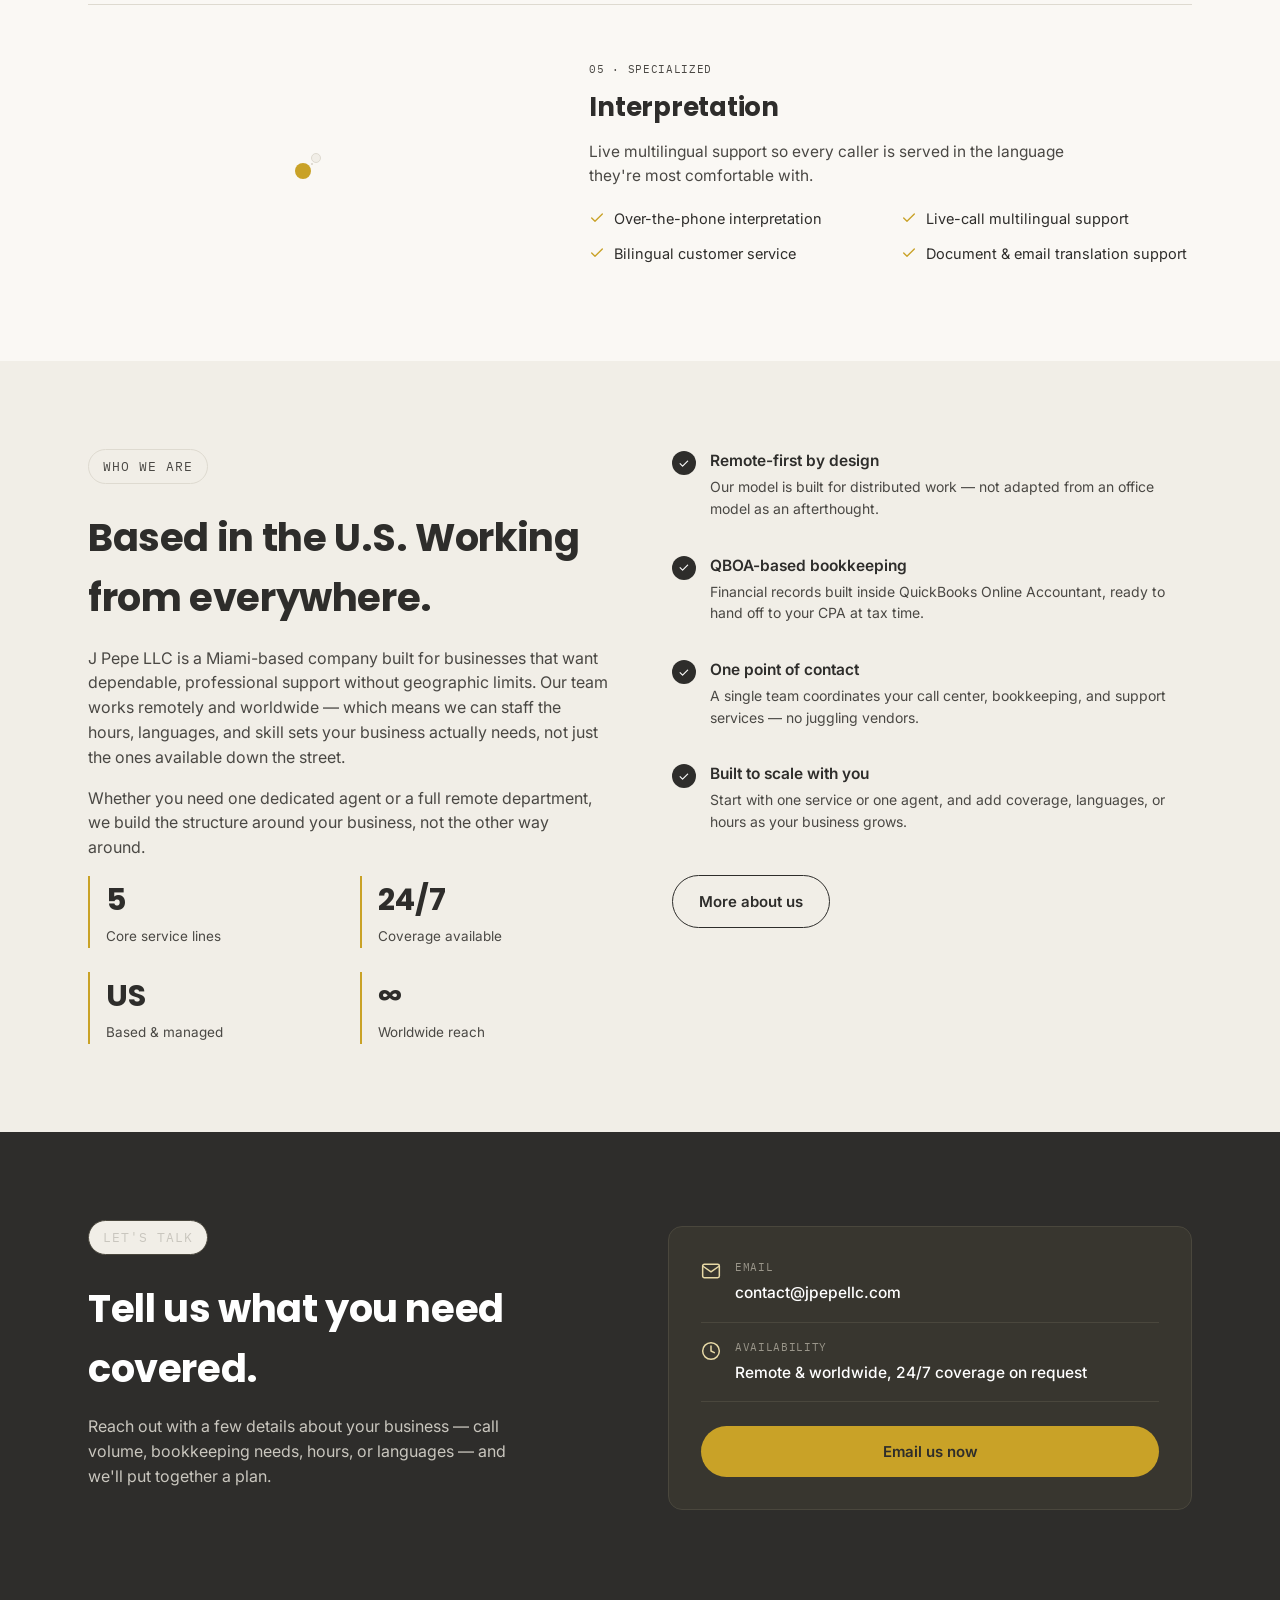
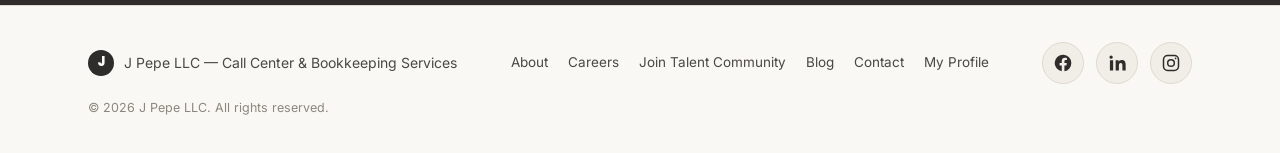
==== commit df5d6237: "Add files via upload" ====
--- a/index.html
+++ b/index.html
@@ -317,9 +317,9 @@
       <a href="my-profile.html">My Profile</a>
     </nav>
     <div class="social-links">
-      <a href="https://www.facebook.com/profile.php?id=61592609800990" target="_blank" rel="noopener" aria-label="Facebook"><svg viewBox="0 0 24 24"><path d="M22 12a10 10 0 1 0-11.5 9.9v-7H7.9V12h2.6V9.8c0-2.6 1.5-4 3.9-4 1.1 0 2.3.2 2.3.2v2.5h-1.3c-1.3 0-1.7.8-1.7 1.6V12h2.9l-.5 2.9h-2.4v7A10 10 0 0 0 22 12z"/></svg></a>
-      <a href="https://www.linkedin.com/company/143136119" target="_blank" rel="noopener" aria-label="LinkedIn"><svg viewBox="0 0 24 24"><path d="M6.94 5a2 2 0 1 1-4 0 2 2 0 0 1 4 0zM3.5 8.75h3.9V21H3.5V8.75zm6.7 0h3.74v1.68h.05c.52-.98 1.8-2.02 3.7-2.02 3.96 0 4.69 2.6 4.69 6V21h-3.9v-5.9c0-1.4-.02-3.2-1.95-3.2-1.96 0-2.26 1.53-2.26 3.1V21h-3.9V8.75z"/></svg></a>
-      <a href="https://www.instagram.com/jpepellc" target="_blank" rel="noopener" aria-label="Instagram"><svg viewBox="0 0 24 24" fill="none" stroke-width="1.8"><rect x="3" y="3" width="18" height="18" rx="5"/><circle cx="12" cy="12" r="4"/><circle cx="17.5" cy="6.5" r="1" fill="currentColor" stroke="none"/></svg></a>
+      <a href="https://www.facebook.com/profile.php?id=61592609800990" target="_blank" rel="noopener" aria-label="Facebook"><svg viewBox="0 0 24 24" class="icon-solid"><path d="M22 12a10 10 0 1 0-11.5 9.9v-7H7.9V12h2.6V9.8c0-2.6 1.5-4 3.9-4 1.1 0 2.3.2 2.3.2v2.5h-1.3c-1.3 0-1.7.8-1.7 1.6V12h2.9l-.5 2.9h-2.4v7A10 10 0 0 0 22 12z"/></svg></a>
+      <a href="https://www.linkedin.com/company/143136119" target="_blank" rel="noopener" aria-label="LinkedIn"><svg viewBox="0 0 24 24" class="icon-solid"><path d="M6.94 5a2 2 0 1 1-4 0 2 2 0 0 1 4 0zM3.5 8.75h3.9V21H3.5V8.75zm6.7 0h3.74v1.68h.05c.52-.98 1.8-2.02 3.7-2.02 3.96 0 4.69 2.6 4.69 6V21h-3.9v-5.9c0-1.4-.02-3.2-1.95-3.2-1.96 0-2.26 1.53-2.26 3.1V21h-3.9V8.75z"/></svg></a>
+      <a href="https://www.instagram.com/fmphmultiservicesllc?igsh=eGdydDVuMGR2dzhu" target="_blank" rel="noopener" aria-label="Instagram"><svg viewBox="0 0 24 24" class="icon-outline" stroke-width="1.8" stroke-linecap="round" stroke-linejoin="round"><rect x="3" y="3" width="18" height="18" rx="5"/><circle cx="12" cy="12" r="4"/><circle cx="17.5" cy="6.5" r="1" fill="var(--charcoal)" stroke="none"/></svg></a>
     </div>
     <div class="fine">&copy; <span id="year"></span> J Pepe LLC. All rights reserved.</div>
   </div>
--- a/styles.css
+++ b/styles.css
@@ -529,3 +529,21 @@
   font-size:12px;color:var(--charcoal-soft);text-decoration:underline;cursor:pointer;
   background:none;border:none;padding:0;margin-top:8px;
 }
+
+/* ---- Social links in footer (light background context) ---- */
+.social-links{display:flex;gap:12px;align-items:center;}
+.social-links a{
+  width:42px;height:42px;border-radius:50%;background:var(--card);border:1px solid var(--line);
+  display:flex;align-items:center;justify-content:center;transition:background 0.15s,border-color 0.15s;
+}
+.social-links a:hover{background:var(--gold);border-color:var(--gold);}
+.social-links a:hover svg{stroke:var(--charcoal);fill:var(--charcoal);}
+.social-links svg{width:20px;height:20px;transition:stroke 0.15s,fill 0.15s;}
+.social-links svg.icon-solid{stroke:none;fill:var(--charcoal);}
+.social-links svg.icon-outline{fill:none;stroke:var(--charcoal);}
+.social-links a:hover svg.icon-solid{fill:var(--charcoal);}
+.social-links a:hover svg.icon-outline{stroke:var(--charcoal);}
+
+/* Dark-background footer context (e.g. index.html if footer sits on charcoal) */
+footer.dark .social-links a{background:rgba(255,255,255,0.08);border-color:rgba(255,255,255,0.15);}
+footer.dark .social-links svg{stroke:#C9C6BE;fill:#C9C6BE;}
